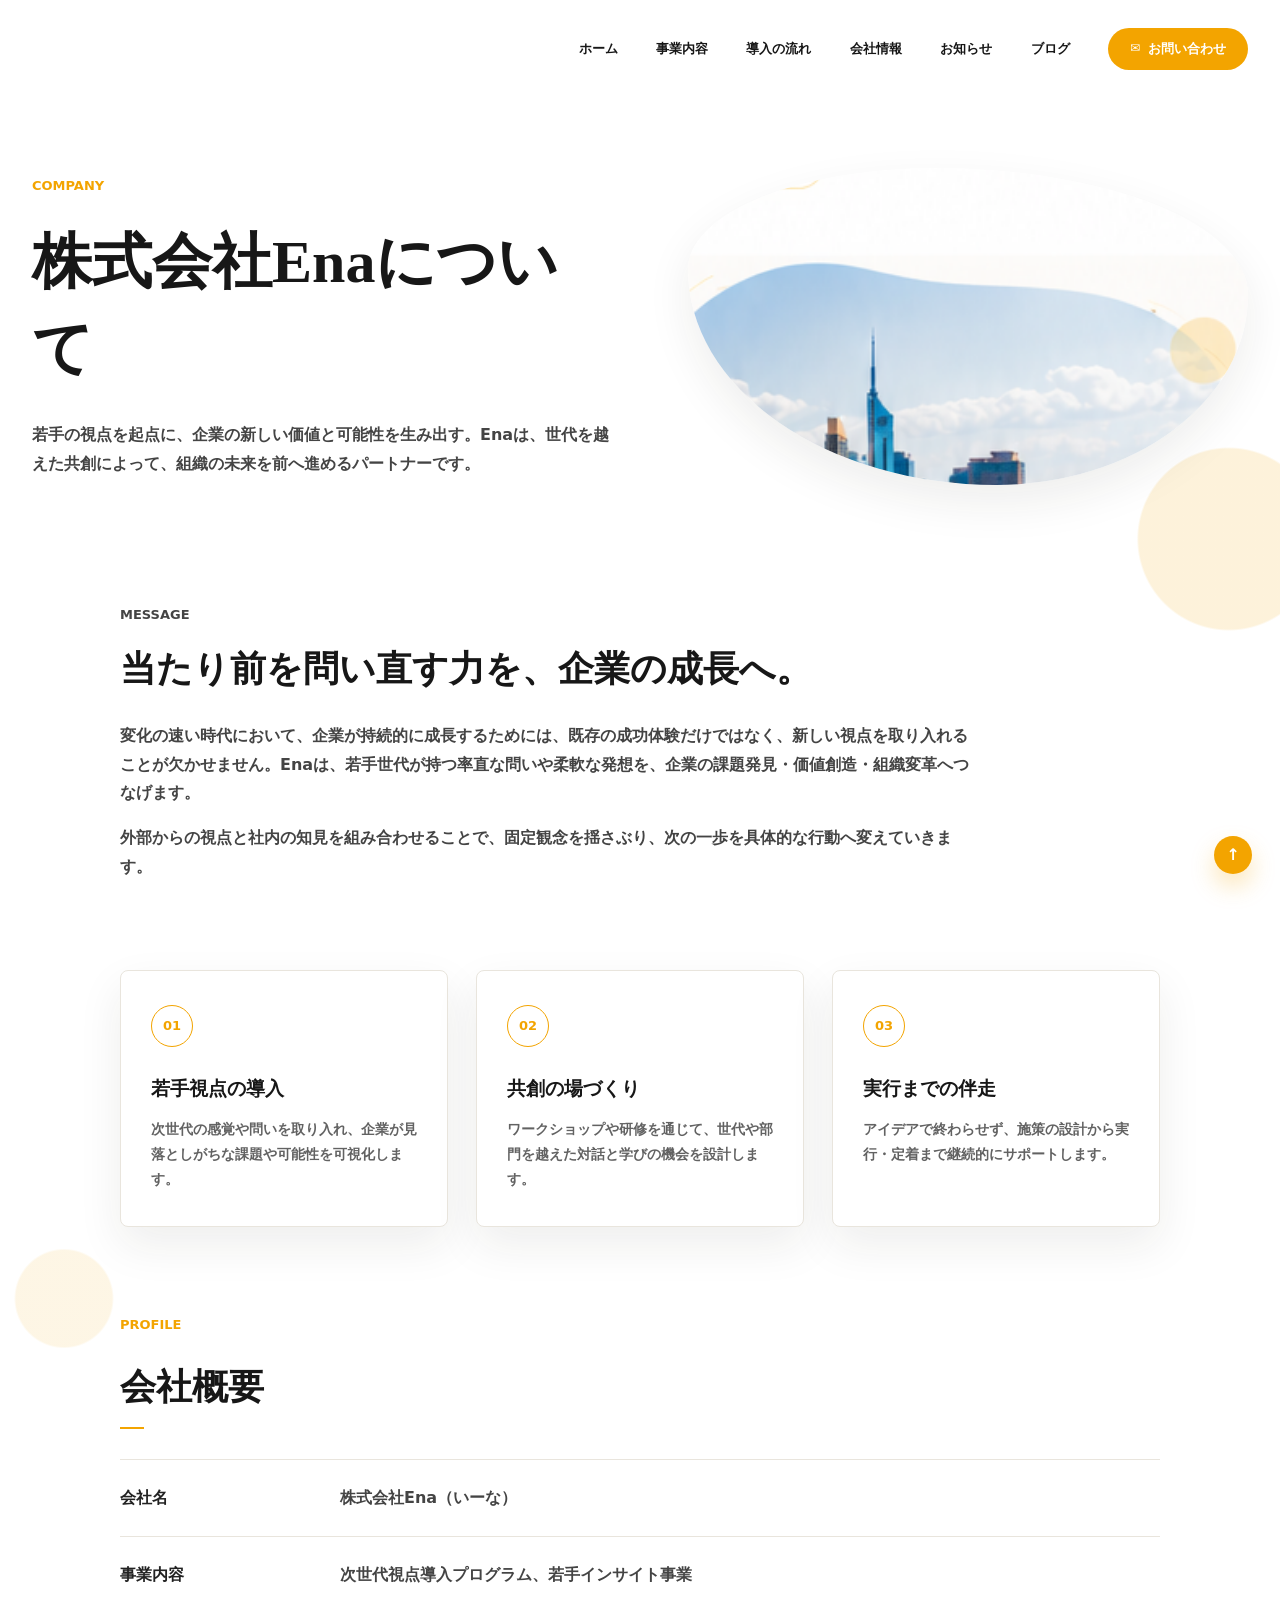
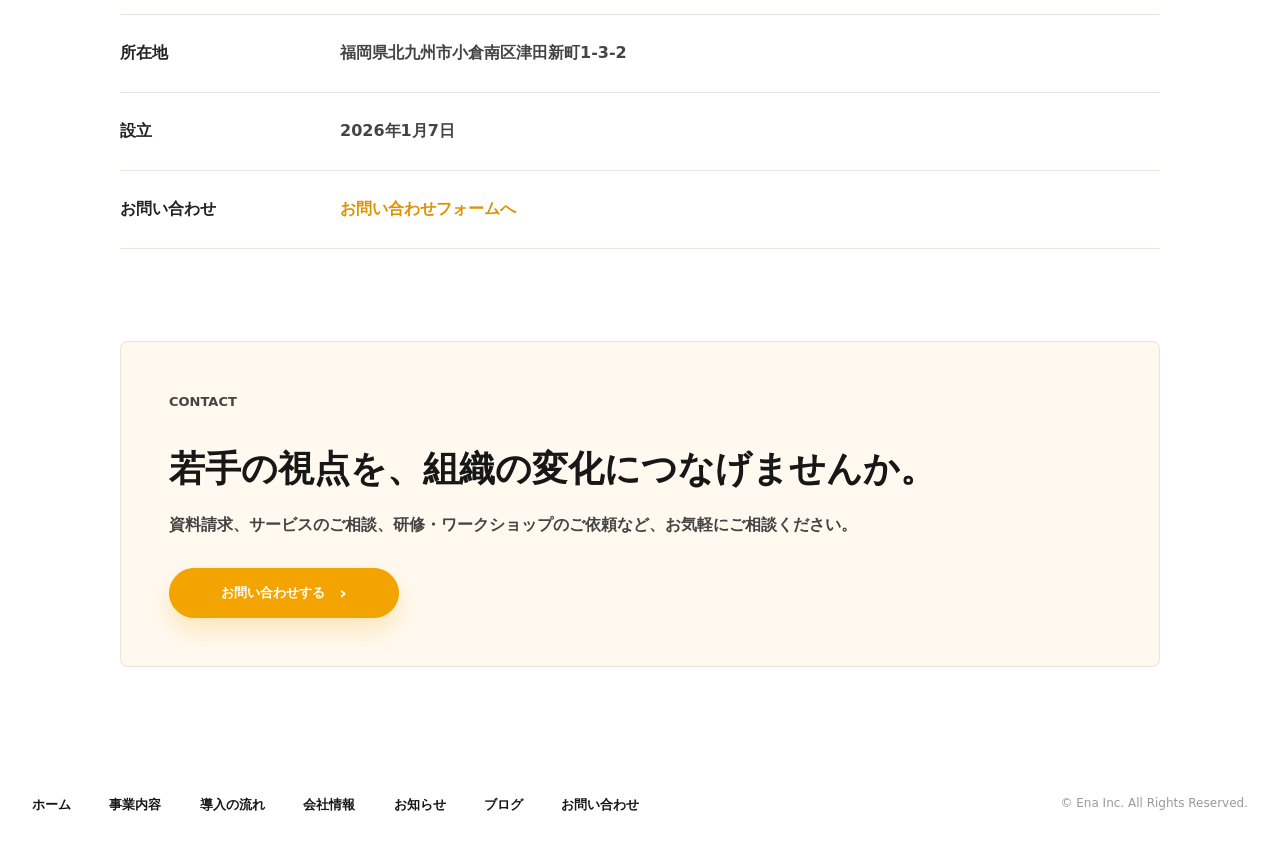
==== company.html @ 030c48c3 "Refine hero caption and company details" ====
<!doctype html>
<html lang="ja">
  <head>
    <meta charset="utf-8">
    <meta name="viewport" content="width=device-width, initial-scale=1">
    <title>会社情報 | Ena</title>
    <meta name="description" content="株式会社Enaの会社情報、ミッション、事業内容、会社概要をご紹介します。">
    <link rel="stylesheet" href="styles.css">
  </head>
  <body>
    <header class="site-header">
      <button class="nav-toggle" type="button" aria-label="メニューを開く" aria-expanded="false">
        <span></span>
        <span></span>
      </button>
      <nav class="global-nav" aria-label="グローバルナビゲーション">
        <a href="/#home">ホーム</a>
        <a href="/#service">事業内容</a>
        <a href="/#flow">導入の流れ</a>
        <a href="/company">会社情報</a>
        <a href="/#news">お知らせ</a>
        <a href="/#blog">ブログ</a>
        <a class="nav-contact" href="/contact">お問い合わせ</a>
      </nav>
    </header>

    <main>
      <section class="page-hero section-pad">
        <div class="page-hero-copy">
          <p class="eyebrow">COMPANY</p>
          <h1>株式会社Enaについて</h1>
          <p>若手の視点を起点に、企業の新しい価値と可能性を生み出す。Enaは、世代を越えた共創によって、組織の未来を前へ進めるパートナーです。</p>
        </div>
        <div class="page-hero-image">
          <img src="assets/about-city.png" alt="都市と水辺の風景">
        </div>
      </section>

      <section class="company-message section-narrow">
        <p class="eyebrow">MESSAGE</p>
        <h2>当たり前を問い直す力を、企業の成長へ。</h2>
        <p>変化の速い時代において、企業が持続的に成長するためには、既存の成功体験だけではなく、新しい視点を取り入れることが欠かせません。Enaは、若手世代が持つ率直な問いや柔軟な発想を、企業の課題発見・価値創造・組織変革へつなげます。</p>
        <p>外部からの視点と社内の知見を組み合わせることで、固定観念を揺さぶり、次の一歩を具体的な行動へ変えていきます。</p>
      </section>

      <section class="company-values section-narrow">
        <div class="value-item">
          <span>01</span>
          <h3>若手視点の導入</h3>
          <p>次世代の感覚や問いを取り入れ、企業が見落としがちな課題や可能性を可視化します。</p>
        </div>
        <div class="value-item">
          <span>02</span>
          <h3>共創の場づくり</h3>
          <p>ワークショップや研修を通じて、世代や部門を越えた対話と学びの機会を設計します。</p>
        </div>
        <div class="value-item">
          <span>03</span>
          <h3>実行までの伴走</h3>
          <p>アイデアで終わらせず、施策の設計から実行・定着まで継続的にサポートします。</p>
        </div>
      </section>

      <section class="company-profile section-narrow">
        <div class="section-head">
          <div>
            <p class="small-label">PROFILE</p>
            <h2>会社概要</h2>
          </div>
        </div>
        <dl class="profile-list">
          <div>
            <dt>会社名</dt>
            <dd>株式会社Ena（いーな）</dd>
          </div>
          <div>
            <dt>事業内容</dt>
            <dd>次世代視点導入プログラム、若手インサイト事業</dd>
          </div>
          <div>
            <dt>所在地</dt>
            <dd>福岡県北九州市小倉南区津田新町1-3-2</dd>
          </div>
          <div>
            <dt>設立</dt>
            <dd>2026年1月7日</dd>
          </div>
          <div>
            <dt>お問い合わせ</dt>
            <dd><a href="/contact">お問い合わせフォームへ</a></dd>
          </div>
        </dl>
      </section>

      <section class="company-cta section-narrow">
        <p class="eyebrow">CONTACT</p>
        <h2>若手の視点を、組織の変化につなげませんか。</h2>
        <p>資料請求、サービスのご相談、研修・ワークショップのご依頼など、お気軽にご相談ください。</p>
        <a class="button primary" href="/contact">お問い合わせする</a>
      </section>
    </main>

    <footer class="site-footer">
      <nav aria-label="フッターナビゲーション">
        <a href="/#home">ホーム</a>
        <a href="/#service">事業内容</a>
        <a href="/#flow">導入の流れ</a>
        <a href="/company">会社情報</a>
        <a href="/#news">お知らせ</a>
        <a href="/#blog">ブログ</a>
        <a href="/contact">お問い合わせ</a>
      </nav>
      <small>&copy; Ena Inc. All Rights Reserved.</small>
      <a class="pagetop" href="#" aria-label="ページトップへ">↑</a>
    </footer>

    <script src="script.js"></script>
  </body>
</html>
---- styles.css ----
:root {
  --orange: #f3a400;
  --orange-dark: #dd9300;
  --ink: #171717;
  --muted: #626262;
  --line: #e9e5dd;
  --pale: #fff9ec;
  --blue-pale: #eaf4fb;
  --radius: 8px;
  --shadow: 0 18px 45px rgba(39, 35, 26, .08);
}

* {
  box-sizing: border-box;
}

html {
  scroll-behavior: smooth;
}

body {
  margin: 0;
  overflow-x: hidden;
  color: var(--ink);
  background:
    radial-gradient(circle at 96% 22%, rgba(244, 183, 53, .18) 0 90px, transparent 92px),
    radial-gradient(circle at 5% 53%, rgba(244, 183, 53, .13) 0 48px, transparent 50px),
    #fff;
  font-family: "Yu Gothic", "Hiragino Kaku Gothic ProN", Meiryo, system-ui, sans-serif;
  line-height: 1.8;
  letter-spacing: 0;
}

img {
  display: block;
  max-width: 100%;
}

a {
  color: inherit;
  text-decoration: none;
}

.site-header {
  position: sticky;
  top: 0;
  z-index: 20;
  display: flex;
  align-items: center;
  justify-content: flex-end;
  gap: 30px;
  width: min(100% - 64px, 1220px);
  margin: 0 auto;
  padding: 28px 0 18px;
  background: rgba(255, 255, 255, .84);
  backdrop-filter: blur(18px);
}

.home-page .site-header {
  position: fixed;
  left: 50%;
  margin: 0;
  opacity: 0;
  pointer-events: none;
  transform: translate(-50%, calc(-100% - 16px));
  transition: opacity .25s ease, transform .35s ease;
}

.home-page .site-header.is-visible {
  opacity: 1;
  pointer-events: auto;
  transform: translate(-50%, 0);
}

.brand {
  display: inline-flex;
  align-items: center;
  gap: 12px;
  font-size: 30px;
  font-weight: 500;
  line-height: 1;
}

.brand-mark {
  position: relative;
  width: 28px;
  height: 28px;
  border: 3px solid var(--orange);
  border-radius: 50%;
}

.brand-mark::before,
.brand-mark::after {
  position: absolute;
  content: "";
  width: 20px;
  height: 20px;
  border: 3px solid var(--orange);
  border-radius: 50%;
}

.brand-mark::before {
  left: -10px;
  top: 7px;
}

.brand-mark::after {
  right: -8px;
  top: 10px;
}

.global-nav,
.site-footer nav {
  display: flex;
  align-items: center;
  gap: clamp(18px, 3vw, 42px);
  font-size: 13px;
  font-weight: 700;
}

.global-nav a,
.site-footer nav a {
  white-space: nowrap;
}

.nav-contact {
  display: inline-flex;
  align-items: center;
  min-height: 42px;
  padding: 0 22px;
  color: #fff;
  background: var(--orange);
  border-radius: 999px;
}

.nav-contact::before {
  content: "✉";
  margin-right: 8px;
  font-size: 12px;
}

.nav-toggle {
  display: none;
}

.section-pad {
  width: min(100% - 64px, 1220px);
  margin: 0 auto;
}

.section-narrow {
  width: min(100% - 64px, 1040px);
  margin: 0 auto;
}

.hero {
  position: relative;
  display: flex;
  align-items: stretch;
  width: 100%;
  min-height: 100svh;
  padding: 0;
  overflow: hidden;
}

.hero-copy {
  position: relative;
  z-index: 2;
  display: flex;
  flex-direction: column;
  justify-content: space-between;
  width: 100%;
  max-width: none;
  min-height: 100svh;
  padding: 64px 48px 56px clamp(48px, 7vw, 120px);
}

.hero-copy::before {
  display: none;
}

.eyebrow,
.small-label {
  margin: 0 0 22px;
  color: var(--orange);
  font-size: 13px;
  font-weight: 800;
}

.hero h1 {
  width: 690px;
  max-width: none;
  margin: 0;
  font-family: "Yu Mincho", "Hiragino Mincho ProN", serif;
  font-size: 50px;
  font-weight: 800;
  line-height: 1.55;
  text-shadow: 0 1px 12px rgba(255, 255, 255, .95), 0 1px 2px rgba(255, 255, 255, .9);
}

.lead {
  position: relative;
  width: 600px;
  margin: 0 0 24px;
  color: #333;
  font-size: 16px;
  font-weight: 600;
}

.hero-bottom {
  position: absolute;
  left: 32px;
  bottom: 36px;
  z-index: 1;
  width: 650px;
  max-width: 100%;
  padding: 12px 18px;
}

.hero-bottom::before {
  position: absolute;
  inset: -6px -24px -6px -20px;
  z-index: -1;
  content: "";
  background: linear-gradient(to right, rgba(255, 255, 255, .7) 0%, rgba(255, 255, 255, .46) 72%, rgba(255, 255, 255, 0) 100%);
  -webkit-backdrop-filter: blur(4px);
  backdrop-filter: blur(4px);
}

.hero-actions {
  position: relative;
  display: flex;
  flex-wrap: wrap;
  gap: 18px;
}

.button {
  display: inline-flex;
  align-items: center;
  justify-content: center;
  min-width: 230px;
  min-height: 50px;
  padding: 0 24px;
  border-radius: 999px;
  border: 1px solid var(--orange);
  font-size: 13px;
  font-weight: 800;
  transition: transform .2s ease, box-shadow .2s ease, background .2s ease;
}

.button::after,
.text-link::after,
.service-body a::after,
.news-row::after {
  content: "›";
  margin-left: 14px;
  font-size: 18px;
  line-height: 1;
}

.button:hover,
.article-card:hover,
.service-card:hover {
  transform: translateY(-2px);
}

.primary {
  color: #fff;
  background: var(--orange);
  box-shadow: 0 12px 24px rgba(243, 164, 0, .22);
}

.secondary {
  background: #fff;
}

.hero-visual {
  position: absolute;
  inset: 0;
  z-index: 0;
  isolation: isolate;
  width: 100%;
  height: 100svh;
  margin-left: 0;
}

.hero-visual img {
  width: 100%;
  height: 100%;
  min-height: 0;
  object-fit: cover;
  object-position: center;
  border-radius: 0;
  box-shadow: none;
  -webkit-mask-image: none;
  mask-image: none;
}

@media (max-width: 1200px) and (min-width: 981px) {
  .hero h1 {
    width: 620px;
    font-size: 46px;
  }

  .hero-copy {
    padding: 56px 32px 48px 48px;
  }
}

.section-head {
  display: flex;
  align-items: end;
  justify-content: space-between;
  gap: 20px;
  margin-bottom: 30px;
}

h2 {
  margin: 0;
  font-size: clamp(26px, 3vw, 36px);
  line-height: 1.55;
}

.section-head h2::after,
.service > h2::after,
.problem h2::after {
  display: block;
  width: 24px;
  height: 2px;
  margin-top: 12px;
  background: var(--orange);
  content: "";
}

.text-link {
  font-size: 13px;
  font-weight: 800;
}

.news {
  padding: 30px 0 72px;
}

.news-list {
  border-top: 1px solid var(--line);
}

.news-row {
  display: grid;
  grid-template-columns: 125px 130px minmax(0, 1fr) 18px;
  align-items: center;
  gap: 20px;
  min-height: 72px;
  border-bottom: 1px solid var(--line);
  font-size: 14px;
}

.news-row time,
.article-card time {
  color: #555;
  font-size: 12px;
  font-weight: 700;
}

.news-row strong {
  font-size: 15px;
}

.tag {
  display: inline-flex;
  align-items: center;
  justify-content: center;
  width: fit-content;
  min-width: 76px;
  min-height: 20px;
  padding: 0 12px;
  border-radius: 999px;
  font-size: 10px;
  font-weight: 800;
}

.tag.blue {
  background: var(--blue-pale);
  color: #69889a;
}

.tag.gray {
  background: #f0f0ef;
  color: #858585;
}

.blog {
  padding: 0 0 98px;
}

.article-grid {
  display: grid;
  grid-template-columns: repeat(4, minmax(0, 1fr));
  gap: 30px;
}

.article-card {
  transition: transform .2s ease;
}

.article-card img {
  width: 100%;
  aspect-ratio: 1.85 / 1;
  object-fit: cover;
  border-radius: var(--radius);
}

.article-card h3 {
  min-height: 58px;
  margin: 16px 0 10px;
  font-size: 14px;
  line-height: 1.65;
}

.article-card p {
  display: flex;
  align-items: center;
  gap: 14px;
  margin: 0;
}

.problem {
  position: relative;
  overflow: hidden;
  padding: 80px 0 92px;
  text-align: center;
}

.problem::before {
  position: absolute;
  right: -100px;
  top: 80px;
  width: 260px;
  height: 260px;
  border: 1px solid rgba(243, 164, 0, .25);
  border-radius: 50%;
  box-shadow: 0 0 0 24px #fff, 0 0 0 25px rgba(243, 164, 0, .18), 0 0 0 50px #fff, 0 0 0 51px rgba(243, 164, 0, .14);
  display: none;
  content: "";
}

.process-illustration {
  position: relative;
  width: min(100%, 1120px);
  margin: 42px auto 30px;
}

.process-illustration img {
  width: 100%;
}

.centered {
  margin-bottom: 8px;
  text-align: center;
}

.problem h2 {
  font-family: "Yu Mincho", "Hiragino Mincho ProN", serif;
  font-size: clamp(27px, 3.2vw, 40px);
}

.problem h2::after {
  margin-right: auto;
  margin-left: auto;
}

.process {
  display: grid;
  grid-template-columns: 180px 36px 180px 36px 180px;
  align-items: center;
  justify-content: center;
  gap: 18px;
  margin: 58px 0 34px;
}

.process-item {
  position: relative;
  display: grid;
  place-items: center;
  width: 180px;
  height: 180px;
  border: 1px solid var(--line);
  border-radius: 50%;
  background: rgba(255, 255, 255, .86);
}

.step {
  position: absolute;
  left: 0;
  top: 0;
  display: grid;
  place-items: center;
  width: 42px;
  height: 42px;
  color: var(--orange);
  background: #fff;
  border: 1px solid var(--orange);
  border-radius: 50%;
  font-size: 13px;
  font-weight: 800;
}

.icon {
  width: 44px;
  height: 44px;
  margin-bottom: 12px;
  border: 2px solid #222;
  border-radius: 50%;
}

.bulb {
  border-radius: 46% 46% 50% 50%;
  box-shadow: inset 0 -12px 0 -8px #222;
}

.question::before {
  display: block;
  content: "?";
  font-size: 30px;
  line-height: 40px;
}

.chart {
  border: 0;
  background:
    linear-gradient(#222, #222) 8px 29px / 6px 12px no-repeat,
    linear-gradient(#222, #222) 20px 21px / 6px 20px no-repeat,
    linear-gradient(#222, #222) 32px 12px / 6px 29px no-repeat;
}

.process-arrow {
  width: 26px;
  height: 1px;
  background: var(--orange);
}

.process-arrow::after {
  display: block;
  width: 8px;
  height: 8px;
  margin: -4px 0 0 auto;
  border-top: 1px solid var(--orange);
  border-right: 1px solid var(--orange);
  transform: rotate(45deg);
  content: "";
}

.problem-copy {
  max-width: 780px;
  margin: 0 auto;
  color: #4a4a4a;
  font-weight: 600;
}

.service {
  padding: 58px 0 110px;
}

.section-copy {
  max-width: 650px;
  margin: 22px 0 34px;
  color: var(--muted);
  font-weight: 600;
}

.service-grid {
  display: grid;
  grid-template-columns: repeat(3, minmax(0, 1fr));
  gap: 34px;
  margin-top: 34px;
}

.service-grid-two {
  grid-template-columns: repeat(2, minmax(0, 1fr));
}

.service-card {
  overflow: hidden;
  background: #fff;
  border: 1px solid var(--line);
  border-radius: var(--radius);
  box-shadow: var(--shadow);
  transition: transform .2s ease;
}

.service-card img {
  width: 100%;
  aspect-ratio: 1.55 / 1;
  object-fit: cover;
}

.service-body {
  position: relative;
  padding: 48px 28px 30px;
}

.service-icon {
  position: absolute;
  left: 28px;
  top: -34px;
  display: grid;
  place-items: center;
  width: 68px;
  height: 68px;
  background: #fff;
  border: 1px solid var(--orange);
  border-radius: 50%;
}

.service-icon::before {
  color: var(--orange);
  font-size: 30px;
  line-height: 1;
}

.people::before {
  content: "◎";
}

.workshop::before {
  content: "✎";
}

.growth::before {
  content: "↗";
}

.service-body h3 {
  margin: 0 0 14px;
  font-size: 18px;
}

.service-body p {
  min-height: 112px;
  margin: 0 0 22px;
  color: #444;
  font-size: 14px;
  font-weight: 600;
}

.service-body a {
  color: var(--orange);
  font-size: 13px;
  font-weight: 900;
}

.center {
  display: flex;
  justify-content: center;
  margin-top: 42px;
}

.about {
  background: linear-gradient(180deg, #fff 0%, #fff9ef 100%);
  padding: 84px 0;
}

.about-inner {
  display: grid;
  grid-template-columns: minmax(0, 380px) minmax(0, 1fr);
  align-items: center;
  gap: 82px;
  width: min(100% - 64px, 1040px);
  margin: 0 auto;
}

.about p:not(.eyebrow) {
  margin: 24px 0 32px;
  color: #444;
  font-weight: 600;
}

.about-image img {
  width: 100%;
  min-height: 270px;
  object-fit: cover;
  border-radius: 44% 56% 45% 55% / 32% 40% 60% 68%;
}

.contact {
  padding: 92px 0 104px;
}

.contact-page {
  min-height: calc(100vh - 190px);
}

.contact-page h1 {
  margin: 0;
  font-family: "Yu Mincho", "Hiragino Mincho ProN", serif;
  font-size: clamp(36px, 5vw, 54px);
  line-height: 1.45;
}

.page-hero {
  display: grid;
  grid-template-columns: minmax(0, 1fr) minmax(360px, 560px);
  align-items: center;
  gap: 70px;
  padding: 80px 0 74px;
}

.page-hero h1 {
  margin: 0;
  font-family: "Yu Mincho", "Hiragino Mincho ProN", serif;
  font-size: clamp(38px, 5vw, 60px);
  line-height: 1.45;
}

.page-hero p:not(.eyebrow),
.company-message p,
.company-cta p {
  color: #444;
  font-weight: 600;
}

.page-hero p:not(.eyebrow) {
  max-width: 620px;
  margin: 28px 0 0;
}

.page-hero-image img {
  width: 100%;
  min-height: 300px;
  object-fit: cover;
  border-radius: 44% 56% 45% 55% / 32% 40% 60% 68%;
  box-shadow: var(--shadow);
}

.company-message {
  padding: 44px 0 72px;
}

.company-message h2 {
  max-width: 760px;
  margin-bottom: 24px;
  font-family: "Yu Mincho", "Hiragino Mincho ProN", serif;
}

.company-message p {
  max-width: 860px;
  margin: 0 0 16px;
}

.company-values {
  display: grid;
  grid-template-columns: repeat(3, minmax(0, 1fr));
  gap: 28px;
  padding: 0 0 86px;
}

.value-item {
  padding: 34px 30px;
  background: #fff;
  border: 1px solid var(--line);
  border-radius: var(--radius);
  box-shadow: var(--shadow);
}

.value-item span {
  display: grid;
  place-items: center;
  width: 42px;
  height: 42px;
  margin-bottom: 24px;
  color: var(--orange);
  border: 1px solid var(--orange);
  border-radius: 50%;
  font-size: 13px;
  font-weight: 800;
}

.value-item h3 {
  margin: 0 0 12px;
  font-size: 19px;
}

.value-item p {
  margin: 0;
  color: var(--muted);
  font-size: 14px;
  font-weight: 600;
}

.company-profile {
  padding: 0 0 92px;
}

.profile-list {
  margin: 0;
  border-top: 1px solid var(--line);
}

.profile-list div {
  display: grid;
  grid-template-columns: 190px minmax(0, 1fr);
  gap: 30px;
  padding: 24px 0;
  border-bottom: 1px solid var(--line);
}

.profile-list dt {
  color: #222;
  font-weight: 900;
}

.profile-list dd {
  margin: 0;
  color: #444;
  font-weight: 600;
}

.profile-list a {
  color: var(--orange-dark);
  font-weight: 900;
}

.company-cta {
  margin-bottom: 92px;
  padding: 48px;
  background: #fff9ef;
  border: 1px solid var(--line);
  border-radius: var(--radius);
}

.company-cta h2 {
  margin-bottom: 14px;
}

.company-cta p {
  margin: 0 0 28px;
}

.contact-head {
  max-width: 650px;
  margin-bottom: 34px;
}

.contact-head p:not(.eyebrow) {
  margin: 22px 0 0;
  color: var(--muted);
  font-weight: 600;
}

.contact-form {
  padding: clamp(24px, 5vw, 48px);
  background: #fff;
  border: 1px solid var(--line);
  border-radius: var(--radius);
  box-shadow: var(--shadow);
}

.form-grid {
  display: grid;
  grid-template-columns: repeat(2, minmax(0, 1fr));
  gap: 24px 28px;
}

.contact-form label {
  display: grid;
  gap: 9px;
  color: #222;
  font-size: 14px;
  font-weight: 800;
}

.contact-form label.full {
  grid-column: 1 / -1;
}

.contact-form em {
  margin-left: 8px;
  color: var(--orange);
  font-size: 11px;
  font-style: normal;
}

.contact-form input,
.contact-form select,
.contact-form textarea {
  width: 100%;
  min-height: 52px;
  padding: 13px 16px;
  color: var(--ink);
  background: #fffdf8;
  border: 1px solid #e4ded2;
  border-radius: var(--radius);
  font: inherit;
  font-size: 15px;
  outline: none;
  transition: border-color .2s ease, box-shadow .2s ease, background .2s ease;
}

.contact-form textarea {
  min-height: 190px;
  resize: vertical;
}

.contact-form input:focus,
.contact-form select:focus,
.contact-form textarea:focus {
  background: #fff;
  border-color: var(--orange);
  box-shadow: 0 0 0 4px rgba(243, 164, 0, .12);
}

.agree {
  display: flex !important;
  grid-template-columns: auto 1fr;
  align-items: center;
  gap: 10px !important;
  margin: 24px 0 0;
  font-size: 13px !important;
}

.agree input {
  width: 18px;
  min-height: 18px;
  accent-color: var(--orange);
}

.form-action {
  display: flex;
  flex-wrap: wrap;
  align-items: center;
  gap: 18px;
  margin-top: 28px;
}

.form-action button {
  cursor: pointer;
}

.form-action p {
  margin: 0;
  color: var(--orange-dark);
  font-size: 13px;
  font-weight: 800;
}

.site-footer {
  position: relative;
  display: grid;
  grid-template-columns: 1fr auto;
  align-items: center;
  gap: 34px;
  width: min(100% - 64px, 1220px);
  margin: 0 auto;
  padding: 34px 0;
}

.site-footer nav {
  justify-content: flex-start;
}

.site-footer small {
  color: #999;
  font-size: 12px;
}

.pagetop {
  position: fixed;
  right: 28px;
  bottom: 26px;
  display: grid;
  place-items: center;
  width: 38px;
  height: 38px;
  color: #fff;
  background: var(--orange);
  border-radius: 50%;
  font-weight: 800;
  box-shadow: 0 12px 24px rgba(243, 164, 0, .28);
}

@media (max-width: 980px) {
  .site-header {
    width: min(100% - 36px, 1220px);
  }

  .nav-toggle {
    display: grid;
    gap: 7px;
    width: 44px;
    height: 44px;
    padding: 12px;
    border: 1px solid var(--line);
    border-radius: 50%;
    background: #fff;
  }

  .nav-toggle span {
    display: block;
    height: 2px;
    background: var(--ink);
  }

  .global-nav {
    position: fixed;
    left: 18px;
    right: 18px;
    top: 82px;
    display: none;
    flex-direction: column;
    align-items: stretch;
    gap: 0;
    padding: 18px;
    background: #fff;
    border: 1px solid var(--line);
    border-radius: var(--radius);
    box-shadow: var(--shadow);
  }

  .global-nav.is-open {
    display: flex;
  }

  .global-nav a {
    padding: 12px;
  }

  .nav-contact {
    justify-content: center;
    margin-top: 8px;
  }

  .section-pad,
  .section-narrow,
  .about-inner,
  .site-footer {
    width: min(100% - 36px, 1040px);
  }

  .hero {
    display: flex;
    width: 100%;
    min-height: 100svh;
    padding: 0;
  }

  .hero-copy {
    max-width: none;
    min-height: 100svh;
    padding: 56px 36px 44px;
  }

  .hero h1,
  .lead {
    width: auto;
    max-width: 100%;
  }

  .page-hero {
    grid-template-columns: 1fr;
    gap: 34px;
  }

  .hero-visual {
    position: absolute;
    inset: 0;
    width: 100%;
    height: 100%;
    min-height: 100svh;
    margin-left: 0;
    max-width: none;
  }

  .hero-visual img {
    height: 100%;
    min-height: 100%;
  }

  .article-grid,
  .service-grid,
  .company-values {
    grid-template-columns: repeat(2, minmax(0, 1fr));
  }

  .process {
    grid-template-columns: 1fr;
    justify-items: center;
  }

  .process-arrow {
    transform: rotate(90deg);
  }

  .about-inner,
  .site-footer {
    grid-template-columns: 1fr;
  }

  .site-footer nav {
    flex-wrap: wrap;
    justify-content: flex-start;
  }
}

@media (max-width: 640px) {
  body {
    background: #fff;
  }

  .site-header {
    padding-top: 18px;
  }

  .brand {
    font-size: 25px;
  }

  .hero {
    min-height: 100svh;
    padding: 0;
  }

  .hero-copy {
    padding: 42px 18px 28px;
  }

  .hero-copy::before {
    display: none;
  }

  .hero-bottom {
    left: 18px;
    bottom: 20px;
    width: 100%;
    max-width: calc(100% - 36px);
    padding: 10px 0;
  }

  .hero-bottom::before {
    inset: -5px -8px;
    background: linear-gradient(to right, rgba(255, 255, 255, .7) 0%, rgba(255, 255, 255, .45) 76%, rgba(255, 255, 255, .08) 100%);
    -webkit-backdrop-filter: blur(4px);
    backdrop-filter: blur(4px);
  }

  .hero h1 {
    font-size: 31px;
    line-height: 1.5;
  }

  .lead {
    font-size: 14px;
  }

  .hero-actions,
  .button {
    width: 100%;
  }

  .hero-visual img {
    min-height: 100%;
    -webkit-mask-image: none;
    mask-image: none;
  }

  .section-head {
    align-items: flex-start;
    flex-direction: column;
  }

  .news-row {
    grid-template-columns: 1fr auto;
    gap: 8px 12px;
    padding: 16px 0;
  }

  .news-row strong {
    grid-column: 1 / -1;
  }

  .news-row::after {
    grid-column: 2;
    grid-row: 1;
  }

  .article-grid,
  .service-grid,
  .company-values,
  .form-grid {
    grid-template-columns: 1fr;
  }

  .page-hero {
    padding: 48px 0 50px;
  }

  .page-hero h1 {
    font-size: 34px;
  }

  .profile-list div {
    grid-template-columns: 1fr;
    gap: 8px;
  }

  .company-cta {
    margin-bottom: 64px;
    padding: 28px 22px;
  }

  .contact-form label.full {
    grid-column: auto;
  }

  .article-card h3,
  .service-body p {
    min-height: auto;
  }

  .problem {
    padding-top: 54px;
  }

  .problem::before {
    display: none;
  }

  .process {
    margin-top: 38px;
  }

  .about {
    padding: 58px 0;
  }

  .contact {
    padding: 58px 0 68px;
  }

  .form-action .button {
    width: 100%;
  }

  .site-footer {
    padding-bottom: 80px;
  }
}
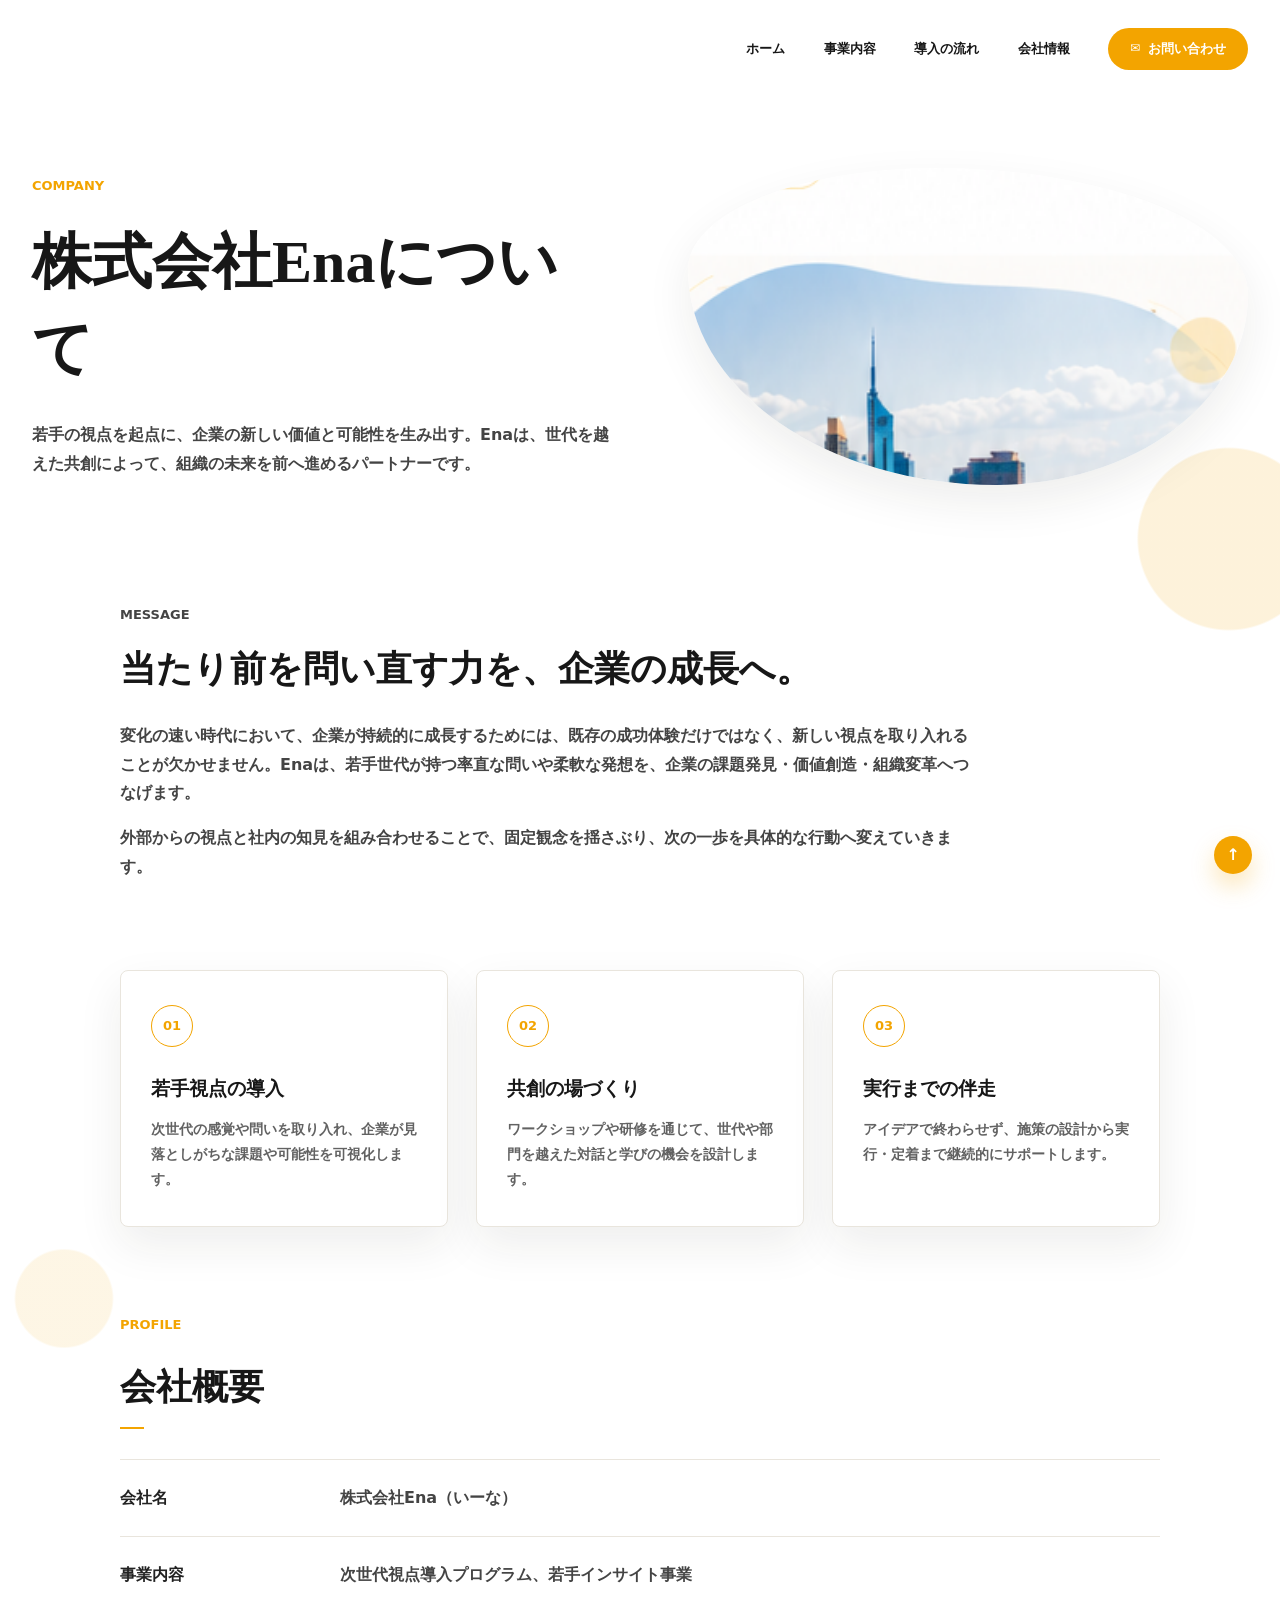
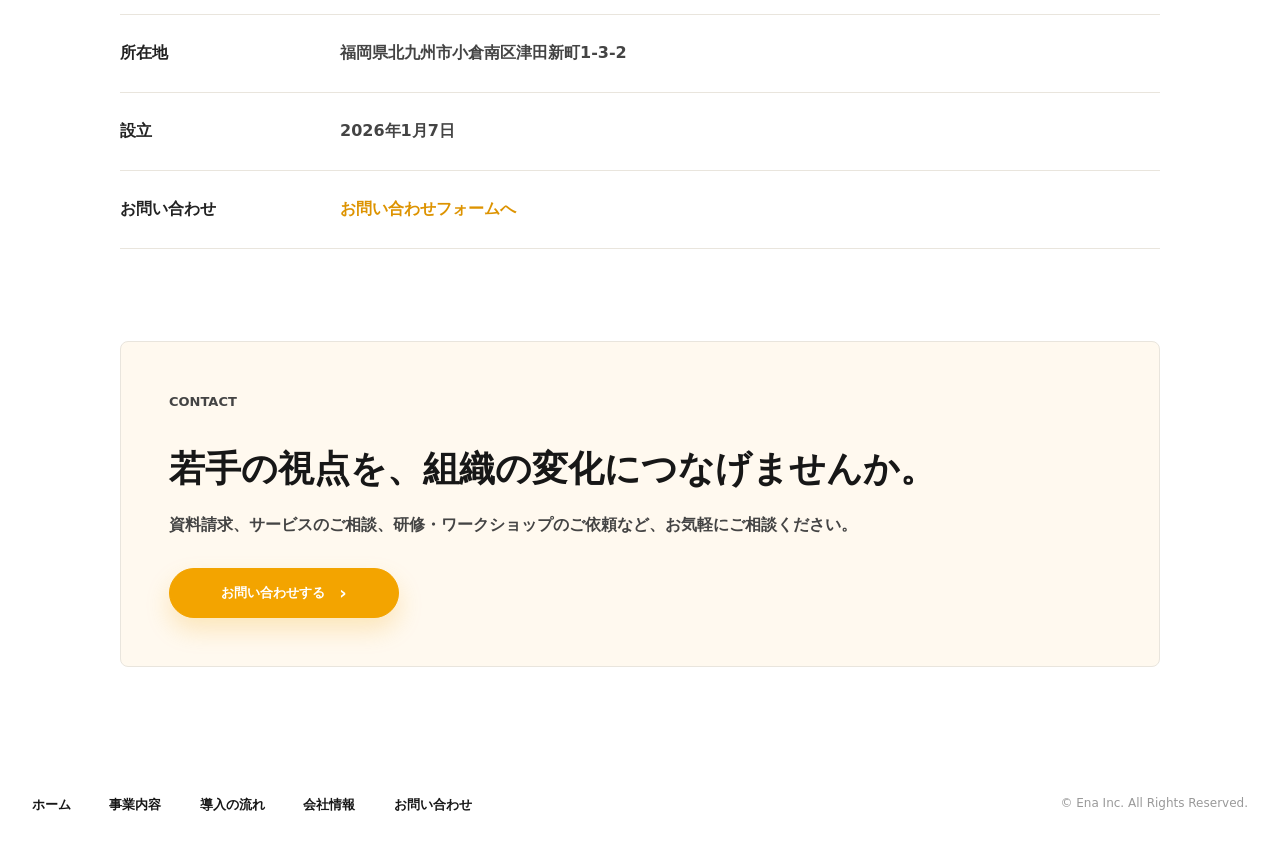
==== commit a8db3ad4: "Remove news and blog sections" ====
--- a/company.html
+++ b/company.html
@@ -18,8 +18,6 @@
         <a href="/#service">事業内容</a>
         <a href="/#flow">導入の流れ</a>
         <a href="/company">会社情報</a>
-        <a href="/#news">お知らせ</a>
-        <a href="/#blog">ブログ</a>
         <a class="nav-contact" href="/contact">お問い合わせ</a>
       </nav>
     </header>
@@ -106,8 +104,6 @@
         <a href="/#service">事業内容</a>
         <a href="/#flow">導入の流れ</a>
         <a href="/company">会社情報</a>
-        <a href="/#news">お知らせ</a>
-        <a href="/#blog">ブログ</a>
         <a href="/contact">お問い合わせ</a>
       </nav>
       <small>&copy; Ena Inc. All Rights Reserved.</small>
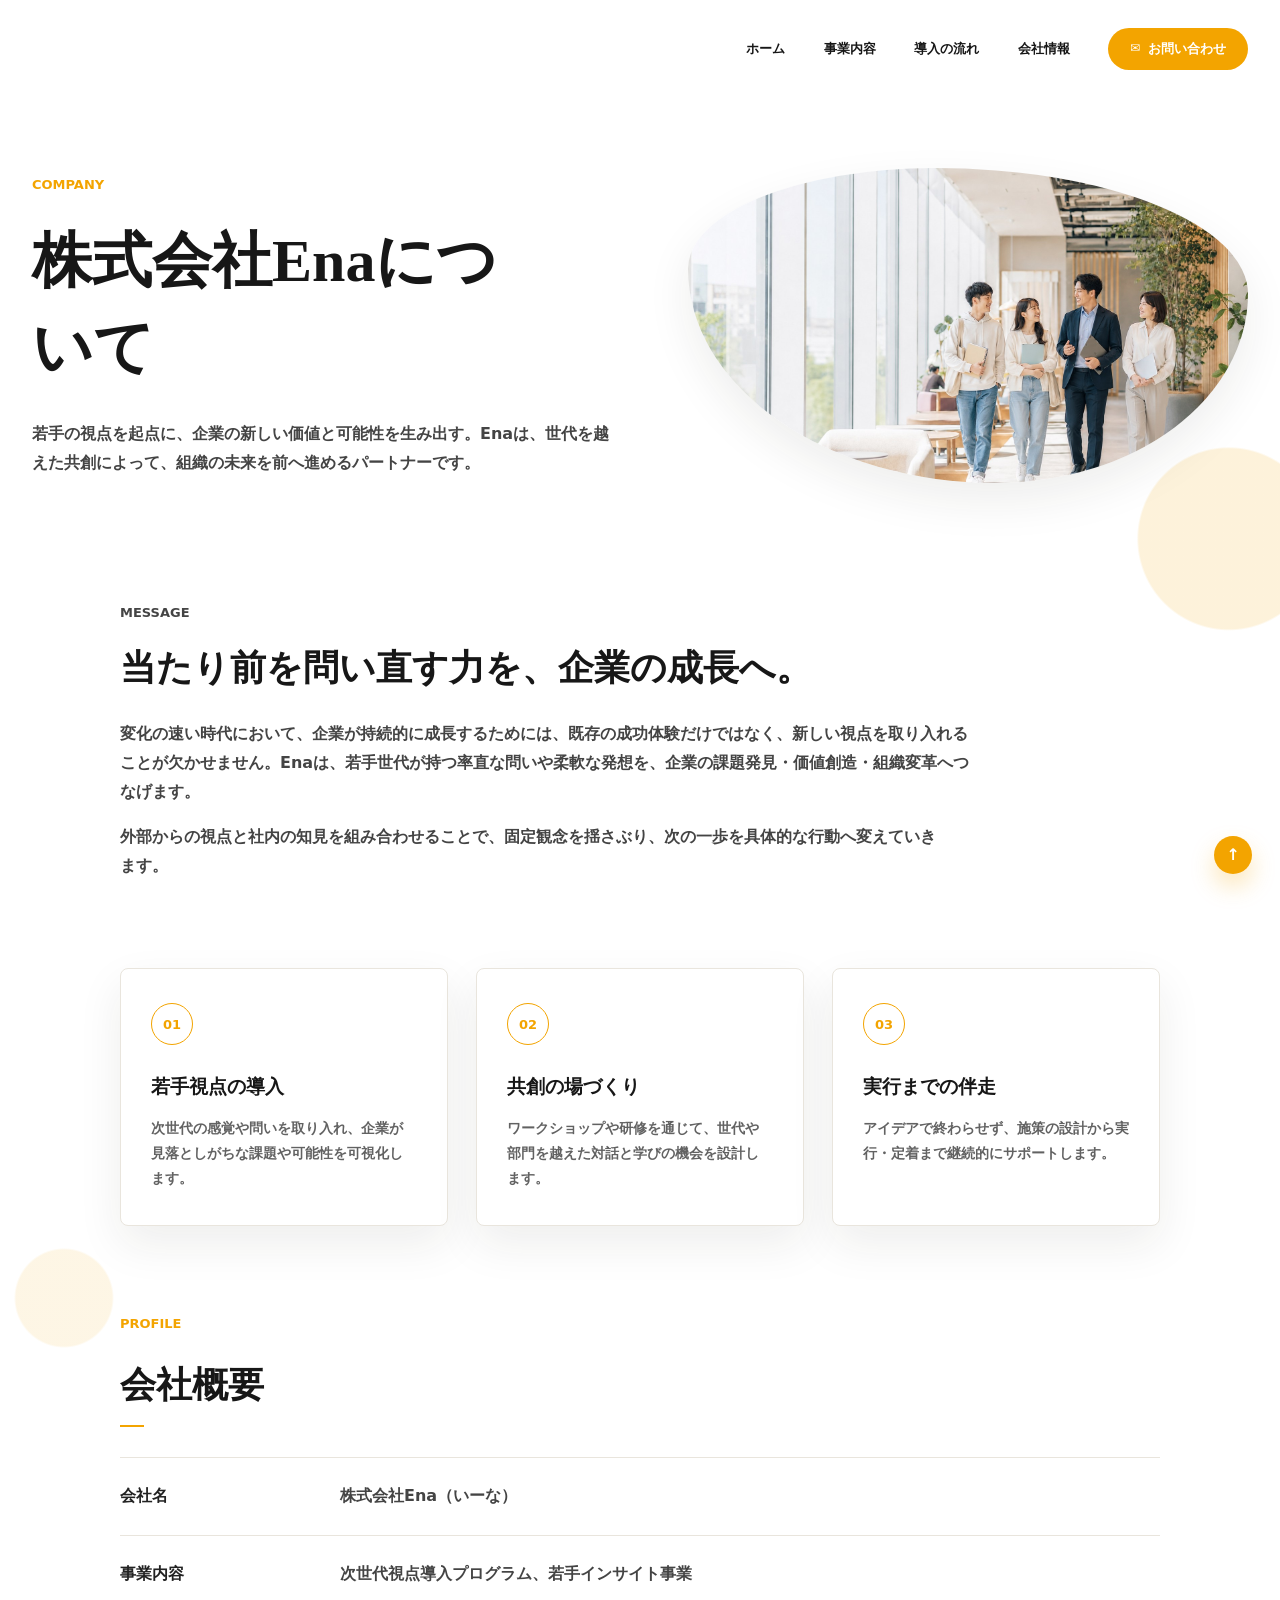
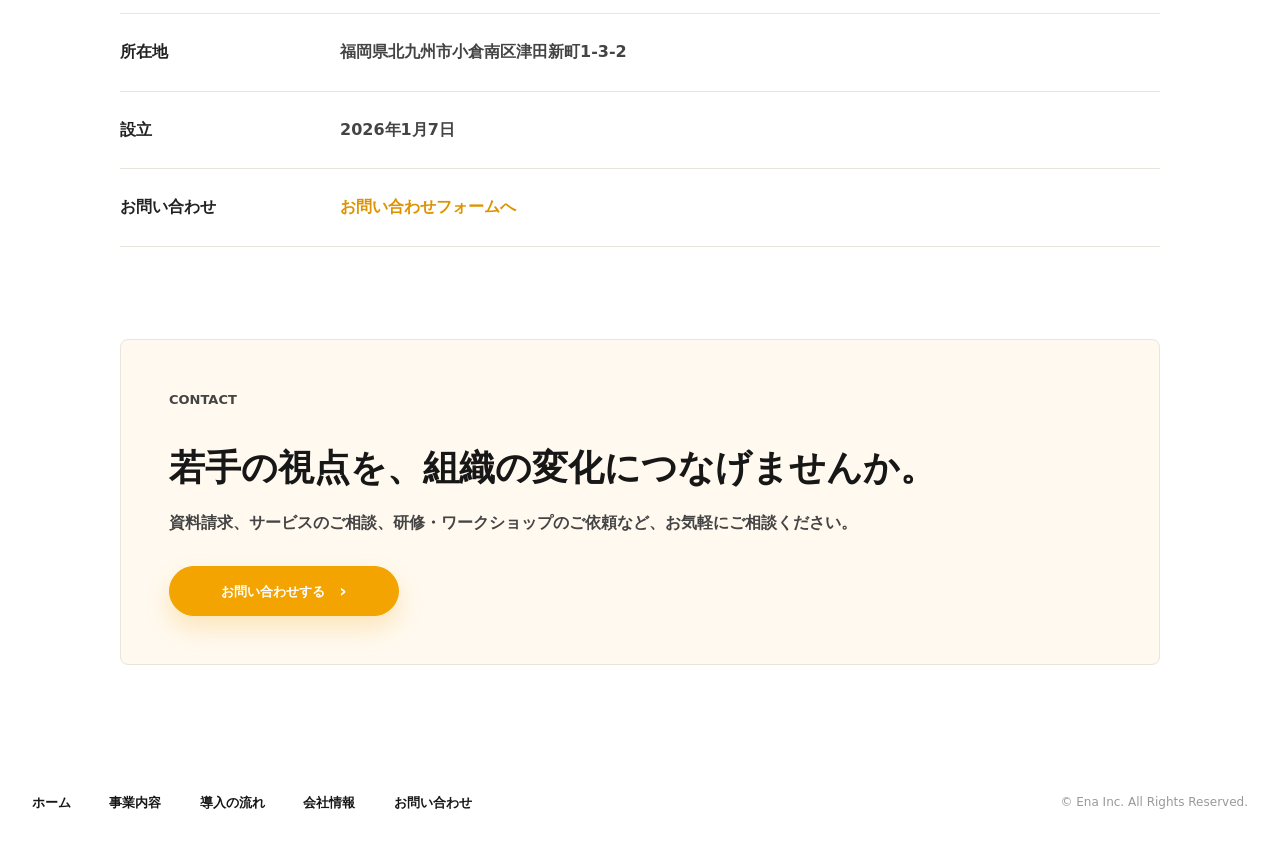
==== commit cfded905: "Improve mobile hero presentation" ====
--- a/company.html
+++ b/company.html
@@ -30,7 +30,7 @@
           <p>若手の視点を起点に、企業の新しい価値と可能性を生み出す。Enaは、世代を越えた共創によって、組織の未来を前へ進めるパートナーです。</p>
         </div>
         <div class="page-hero-image">
-          <img src="assets/about-city.png" alt="都市と水辺の風景">
+          <img src="assets/about-team.jpg" alt="明るいオフィスで対話しながら歩く若手と社員">
         </div>
       </section>
 
--- a/styles.css
+++ b/styles.css
@@ -321,6 +321,18 @@
   line-height: 1.55;
 }
 
+h1,
+h2,
+h3,
+p {
+  line-break: strict;
+  text-wrap: pretty;
+}
+
+.mobile-break {
+  display: none;
+}
+
 .section-head h2::after,
 .service > h2::after,
 .problem h2::after {
@@ -669,10 +681,23 @@
   margin: 0 auto;
 }
 
+.about-heading {
+  align-self: end;
+}
+
+.about-content {
+  align-self: start;
+}
+
 .about p:not(.eyebrow) {
-  margin: 24px 0 32px;
+  margin: 0 0 32px;
   color: #444;
   font-weight: 600;
+}
+
+.about-image {
+  grid-column: 2;
+  grid-row: 1 / span 2;
 }
 
 .about-image img {
@@ -978,6 +1003,234 @@
   box-shadow: 0 12px 24px rgba(243, 164, 0, .28);
 }
 
+.service-detail-page {
+  background: #fff;
+}
+
+.detail-hero {
+  display: grid;
+  grid-template-columns: minmax(360px, .9fr) minmax(0, 1.35fr);
+  align-items: center;
+  width: min(100% - 64px, 1220px);
+  min-height: 620px;
+  margin: 0 auto;
+}
+
+.detail-hero-copy {
+  position: relative;
+  z-index: 2;
+  padding: 54px 0 64px;
+}
+
+.detail-label {
+  display: inline-flex;
+  align-items: center;
+  min-height: 38px;
+  margin: 0 0 30px;
+  padding: 0 20px;
+  background: var(--pale);
+  border-radius: 999px;
+  font-size: 13px;
+  font-weight: 800;
+}
+
+.detail-hero h1 {
+  margin: 0 0 24px;
+  font-family: "Yu Mincho", "Hiragino Mincho ProN", serif;
+  font-size: clamp(38px, 4vw, 58px);
+  line-height: 1.55;
+}
+
+.detail-hero-copy > p:not(.detail-label) {
+  max-width: 510px;
+  margin: 0 0 30px;
+  color: #444;
+  font-weight: 600;
+}
+
+.detail-hero-image {
+  min-width: 0;
+  margin-left: -40px;
+}
+
+.detail-hero-image img {
+  width: 100%;
+  height: 480px;
+  object-fit: cover;
+  border-radius: 46% 0 0 42% / 52% 0 0 48%;
+}
+
+.detail-section {
+  padding-top: 92px;
+  padding-bottom: 92px;
+}
+
+.detail-heading {
+  margin-bottom: 42px;
+  text-align: center;
+}
+
+.detail-heading h2 {
+  font-family: "Yu Mincho", "Hiragino Mincho ProN", serif;
+  font-size: clamp(26px, 3vw, 38px);
+}
+
+.concern-grid,
+.step-grid {
+  display: grid;
+  grid-template-columns: repeat(4, minmax(0, 1fr));
+  gap: 20px;
+}
+
+.concern-grid-three {
+  grid-template-columns: repeat(3, minmax(0, 1fr));
+  max-width: 920px;
+  margin: 0 auto;
+}
+
+.concern-card,
+.step-card {
+  position: relative;
+  min-height: 210px;
+  padding: 34px 24px 28px;
+  border: 1px solid var(--line);
+  border-radius: var(--radius);
+  background: #fff;
+  box-shadow: 0 14px 34px rgba(39, 35, 26, .06);
+  text-align: center;
+}
+
+.concern-card span,
+.step-card span {
+  display: grid;
+  place-items: center;
+  width: 46px;
+  height: 46px;
+  margin: 0 auto 26px;
+  color: var(--orange);
+  border: 1px solid var(--orange);
+  border-radius: 50%;
+  font-size: 13px;
+  font-weight: 900;
+}
+
+.concern-card h3,
+.step-card h3 {
+  margin: 0;
+  font-size: 17px;
+  line-height: 1.7;
+}
+
+.detail-note {
+  margin: 30px auto 0;
+  color: var(--muted);
+  text-align: center;
+  font-size: 14px;
+  font-weight: 600;
+}
+
+.detail-feature {
+  padding: 80px 0;
+  background: linear-gradient(100deg, #f8fbfd 0%, #fff 58%, #fff9ec 100%);
+}
+
+.detail-feature-inner {
+  display: grid;
+  grid-template-columns: minmax(0, .9fr) minmax(420px, 1.1fr);
+  align-items: center;
+  gap: 70px;
+  width: min(100% - 64px, 1120px);
+  margin: 0 auto;
+}
+
+.detail-feature-image img {
+  width: 100%;
+  aspect-ratio: 1 / 1;
+  object-fit: cover;
+  border-radius: 0 45% 45% 0;
+}
+
+.detail-feature-copy h2,
+.detail-outcome h2,
+.detail-cta h2 {
+  margin: 0 0 20px;
+  font-family: "Yu Mincho", "Hiragino Mincho ProN", serif;
+}
+
+.detail-feature-copy > p:not(.eyebrow),
+.detail-outcome p:not(.eyebrow) {
+  margin: 0;
+  color: #444;
+  font-weight: 600;
+}
+
+.question-list {
+  display: grid;
+  grid-template-columns: repeat(3, minmax(0, 1fr));
+  gap: 12px;
+  margin-top: 30px;
+}
+
+.question-list span {
+  display: grid;
+  place-items: center;
+  min-height: 130px;
+  padding: 20px;
+  background: var(--pale);
+  border-radius: 50%;
+  text-align: center;
+  font-size: 13px;
+  font-weight: 800;
+}
+
+.step-card {
+  min-height: 260px;
+  text-align: left;
+}
+
+.step-card span {
+  margin: 0 0 24px;
+}
+
+.step-card p {
+  margin: 14px 0 0;
+  color: var(--muted);
+  font-size: 13px;
+  font-weight: 600;
+}
+
+.detail-outcome {
+  display: grid;
+  grid-template-columns: minmax(0, .85fr) minmax(0, 1.15fr);
+  align-items: center;
+  width: min(100% - 64px, 1120px);
+  margin: 0 auto 86px;
+  background: var(--pale);
+}
+
+.detail-outcome > div {
+  padding: 52px;
+}
+
+.detail-outcome img {
+  width: 100%;
+  height: 360px;
+  object-fit: cover;
+}
+
+.detail-cta {
+  margin-bottom: 86px;
+  padding: 52px;
+  border: 1px solid #f3dfad;
+  background: var(--pale);
+  text-align: center;
+}
+
+.detail-cta p {
+  margin: -6px 0 24px;
+  color: var(--muted);
+}
+
 @media (max-width: 980px) {
   .site-header {
     width: min(100% - 36px, 1220px);
@@ -1070,7 +1323,7 @@
     max-width: none;
   }
 
-  .hero-visual img {
+.hero-visual img {
     height: 100%;
     min-height: 100%;
   }
@@ -1099,6 +1352,46 @@
     flex-wrap: wrap;
     justify-content: flex-start;
   }
+
+  .detail-hero {
+    grid-template-columns: 1fr;
+    width: min(100% - 36px, 720px);
+  }
+
+  .detail-hero-copy {
+    padding-bottom: 32px;
+  }
+
+  .detail-hero-image {
+    margin-left: 0;
+  }
+
+  .detail-hero-image img {
+    height: auto;
+    aspect-ratio: 16 / 9;
+    border-radius: 0;
+  }
+
+  .detail-feature-inner {
+    grid-template-columns: 1fr;
+    width: min(100% - 36px, 720px);
+    gap: 40px;
+  }
+
+  .detail-feature-image img {
+    aspect-ratio: 16 / 9;
+    border-radius: 0;
+  }
+
+  .concern-grid,
+  .step-grid {
+    grid-template-columns: repeat(2, minmax(0, 1fr));
+  }
+
+  .detail-outcome {
+    grid-template-columns: 1fr;
+    width: min(100% - 36px, 720px);
+  }
 }
 
 @media (max-width: 640px) {
@@ -1115,12 +1408,30 @@
   }
 
   .hero {
+    display: block;
     min-height: 100svh;
     padding: 0;
+    overflow: hidden;
+  }
+
+  .hero::after {
+    position: absolute;
+    inset: 0 0 auto;
+    z-index: 1;
+    height: 46%;
+    content: "";
+    background: linear-gradient(180deg, rgba(4, 7, 9, .82) 0%, rgba(4, 7, 9, .56) 58%, rgba(4, 7, 9, 0) 100%);
+    pointer-events: none;
   }
 
   .hero-copy {
-    padding: 42px 18px 28px;
+    position: relative;
+    z-index: 2;
+    display: flex;
+    align-items: center;
+    justify-content: flex-start;
+    min-height: 100svh;
+    padding: 38px 18px 24px;
   }
 
   .hero-copy::before {
@@ -1128,38 +1439,81 @@
   }
 
   .hero-bottom {
-    left: 18px;
-    bottom: 20px;
+    position: static;
+    left: auto;
+    bottom: auto;
     width: 100%;
-    max-width: calc(100% - 36px);
-    padding: 10px 0;
+    max-width: none;
+    padding: 18px 0 0;
+    text-align: center;
+    background: transparent;
   }
 
   .hero-bottom::before {
-    inset: -5px -8px;
-    background: linear-gradient(to right, rgba(255, 255, 255, .7) 0%, rgba(255, 255, 255, .45) 76%, rgba(255, 255, 255, .08) 100%);
-    -webkit-backdrop-filter: blur(4px);
-    backdrop-filter: blur(4px);
+    display: none;
   }
 
   .hero h1 {
-    font-size: 31px;
+    position: static;
+    width: auto;
+    max-width: 350px;
+    color: #fff;
+    font-size: 24px;
     line-height: 1.5;
+    text-align: center;
+    text-shadow: 0 2px 12px rgba(0, 0, 0, .7);
   }
 
   .lead {
-    font-size: 14px;
-  }
-
-  .hero-actions,
-  .button {
     width: 100%;
+    margin-bottom: 14px;
+    color: #fff;
+    font-size: 13px;
+    line-height: 1.65;
+    text-align: center;
+    text-shadow: 0 1px 8px rgba(0, 0, 0, .8);
+  }
+
+  .hero-actions {
+    justify-content: center;
+    gap: 10px;
+  }
+
+  .hero-actions .button {
+    width: auto;
+    min-width: 230px;
+    min-height: 44px;
+    padding: 0 16px;
+    font-size: 11px;
+  }
+
+  .mobile-break {
+    display: inline;
   }
 
   .hero-visual img {
+    width: 100%;
+    height: 100%;
     min-height: 100%;
+    object-fit: cover;
+    object-position: center;
     -webkit-mask-image: none;
-    mask-image: none;
+  mask-image: none;
+}
+
+.hero-visual picture {
+  display: block;
+  width: 100%;
+  height: 100%;
+}
+
+  .hero-visual {
+    position: absolute;
+    inset: 0;
+    width: 100%;
+    height: 100svh;
+    min-height: 100svh;
+    aspect-ratio: auto;
   }
 
   .section-head {
@@ -1217,7 +1571,21 @@
   }
 
   .problem {
-    padding-top: 54px;
+    padding: 52px 0 64px;
+  }
+
+  .problem h2 {
+    font-size: 24px;
+  }
+
+  .process-illustration {
+    width: 100%;
+    margin: 22px auto 20px;
+  }
+
+  .process-illustration img {
+    width: 100%;
+    height: auto;
   }
 
   .problem::before {
@@ -1228,10 +1596,59 @@
     margin-top: 38px;
   }
 
+  .service {
+    padding: 50px 0 72px;
+  }
+
+  .service-grid {
+    gap: 20px;
+    margin-top: 24px;
+  }
+
+  .service-card img {
+    aspect-ratio: 1.8 / 1;
+  }
+
+  .service-body {
+    padding: 40px 20px 24px;
+  }
+
+  .service-body p {
+    font-size: 13px;
+    line-height: 1.75;
+  }
+
   .about {
     padding: 58px 0;
   }
 
+  .about-inner {
+    display: flex;
+    flex-direction: column;
+    align-items: stretch;
+    gap: 0;
+  }
+
+  .about-heading {
+    order: 1;
+    align-self: stretch;
+  }
+
+  .about-image {
+    order: 2;
+    margin: 22px 0 24px;
+  }
+
+  .about-content {
+    order: 3;
+  }
+
+  .about-image img {
+    min-height: 0;
+    aspect-ratio: 16 / 9;
+    border-radius: 0;
+  }
+
   .contact {
     padding: 58px 0 68px;
   }
@@ -1243,4 +1660,128 @@
   .site-footer {
     padding-bottom: 80px;
   }
-}
+
+  .detail-hero {
+    min-height: 0;
+  }
+
+  .detail-hero-copy {
+    padding: 34px 0 24px;
+    text-align: center;
+  }
+
+  .detail-label {
+    min-height: 34px;
+    margin-bottom: 22px;
+    padding: 0 16px;
+    font-size: 11px;
+  }
+
+  .detail-hero h1 {
+    margin-bottom: 18px;
+    font-size: 30px;
+    line-height: 1.55;
+  }
+
+  .detail-hero-copy > p:not(.detail-label) {
+    margin-bottom: 22px;
+    font-size: 13px;
+    line-height: 1.8;
+  }
+
+  .detail-hero-copy .button {
+    width: auto;
+    min-width: 210px;
+  }
+
+  .detail-section {
+    padding-top: 58px;
+    padding-bottom: 58px;
+  }
+
+  .detail-heading {
+    margin-bottom: 26px;
+  }
+
+  .concern-grid,
+  .concern-grid-three,
+  .step-grid {
+    grid-template-columns: 1fr;
+    gap: 14px;
+  }
+
+  .concern-card,
+  .step-card {
+    min-height: 0;
+    padding: 22px 20px;
+  }
+
+  .concern-card {
+    display: grid;
+    grid-template-columns: 42px 1fr;
+    align-items: center;
+    gap: 18px;
+    text-align: left;
+  }
+
+  .concern-card span,
+  .step-card span {
+    width: 42px;
+    height: 42px;
+    margin: 0;
+  }
+
+  .concern-card h3 {
+    font-size: 15px;
+  }
+
+  .detail-note {
+    margin-top: 24px;
+    font-size: 12px;
+  }
+
+  .detail-feature {
+    padding: 58px 0;
+  }
+
+  .detail-feature-inner {
+    gap: 28px;
+  }
+
+  .detail-feature-copy {
+    text-align: center;
+  }
+
+  .question-list {
+    grid-template-columns: 1fr;
+  }
+
+  .question-list span {
+    min-height: 64px;
+    border-radius: var(--radius);
+  }
+
+  .step-card h3 {
+    margin-top: 16px;
+  }
+
+  .detail-outcome {
+    display: flex;
+    flex-direction: column-reverse;
+    margin-bottom: 58px;
+  }
+
+  .detail-outcome > div {
+    padding: 30px 24px 34px;
+  }
+
+  .detail-outcome img {
+    height: auto;
+    aspect-ratio: 16 / 9;
+  }
+
+  .detail-cta {
+    margin-bottom: 58px;
+    padding: 34px 22px;
+  }
+}
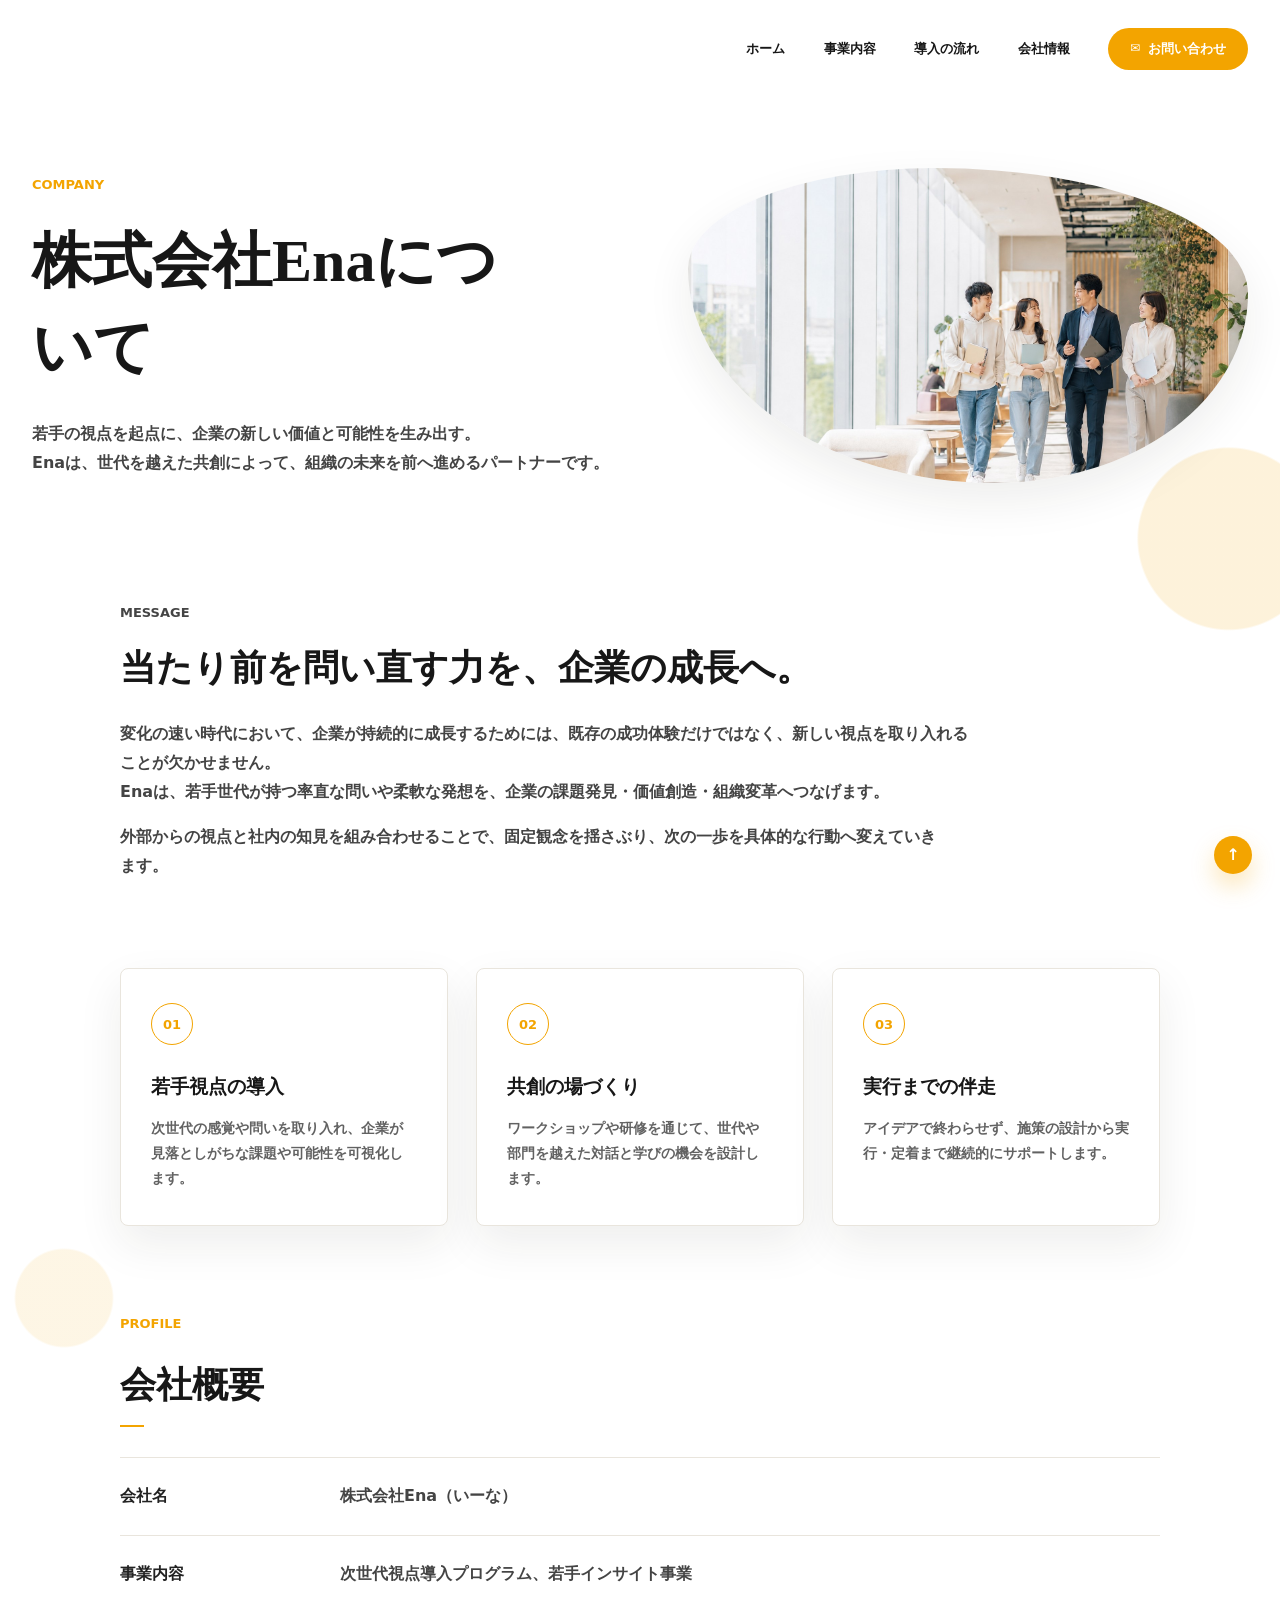
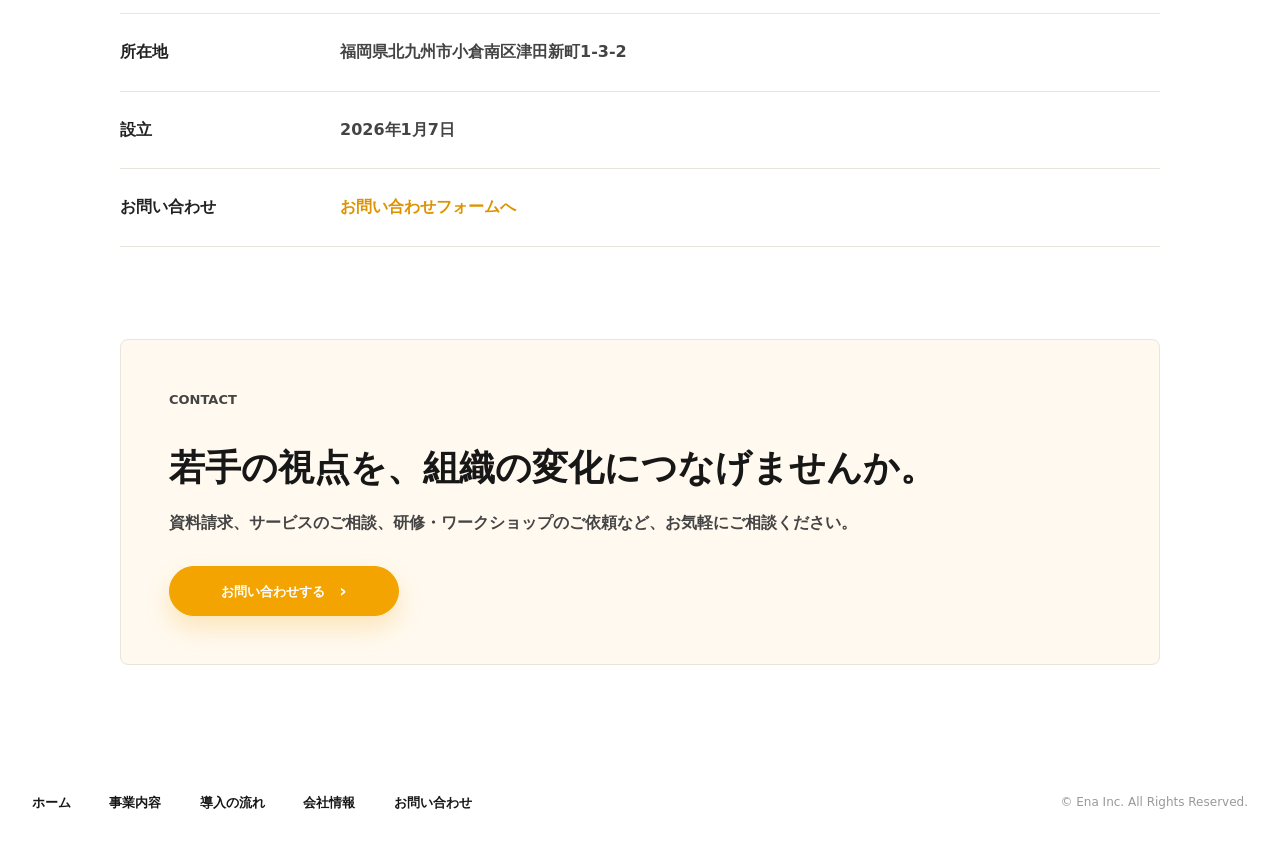
==== commit 0f48e382: "Refine hero copy and service cards" ====
--- a/company.html
+++ b/company.html
@@ -27,7 +27,7 @@
         <div class="page-hero-copy">
           <p class="eyebrow">COMPANY</p>
           <h1>株式会社Enaについて</h1>
-          <p>若手の視点を起点に、企業の新しい価値と可能性を生み出す。Enaは、世代を越えた共創によって、組織の未来を前へ進めるパートナーです。</p>
+          <p>若手の視点を起点に、企業の新しい価値と可能性を生み出す。<br>Enaは、世代を越えた共創によって、組織の未来を前へ進めるパートナーです。</p>
         </div>
         <div class="page-hero-image">
           <img src="assets/about-team.jpg" alt="明るいオフィスで対話しながら歩く若手と社員">
@@ -37,7 +37,7 @@
       <section class="company-message section-narrow">
         <p class="eyebrow">MESSAGE</p>
         <h2>当たり前を問い直す力を、企業の成長へ。</h2>
-        <p>変化の速い時代において、企業が持続的に成長するためには、既存の成功体験だけではなく、新しい視点を取り入れることが欠かせません。Enaは、若手世代が持つ率直な問いや柔軟な発想を、企業の課題発見・価値創造・組織変革へつなげます。</p>
+        <p>変化の速い時代において、企業が持続的に成長するためには、既存の成功体験だけではなく、新しい視点を取り入れることが欠かせません。<br>Enaは、若手世代が持つ率直な問いや柔軟な発想を、企業の課題発見・価値創造・組織変革へつなげます。</p>
         <p>外部からの視点と社内の知見を組み合わせることで、固定観念を揺さぶり、次の一歩を具体的な行動へ変えていきます。</p>
       </section>
 
--- a/styles.css
+++ b/styles.css
@@ -198,6 +198,10 @@
   text-shadow: 0 1px 12px rgba(255, 255, 255, .95), 0 1px 2px rgba(255, 255, 255, .9);
 }
 
+.hero h1 span {
+  display: block;
+}
+
 .lead {
   position: relative;
   width: 600px;
@@ -608,7 +612,7 @@
 
 .service-body {
   position: relative;
-  padding: 48px 28px 30px;
+  padding: 28px 28px 30px;
 }
 
 .service-icon {
@@ -1408,30 +1412,27 @@
   }
 
   .hero {
-    display: block;
-    min-height: 100svh;
+    display: grid;
+    grid-template-rows: 100svh auto;
+    min-height: 0;
     padding: 0;
-    overflow: hidden;
+    overflow: visible;
   }
 
   .hero::after {
     position: absolute;
     inset: 0 0 auto;
     z-index: 1;
-    height: 46%;
+    height: 46svh;
     content: "";
     background: linear-gradient(180deg, rgba(4, 7, 9, .82) 0%, rgba(4, 7, 9, .56) 58%, rgba(4, 7, 9, 0) 100%);
     pointer-events: none;
   }
 
   .hero-copy {
-    position: relative;
-    z-index: 2;
-    display: flex;
-    align-items: center;
-    justify-content: flex-start;
-    min-height: 100svh;
-    padding: 38px 18px 24px;
+    display: contents;
+    min-height: 0;
+    padding: 0;
   }
 
   .hero-copy::before {
@@ -1439,14 +1440,16 @@
   }
 
   .hero-bottom {
-    position: static;
+    position: relative;
     left: auto;
     bottom: auto;
+    grid-row: 2;
+    z-index: 2;
     width: 100%;
     max-width: none;
-    padding: 18px 0 0;
+    padding: 26px 18px 30px;
     text-align: center;
-    background: transparent;
+    background: #fff;
   }
 
   .hero-bottom::before {
@@ -1454,24 +1457,33 @@
   }
 
   .hero h1 {
-    position: static;
+    position: absolute;
+    top: 38px;
+    left: 18px;
+    right: 18px;
+    z-index: 2;
     width: auto;
-    max-width: 350px;
+    max-width: none;
     color: #fff;
-    font-size: 24px;
+    font-size: clamp(20px, 6.4vw, 24px);
     line-height: 1.5;
     text-align: center;
     text-shadow: 0 2px 12px rgba(0, 0, 0, .7);
   }
 
+  .hero h1 span {
+    display: block;
+    white-space: nowrap;
+  }
+
   .lead {
     width: 100%;
     margin-bottom: 14px;
-    color: #fff;
+    color: #333;
     font-size: 13px;
     line-height: 1.65;
     text-align: center;
-    text-shadow: 0 1px 8px rgba(0, 0, 0, .8);
+    text-shadow: none;
   }
 
   .hero-actions {
@@ -1508,8 +1520,9 @@
 }
 
   .hero-visual {
-    position: absolute;
-    inset: 0;
+    position: relative;
+    inset: auto;
+    grid-row: 1;
     width: 100%;
     height: 100svh;
     min-height: 100svh;
@@ -1610,7 +1623,7 @@
   }
 
   .service-body {
-    padding: 40px 20px 24px;
+    padding: 24px 20px;
   }
 
   .service-body p {
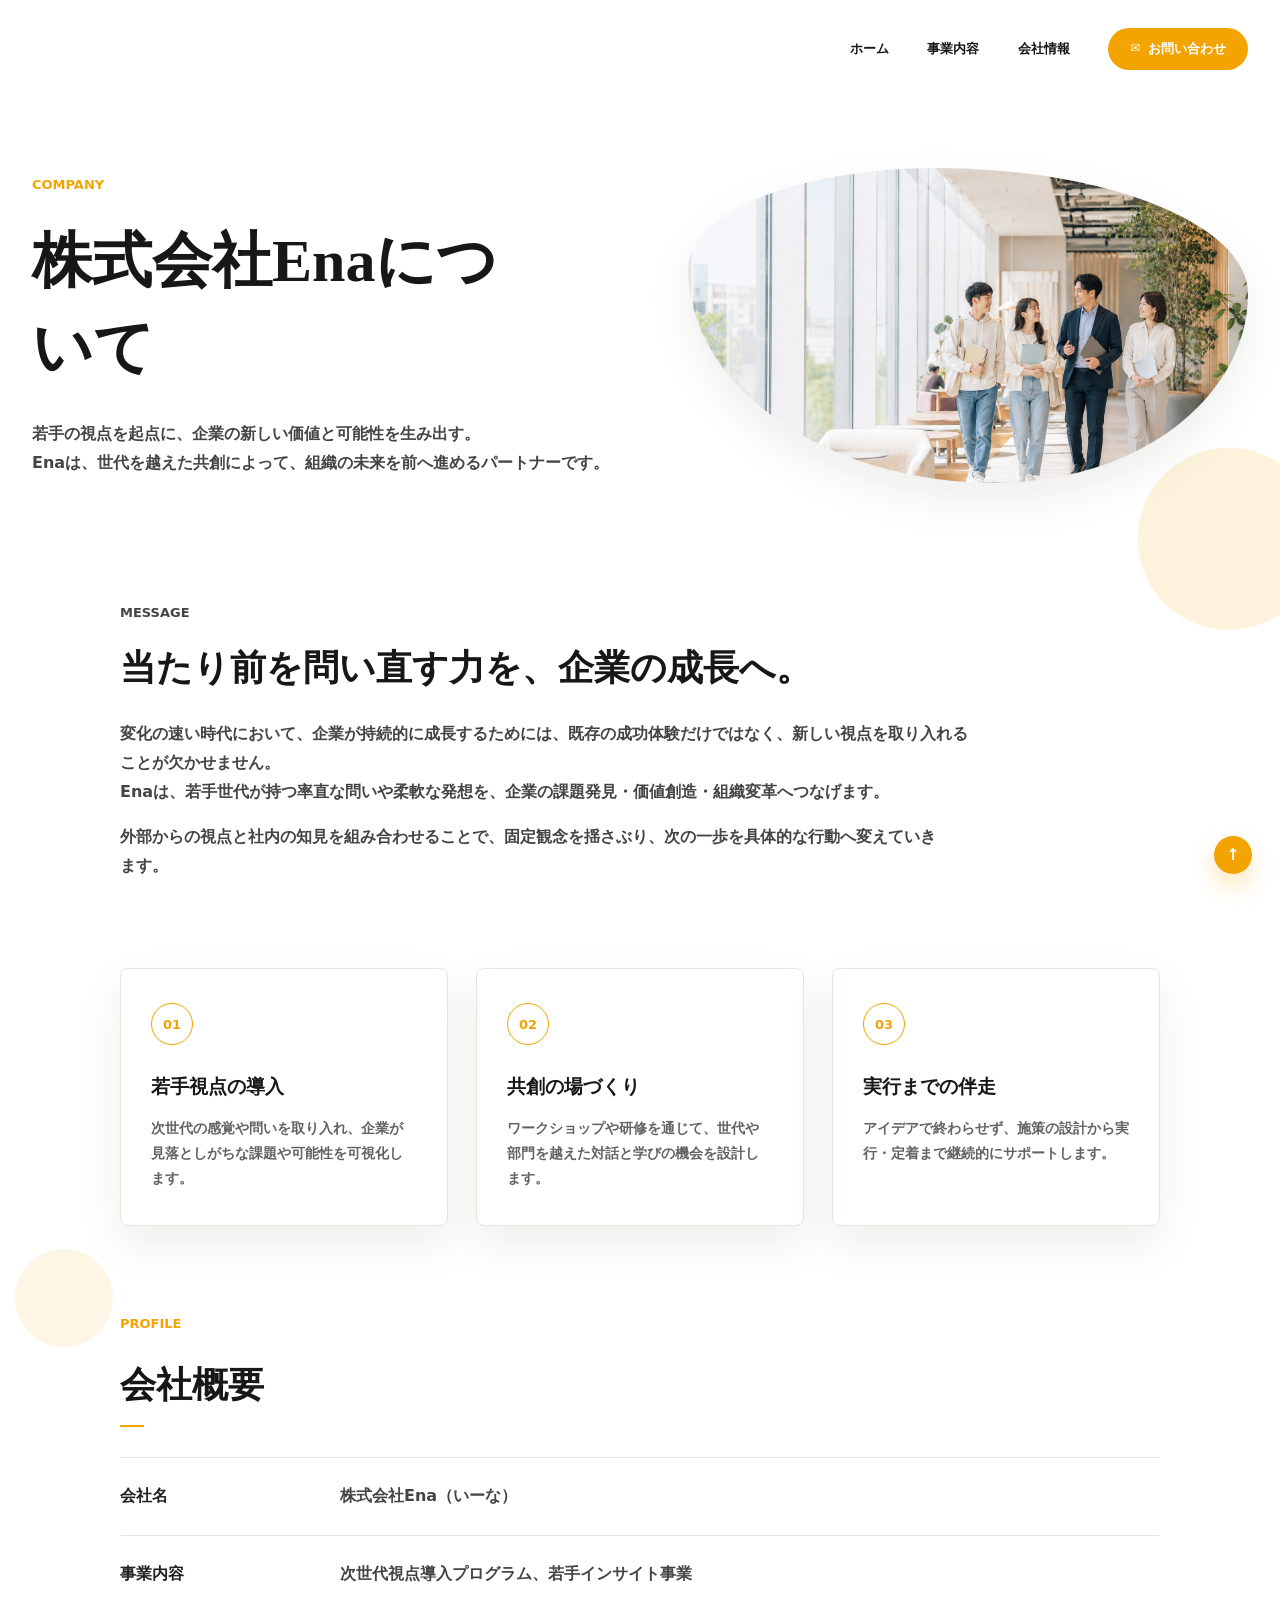
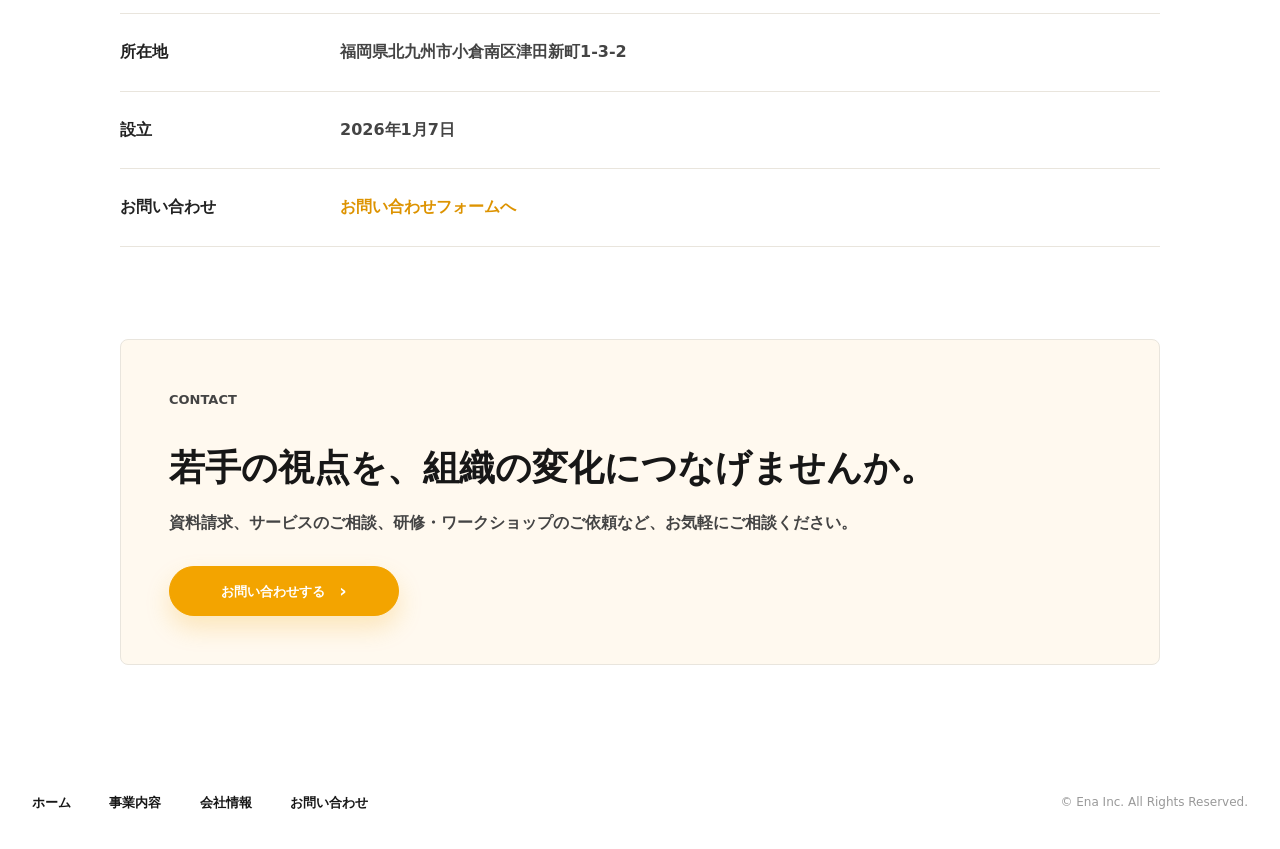
==== commit 33fc2a5c: "Refine hero typography and navigation" ====
--- a/company.html
+++ b/company.html
@@ -16,7 +16,6 @@
       <nav class="global-nav" aria-label="グローバルナビゲーション">
         <a href="/#home">ホーム</a>
         <a href="/#service">事業内容</a>
-        <a href="/#flow">導入の流れ</a>
         <a href="/company">会社情報</a>
         <a class="nav-contact" href="/contact">お問い合わせ</a>
       </nav>
@@ -102,7 +101,6 @@
       <nav aria-label="フッターナビゲーション">
         <a href="/#home">ホーム</a>
         <a href="/#service">事業内容</a>
-        <a href="/#flow">導入の流れ</a>
         <a href="/company">会社情報</a>
         <a href="/contact">お問い合わせ</a>
       </nav>
--- a/styles.css
+++ b/styles.css
@@ -211,6 +211,10 @@
   font-weight: 600;
 }
 
+.lead span {
+  display: block;
+}
+
 .hero-bottom {
   position: absolute;
   left: 32px;
@@ -300,6 +304,12 @@
   mask-image: none;
 }
 
+.hero-visual picture {
+  display: block;
+  width: 100%;
+  height: 100%;
+}
+
 @media (max-width: 1200px) and (min-width: 981px) {
   .hero h1 {
     width: 620px;
@@ -443,7 +453,7 @@
 .problem {
   position: relative;
   overflow: hidden;
-  padding: 80px 0 92px;
+  padding: 80px 0 54px;
   text-align: center;
 }
 
@@ -574,7 +584,7 @@
 }
 
 .service {
-  padding: 58px 0 110px;
+  padding: 38px 0 110px;
 }
 
 .section-copy {
@@ -1458,17 +1468,28 @@
 
   .hero h1 {
     position: absolute;
-    top: 38px;
-    left: 18px;
+    top: 23svh;
+    left: 24px;
     right: 18px;
     z-index: 2;
     width: auto;
     max-width: none;
     color: #fff;
-    font-size: clamp(20px, 6.4vw, 24px);
+    font-size: 26px;
+    font-weight: 900;
     line-height: 1.5;
-    text-align: center;
-    text-shadow: 0 2px 12px rgba(0, 0, 0, .7);
+    text-align: left;
+    text-shadow: 0 2px 14px rgba(0, 0, 0, .9), 0 1px 3px rgba(0, 0, 0, .95);
+  }
+
+  .hero h1::before {
+    display: block;
+    width: 48px;
+    height: 3px;
+    margin-bottom: 14px;
+    background: var(--orange);
+    content: "";
+    box-shadow: 0 2px 8px rgba(0, 0, 0, .35);
   }
 
   .hero h1 span {
@@ -1480,10 +1501,14 @@
     width: 100%;
     margin-bottom: 14px;
     color: #333;
-    font-size: 13px;
-    line-height: 1.65;
+    font-size: 11.5px;
+    line-height: 1.8;
     text-align: center;
     text-shadow: none;
+  }
+
+  .lead span {
+    white-space: nowrap;
   }
 
   .hero-actions {
@@ -1510,14 +1535,8 @@
     object-fit: cover;
     object-position: center;
     -webkit-mask-image: none;
-  mask-image: none;
-}
-
-.hero-visual picture {
-  display: block;
-  width: 100%;
-  height: 100%;
-}
+    mask-image: none;
+  }
 
   .hero-visual {
     position: relative;
@@ -1584,7 +1603,7 @@
   }
 
   .problem {
-    padding: 52px 0 64px;
+    padding: 52px 0 30px;
   }
 
   .problem h2 {
@@ -1610,7 +1629,7 @@
   }
 
   .service {
-    padding: 50px 0 72px;
+    padding: 28px 0 72px;
   }
 
   .service-grid {
@@ -1798,3 +1817,13 @@
     padding: 34px 22px;
   }
 }
+
+@media (max-width: 340px) {
+  .hero h1 {
+    font-size: 22px;
+  }
+
+  .lead {
+    font-size: 10px;
+  }
+}
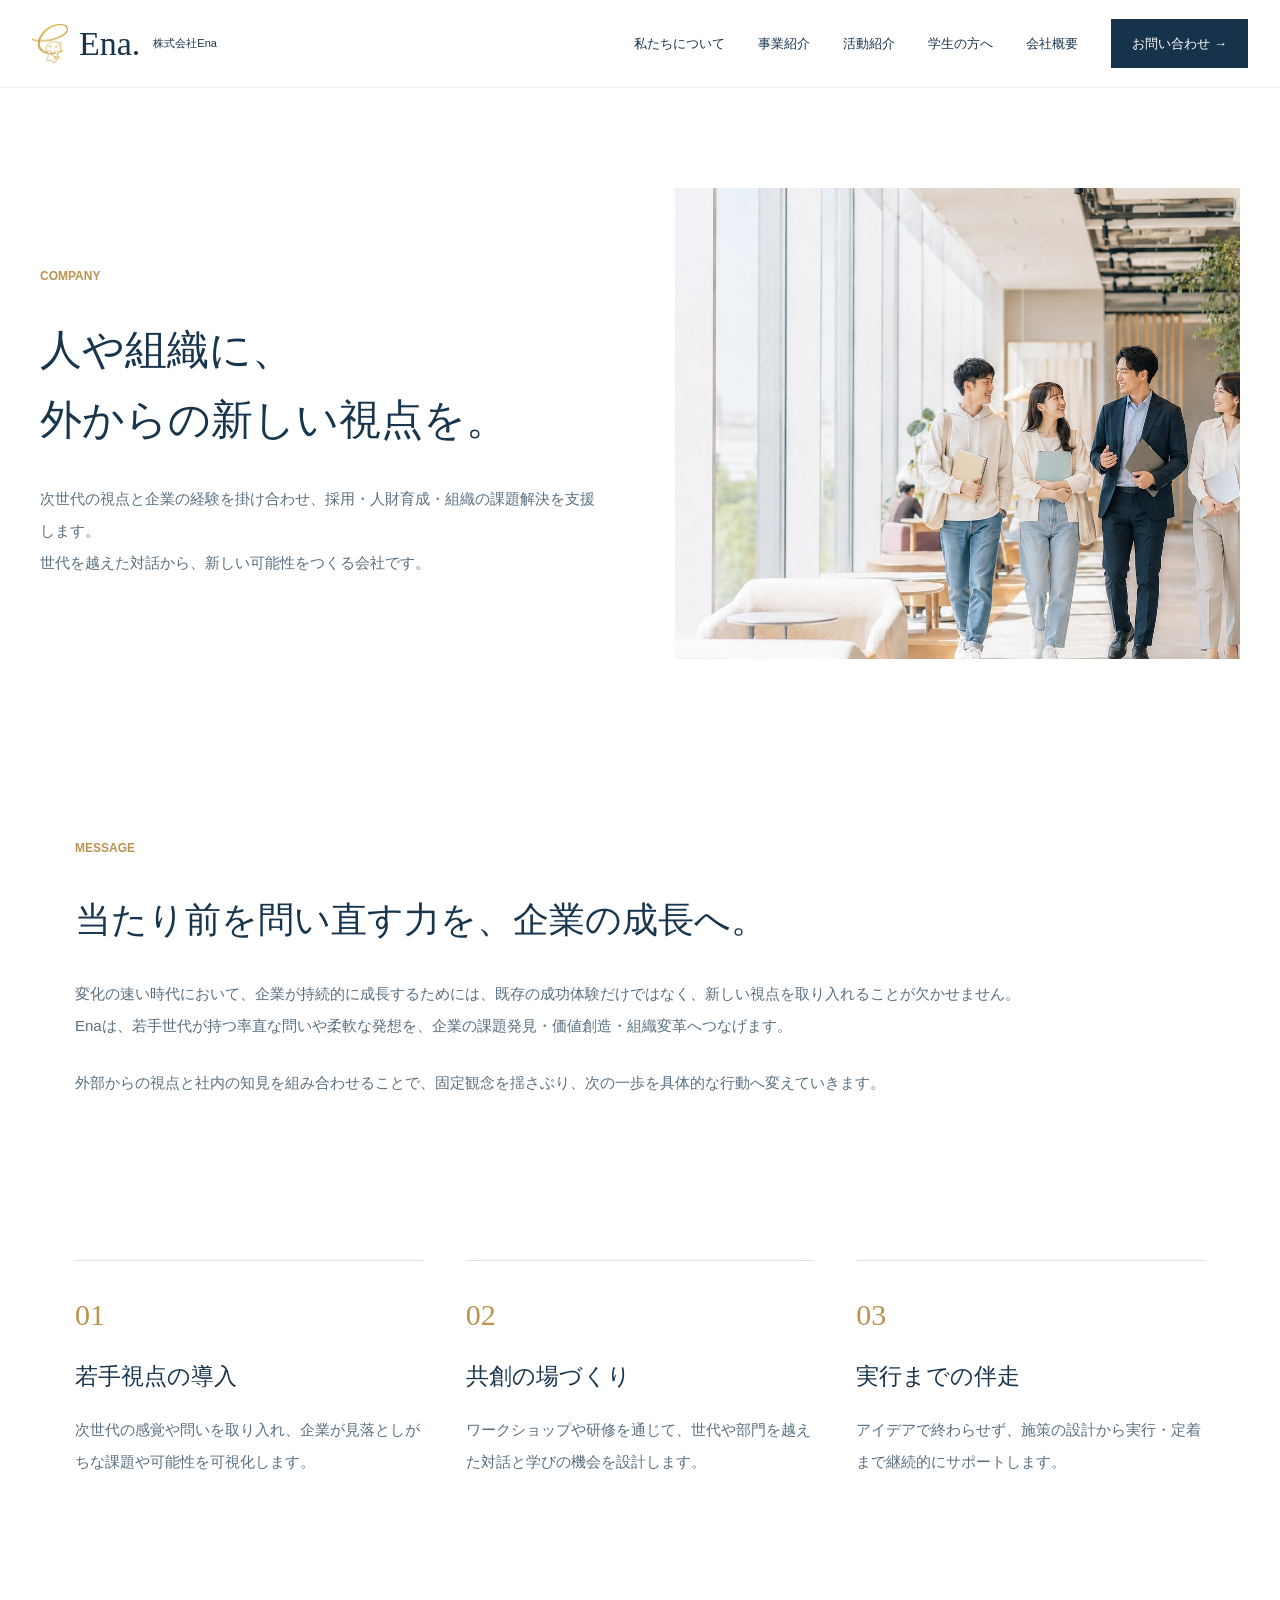
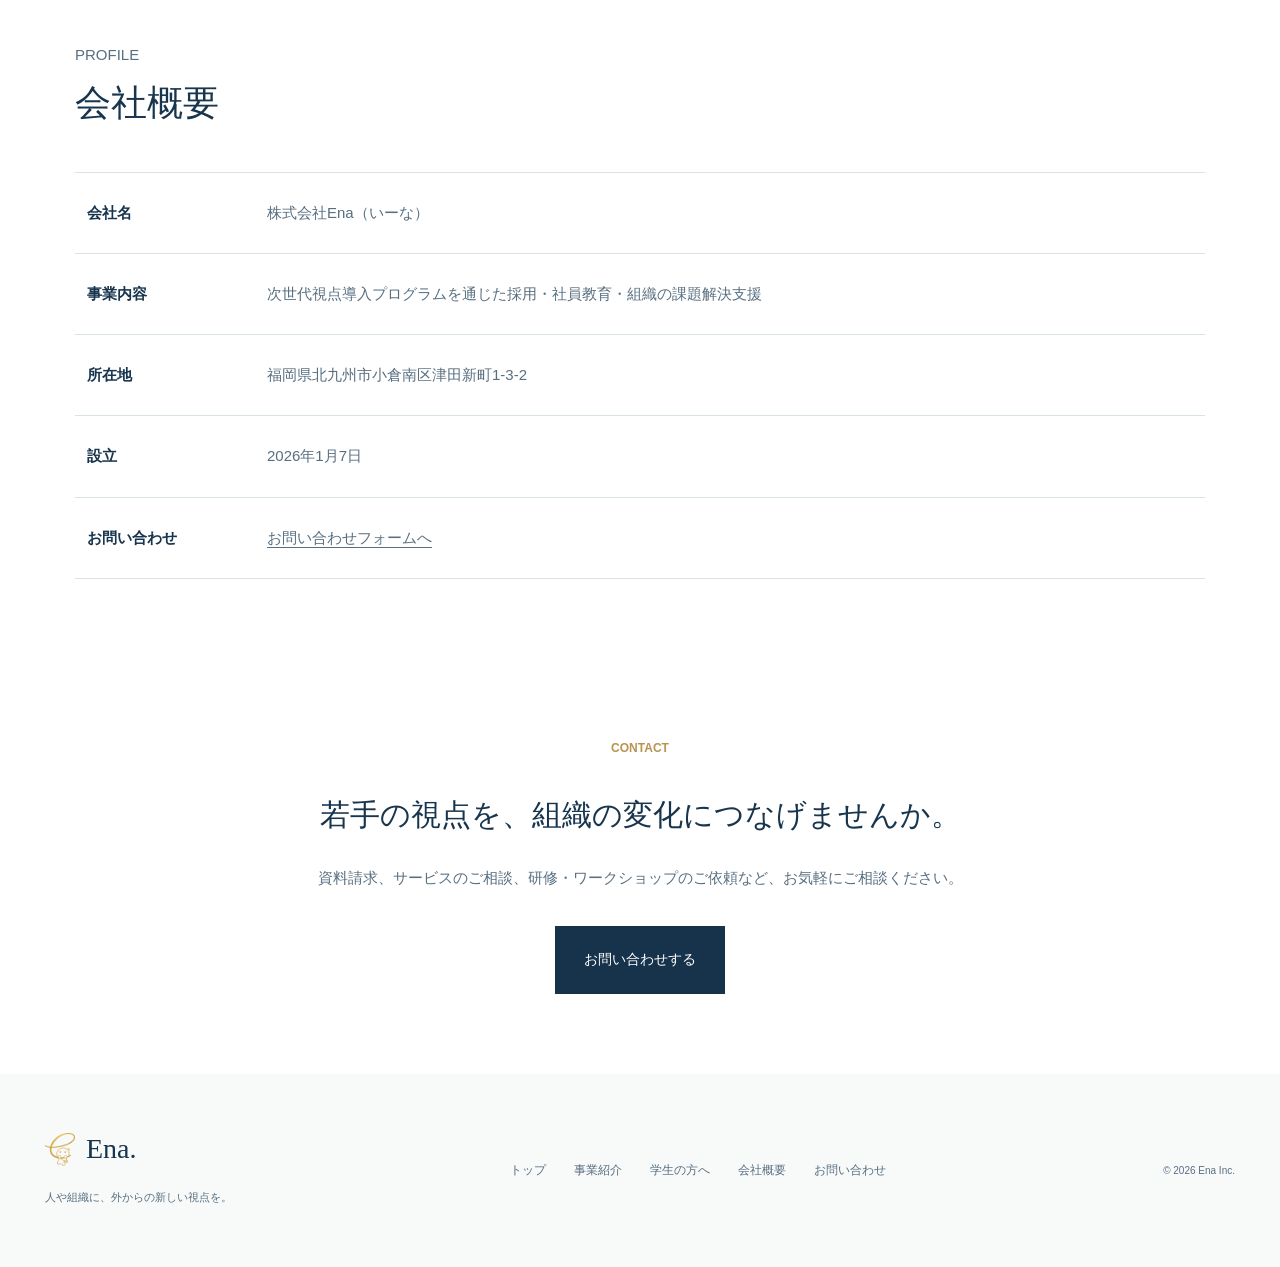
==== commit f19ac0d7: "Redesign Ena website from supplied brand reference" ====
--- a/company.html
+++ b/company.html
@@ -3,21 +3,17 @@
   <head>
     <meta charset="utf-8">
     <meta name="viewport" content="width=device-width, initial-scale=1">
-    <title>会社情報 | Ena</title>
+    <title>会社概要 | 株式会社Ena</title>
     <meta name="description" content="株式会社Enaの会社情報、ミッション、事業内容、会社概要をご紹介します。">
     <link rel="stylesheet" href="styles.css">
+    <link rel="icon" type="image/png" href="/assets/ena-logo.png">
   </head>
   <body>
     <header class="site-header">
-      <button class="nav-toggle" type="button" aria-label="メニューを開く" aria-expanded="false">
-        <span></span>
-        <span></span>
-      </button>
-      <nav class="global-nav" aria-label="グローバルナビゲーション">
-        <a href="/#home">ホーム</a>
-        <a href="/#service">事業内容</a>
-        <a href="/company">会社情報</a>
-        <a class="nav-contact" href="/contact">お問い合わせ</a>
+      <a class="brand" href="/" aria-label="株式会社Ena トップページ"><img src="/assets/ena-logo.png" width="38" height="42" alt=""><span class="wordmark">Ena.</span><span class="brand-company">株式会社Ena</span></a>
+      <button class="nav-toggle" type="button" aria-label="メニューを開く" aria-expanded="false" aria-controls="global-nav"><span></span><span></span></button>
+      <nav class="global-nav" id="global-nav" aria-label="メインナビゲーション">
+        <a href="/#about">私たちについて</a><a href="/#service">事業紹介</a><a href="/#projects">活動紹介</a><a href="/students">学生の方へ</a><a href="/company" aria-current="page">会社概要</a><a class="nav-contact" href="/contact">お問い合わせ <span aria-hidden="true">→</span></a>
       </nav>
     </header>
 
@@ -25,8 +21,8 @@
       <section class="page-hero section-pad">
         <div class="page-hero-copy">
           <p class="eyebrow">COMPANY</p>
-          <h1>株式会社Enaについて</h1>
-          <p>若手の視点を起点に、企業の新しい価値と可能性を生み出す。<br>Enaは、世代を越えた共創によって、組織の未来を前へ進めるパートナーです。</p>
+          <h1>人や組織に、<br>外からの新しい視点を。</h1>
+          <p>次世代の視点と企業の経験を掛け合わせ、採用・人財育成・組織の課題解決を支援します。<br>世代を越えた対話から、新しい可能性をつくる会社です。</p>
         </div>
         <div class="page-hero-image">
           <img src="assets/about-team.jpg" alt="明るいオフィスで対話しながら歩く若手と社員">
@@ -72,7 +68,7 @@
           </div>
           <div>
             <dt>事業内容</dt>
-            <dd>次世代視点導入プログラム、若手インサイト事業</dd>
+            <dd>次世代視点導入プログラムを通じた採用・社員教育・組織の課題解決支援</dd>
           </div>
           <div>
             <dt>所在地</dt>
@@ -98,14 +94,9 @@
     </main>
 
     <footer class="site-footer">
-      <nav aria-label="フッターナビゲーション">
-        <a href="/#home">ホーム</a>
-        <a href="/#service">事業内容</a>
-        <a href="/company">会社情報</a>
-        <a href="/contact">お問い合わせ</a>
-      </nav>
-      <small>&copy; Ena Inc. All Rights Reserved.</small>
-      <a class="pagetop" href="#" aria-label="ページトップへ">↑</a>
+      <div class="footer-brand"><a class="brand" href="/" aria-label="株式会社Ena トップページ"><img src="/assets/ena-logo.png" width="32" height="35" alt=""><span class="wordmark">Ena.</span></a><p>人や組織に、外からの新しい視点を。</p></div>
+      <nav aria-label="フッターナビゲーション"><a href="/">トップ</a><a href="/#service">事業紹介</a><a href="/students">学生の方へ</a><a href="/company">会社概要</a><a href="/contact">お問い合わせ</a></nav>
+      <small>© 2026 Ena Inc.</small>
     </footer>
 
     <script src="script.js"></script>
--- a/styles.css
+++ b/styles.css
@@ -1,1829 +1,408 @@
 :root {
-  --orange: #f3a400;
-  --orange-dark: #dd9300;
-  --ink: #171717;
-  --muted: #626262;
-  --line: #e9e5dd;
-  --pale: #fff9ec;
-  --blue-pale: #eaf4fb;
-  --radius: 8px;
-  --shadow: 0 18px 45px rgba(39, 35, 26, .08);
-}
+  --ink: #18354e;
+  --body: #586f80;
+  --navy: #17334b;
+  --gold: #b99350;
+  --pale: #f4f7f8;
+  --line: #d9e2e7;
+  --serif: "Yu Mincho", "Hiragino Mincho ProN", "Noto Serif CJK JP", "MS PMincho", serif;
+  --sans: "Yu Gothic", "Hiragino Kaku Gothic ProN", Meiryo, sans-serif;
+}
+* { box-sizing: border-box; }
+html { scroll-behavior: smooth; scroll-padding-top: 28px; }
+body { margin: 0; color: var(--ink); background: #fff; font-family: var(--sans); font-size: 15px; line-height: 2.15; letter-spacing: 0; overflow-wrap: anywhere; }
+button, input, select, textarea { font: inherit; letter-spacing: 0; }
+a { color: inherit; text-decoration: none; }
+button, a, input, select, textarea, summary { touch-action: manipulation; -webkit-tap-highlight-color: transparent; }
+a, button { transition: color .2s, background-color .2s, border-color .2s; }
+a:hover { color: var(--gold); }
+:focus-visible { outline: 2px solid var(--gold); outline-offset: 5px; }
+img { display: block; max-width: 100%; height: auto; }
+h1, h2, h3, p, figure { margin: 0; }
+h1, h2, h3 { font-family: var(--serif); font-weight: 400; overflow-wrap: normal; line-break: strict; }
+h2 { font-size: 36px; line-height: 1.8; }
+h3 { font-size: 24px; line-height: 1.7; }
+ul, ol { margin: 0; padding: 0; }
+p { color: var(--body); }
+[hidden] { display: none !important; }
+.container, .section-narrow, .section-pad { width: min(1130px, calc(100% - 80px)); margin-inline: auto; }
+.section { padding-block: 150px; }
+.eyebrow { color: var(--gold); font-size: 12px; font-weight: 700; line-height: 1.6; margin-bottom: 30px; }
+.eyebrow span { margin-inline: 7px; font-weight: 400; }
+.gold-rule { width: 38px; height: 2px; background: var(--gold); margin-block: 36px; }
+.body-copy p + p { margin-top: 35px; }
+.button { display: inline-flex; align-items: center; justify-content: space-between; gap: 35px; min-height: 68px; padding: 16px 28px; border: 1px solid var(--navy); border-radius: 0; color: var(--ink); font-size: 14px; line-height: 1.7; cursor: pointer; }
+.button span { flex: 0 0 auto; font-size: 21px; line-height: 1; }
+.button.primary { color: #fff; background: var(--navy); }
+.button.primary:hover { background: #2b4e66; border-color: #2b4e66; }
+.button.secondary { background: transparent; }
+.button.secondary:hover { background: #eaf0f3; color: var(--ink); }
+.button.light { color: #fff; border-color: #a1b3bf; background: transparent; }
+.button.light:hover { background: #fff; color: var(--navy); }
+.text-link { display: inline-flex; align-items: center; gap: 24px; border-bottom: 1px solid #bbc9d2; padding-block: 8px; font-size: 14px; }
+.skip-link { position: absolute; top: -100px; left: 16px; z-index: 20; background: #fff; padding: 8px 16px; }
+.skip-link:focus { top: 8px; }
+.site-header { height: 88px; padding-inline: max(32px, calc((100% - 1290px) / 2)); display: flex; align-items: center; justify-content: space-between; gap: 32px; position: relative; z-index: 10; border-bottom: 1px solid #edf0f2; background: #fff; }
+.brand { display: inline-flex; align-items: center; gap: 11px; flex-shrink: 0; }
+.brand > img { width: 36px; height: 42px; object-fit: contain; }
+.wordmark { font-family: Georgia, "Times New Roman", serif; font-size: 34px; line-height: 1; color: var(--ink); }
+.brand-company { font-size: 11px; margin-left: 2px; }
+.global-nav { display: flex; align-items: center; gap: 33px; font-size: 13px; line-height: 1.5; }
+.global-nav > a { white-space: nowrap; padding-block: 14px; }
+.global-nav .nav-contact { background: var(--navy); color: #fff; padding: 15px 21px; }
+.nav-contact:hover { background: #2b4e66; }
+.nav-toggle { display: none; }
+.hero { position: relative; min-height: 800px; background: #f6f9fa; overflow: clip; }
+.hero-media { position: absolute; top: 0; right: 0; height: 100%; width: 56%; }
+.hero-media img { width: 100%; height: 100%; object-fit: cover; }
+.hero-media::after { content: ""; position: absolute; inset: 0; background: linear-gradient(90deg, #f6f9fa 0%, transparent 25%); pointer-events: none; }
+.hero-inner { max-width: 1200px; width: calc(100% - 80px); margin-inline: auto; min-height: 800px; position: relative; padding-top: 167px; padding-bottom: 120px; }
+.hero-copy { position: relative; width: 590px; max-width: 54%; animation: arrive 1.3s ease-out both; }
+.hero-eyebrow { color: #7394a8; font-size: 12px; font-weight: 700; margin-bottom: 42px; }
+.hero h1 { font-size: 48px; line-height: 1.7; white-space: nowrap; }
+.hero .gold-rule { margin-block: 35px; }
+.hero-description { font-size: 15px; line-height: 2.2; }
+.hero-actions { display: flex; gap: 13px; margin-top: 44px; }
+.hero-actions .button { min-width: 242px; }
+.scroll-link { position: absolute; left: 0; bottom: 44px; color: #557c92; font-size: 10px; }
+.scroll-link span { margin-left: 22px; font-size: 18px; }
+.about-section { padding-block: 175px 180px; }
+.about-grid { display: grid; grid-template-columns: 1.1fr 1fr; align-items: center; gap: 85px; }
+.perspectives { min-width: 0; }
+.venn { position: relative; width: 440px; max-width: 100%; height: 300px; margin-inline: auto; }
+.venn-circle { position: absolute; top: 0; width: 62%; height: 90%; border: 1px solid; border-radius: 50%; display: flex; align-items: center; }
+.venn-young { left: 0; background: #8caec714; border-color: #bdcfde; justify-content: flex-start; }
+.venn-company { right: 0; background: #c9b18317; border-color: #dfcfaf; justify-content: flex-end; }
+.venn-circle span { width: 57%; text-align: center; font-size: 14px; padding-bottom: 2px; }
+.venn-center { position: absolute; left: 31%; top: 32%; width: 38%; color: #66869c; font-size: 15px; text-align: center; line-height: 2; }
+.perspectives figcaption { margin-top: 32px; text-align: center; color: #788f9f; font-size: 10px; }
+.service-section { background: var(--pale); }
+.section-intro { display: flex; align-items: flex-end; justify-content: space-between; gap: 60px; }
+.section-intro h2 { flex: 0 1 620px; }
+.section-intro > p { max-width: 450px; flex: 0 1 450px; padding-bottom: 4px; }
+.service-issues { margin-top: 75px; background: #fff; border-left: 3px solid var(--gold); padding: 42px 50px; display: grid; grid-template-columns: 210px 1fr; gap: 42px; align-items: center; }
+.service-issues h3 { font-size: 24px; }
+.service-issues ul { list-style: none; color: var(--body); line-height: 2.3; }
+.approach-grid { display: grid; grid-template-columns: 1fr 1fr; gap: 22px; margin-top: 65px; }
+.approach { background: #fff; border: 1px solid #dde5ea; padding: 45px; min-width: 0; }
+.approach-number { color: #a1bacb; font-family: Georgia, serif; font-size: 31px; line-height: 1.5; margin-bottom: 24px; }
+.approach h3 { margin-bottom: 24px; font-size: 28px; }
+.service-bottom { display: flex; align-items: center; justify-content: space-between; gap: 40px; margin-top: 58px; }
+.service-bottom h3 { font-family: var(--sans); font-size: 15px; font-weight: 700; margin-bottom: 7px; }
+.service-bottom p { font-size: 14px; }
+.service-bottom .button { min-width: 304px; flex-shrink: 0; }
+.process-section .section-intro > p { flex: 0 0 auto; }
+.process-grid { display: grid; grid-template-columns: repeat(3, minmax(0, 1fr)); column-gap: 52px; row-gap: 80px; list-style: none; margin-top: 80px; }
+.process-grid li { position: relative; border-top: 1px solid #b3c6d4; padding-top: 23px; }
+.step-number { display: block; color: var(--gold); font-family: Georgia, serif; font-size: 36px; line-height: 1.5; margin-bottom: 12px; }
+.process-grid h3 { font-size: 21px; margin-bottom: 10px; }
+.process-grid p { font-size: 13px; }
+.process-grid li:not(:nth-child(3n))::after { content: "→"; position: absolute; right: -37px; top: 58px; color: #9fb7c6; font-size: 23px; }
+.projects-section { background: #faf9f6; }
+.section-description { margin-top: 22px; }
+.projects-grid { display: grid; grid-template-columns: repeat(3, minmax(0, 1fr)); gap: 24px; margin-top: 65px; }
+.project { background: #fff; border: 1px solid #e3e2db; min-width: 0; }
+.project-image, .project-placeholder { width: 100%; aspect-ratio: 1.45; object-fit: cover; }
+.project-placeholder { background: #e8eff2; display: grid; place-items: center; padding: 24px; }
+.project-placeholder-event { background: #eeede8; }
+.project-placeholder span { border: 1px solid #b5c5cf; padding: 12px 20px; color: #637f90; font-family: var(--serif); text-align: center; font-size: 18px; line-height: 1.8; }
+.project-placeholder small { font-family: var(--sans); font-size: 12px; }
+.project-copy { padding: 32px 30px 40px; }
+.project-label { color: var(--gold); font-size: 11px; margin-bottom: 12px; }
+.project h3 { font-size: 22px; margin-bottom: 16px; }
+.project-copy > p:last-child { font-size: 14px; }
+.photo-note { font-size: 12px; text-align: right; margin-top: 20px; color: #708591; }
+.students-section { background: #edf3f6; overflow: clip; }
+.students-inner { display: grid; grid-template-columns: 1fr 1fr; gap: 50px; align-items: center; }
+.students-copy { position: relative; z-index: 1; }
+.students-copy .button { margin-top: 36px; }
+.explore { color: #c4d4dd; text-align: center; }
+.explore > span { font-family: Georgia, serif; font-size: 96px; display: block; line-height: 1.3; transform: rotate(-5deg); }
+.explore > p { font-size: 11px; color: #7792a3; margin-top: 48px; }
+.message-grid { display: grid; grid-template-columns: .95fr 1fr; align-items: center; gap: 108px; }
+.message-brand { min-height: 545px; background: #f3f4f2; display: flex; flex-direction: column; align-items: center; justify-content: center; padding: 48px; }
+.message-brand > img { width: 220px; height: 245px; object-fit: contain; margin-bottom: 28px; }
+.message-brand > .wordmark { font-size: 42px; }
+.message-brand p { font-size: 12px; margin-top: 20px; text-align: center; }
+.message-copy h2 { font-size: 34px; }
+.message-copy .body-copy { font-size: 14px; }
+.signature { margin-top: 34px; font-size: 14px; }
+.signature span { white-space: nowrap; }
+.message-copy .text-link { margin-top: 20px; }
+.contact-band { background: #10283c; text-align: center; padding-block: 135px 145px; }
+.contact-band h2 { color: #fff; font-size: 34px; line-height: 1.75; }
+.contact-band .eyebrow { color: #d4b271; }
+.contact-band .container > p:not(.eyebrow) { color: #d5e0e7; margin-top: 35px; font-size: 14px; line-height: 2.3; }
+.contact-band .button { margin-top: 44px; }
+.site-footer { background: #f8f9f9; padding: 58px max(40px, calc((100% - 1190px) / 2)); display: flex; align-items: center; justify-content: space-between; gap: 40px; color: var(--body); }
+.footer-brand .wordmark { font-size: 28px; }
+.footer-brand .brand > img { width: 30px; height: 34px; }
+.footer-brand > p { font-size: 11px; margin-top: 8px; }
+.site-footer nav { display: flex; gap: 28px; font-size: 12px; }
+.site-footer small { font-size: 10px; white-space: nowrap; }
+.mobile-break { display: none; }
+@keyframes arrive { from { opacity: 0; transform: translateY(12px); } to { opacity: 1; transform: translateY(0); } }
 
-* {
-  box-sizing: border-box;
-}
+/* Detail pages retain their content and share the refreshed visual system. */
+.page-hero, .detail-hero { max-width: 1280px; width: calc(100% - 80px); margin-inline: auto; padding-block: 100px; display: grid; grid-template-columns: 1fr 1fr; align-items: center; gap: 70px; }
+.page-hero h1, .detail-hero h1, .contact h1 { font-size: 42px; line-height: 1.65; margin-bottom: 28px; }
+.page-hero-image img, .detail-hero-image img { width: 100%; aspect-ratio: 1.2; object-fit: cover; }
+.detail-label { color: var(--gold); font-size: 13px; margin-bottom: 25px; }
+.detail-hero .button { margin-top: 32px; }
+.company-message, .company-values, .company-profile, .company-cta, .detail-section, .detail-cta { padding-block: 80px; }
+.company-message p:not(.eyebrow) { margin-top: 25px; }
+.company-values { display: grid; grid-template-columns: repeat(3, 1fr); gap: 42px; }
+.value-item { border-top: 1px solid var(--line); padding-top: 22px; }
+.value-item > span, .concern-card > span, .step-card > span { display: block; font-family: Georgia, serif; font-size: 30px; color: var(--gold); margin-bottom: 10px; }
+.value-item h3 { font-size: 23px; margin-bottom: 18px; }
+.profile-list { margin: 36px 0 0; }
+.profile-list > div { display: grid; grid-template-columns: 180px 1fr; padding: 24px 12px; border-top: 1px solid var(--line); }
+.profile-list > div:last-child { border-bottom: 1px solid var(--line); }
+.profile-list dt { font-weight: 700; }
+.profile-list dd { margin: 0; color: var(--body); }
+.profile-list a { text-decoration: underline; text-underline-offset: 4px; }
+.company-cta, .detail-cta { text-align: center; }
+.company-cta h2, .detail-cta h2 { font-size: 30px; }
+.company-cta p:not(.eyebrow), .detail-cta p { margin-block: 20px 32px; }
+.detail-heading { margin-bottom: 45px; text-align: center; }
+.centered { text-align: center; }
+.concern-grid, .step-grid { display: grid; grid-template-columns: repeat(4, minmax(0, 1fr)); gap: 26px; }
+.concern-card, .step-card { border-top: 1px solid var(--line); padding-top: 24px; }
+.concern-card h3, .step-card h3 { font-family: var(--sans); font-size: 18px; font-weight: 600; margin-bottom: 15px; }
+.step-card p { font-size: 14px; }
+.detail-note { margin-top: 35px; text-align: center; }
+.detail-feature { background: var(--pale); padding-block: 80px; }
+.detail-feature-inner { width: min(1130px, calc(100% - 80px)); margin-inline: auto; display: grid; grid-template-columns: 1fr 1.2fr; gap: 65px; align-items: center; }
+.detail-feature-image img { aspect-ratio: 1.15; width: 100%; object-fit: cover; }
+.detail-feature-copy > p:not(.eyebrow) { margin-top: 22px; }
+.question-list { display: grid; gap: 14px; margin-top: 28px; }
+.question-list > span { border-left: 2px solid var(--gold); padding-left: 18px; }
+.detail-outcome { width: min(1130px, calc(100% - 80px)); margin-inline: auto; padding-block: 80px; display: grid; grid-template-columns: 1fr 1fr; gap: 60px; align-items: center; }
+.detail-outcome > div > p:last-child { margin-top: 24px; }
+.detail-outcome img { width: 100%; aspect-ratio: 1.4; object-fit: cover; }
+.contact-page { max-width: 860px; padding-block: 90px 120px; }
+.contact-head { margin-bottom: 45px; }
+.contact-head > p:last-child { margin-top: 18px; }
+.contact-direct { padding: 22px 28px; background: var(--pale); margin-bottom: 42px; }
+.contact-direct a { text-decoration: underline; text-underline-offset: 4px; }
+.contact-direct p { font-size: 14px; }
+.form-grid { display: grid; grid-template-columns: 1fr 1fr; gap: 28px; }
+.form-grid label { display: flex; flex-direction: column; gap: 8px; min-width: 0; }
+.form-grid .full { grid-column: 1 / -1; }
+.form-grid label > span { font-weight: 600; }
+.form-grid em { font-style: normal; font-size: 11px; color: var(--body); border: 1px solid #bdcbd5; padding: 2px 6px; margin-left: 8px; }
+input:not([type="checkbox"]), select, textarea { width: 100%; padding: 12px 14px; color: var(--ink); background: #fff; border: 1px solid #b8c8d3; border-radius: 0; min-height: 49px; font-size: 16px; }
+textarea { resize: vertical; }
+.privacy-note { margin-top: 32px; padding: 22px 26px; border: 1px solid var(--line); }
+.privacy-note summary { cursor: pointer; font-size: 14px; }
+.privacy-note p { margin-top: 18px; font-size: 13px; }
+.agree { display: flex; gap: 12px; align-items: baseline; margin-top: 25px; font-size: 14px; }
+.agree input { width: 18px; height: 18px; accent-color: var(--navy); flex-shrink: 0; }
+.form-action { margin-top: 30px; }
+.form-action p { margin-top: 16px; font-size: 13px; }
+.pagetop { display: none; }
+.student-detail { padding-block: 85px; }
+.student-detail .section-description { max-width: 700px; }
+.student-points { display: grid; grid-template-columns: repeat(3, minmax(0, 1fr)); gap: 40px; margin-top: 50px; }
+.student-points article { padding-top: 25px; border-top: 1px solid var(--line); }
+.student-points h3 { font-size: 24px; margin-bottom: 20px; }
+.faq { margin-top: 35px; }
+.faq details { border-top: 1px solid var(--line); padding-block: 22px; }
+.faq details:last-child { border-bottom: 1px solid var(--line); }
+.faq summary { cursor: pointer; font-weight: 600; }
+.faq details p { margin-top: 16px; }
 
-html {
-  scroll-behavior: smooth;
-}
-
-body {
-  margin: 0;
-  overflow-x: hidden;
-  color: var(--ink);
-  background:
-    radial-gradient(circle at 96% 22%, rgba(244, 183, 53, .18) 0 90px, transparent 92px),
-    radial-gradient(circle at 5% 53%, rgba(244, 183, 53, .13) 0 48px, transparent 50px),
-    #fff;
-  font-family: "Yu Gothic", "Hiragino Kaku Gothic ProN", Meiryo, system-ui, sans-serif;
-  line-height: 1.8;
-  letter-spacing: 0;
-}
-
-img {
-  display: block;
-  max-width: 100%;
-}
-
-a {
-  color: inherit;
-  text-decoration: none;
-}
-
-.site-header {
-  position: sticky;
-  top: 0;
-  z-index: 20;
-  display: flex;
-  align-items: center;
-  justify-content: flex-end;
-  gap: 30px;
-  width: min(100% - 64px, 1220px);
-  margin: 0 auto;
-  padding: 28px 0 18px;
-  background: rgba(255, 255, 255, .84);
-  backdrop-filter: blur(18px);
-}
-
-.home-page .site-header {
-  position: fixed;
-  left: 50%;
-  margin: 0;
-  opacity: 0;
-  pointer-events: none;
-  transform: translate(-50%, calc(-100% - 16px));
-  transition: opacity .25s ease, transform .35s ease;
-}
-
-.home-page .site-header.is-visible {
-  opacity: 1;
-  pointer-events: auto;
-  transform: translate(-50%, 0);
-}
-
-.brand {
-  display: inline-flex;
-  align-items: center;
-  gap: 12px;
-  font-size: 30px;
-  font-weight: 500;
-  line-height: 1;
-}
-
-.brand-mark {
-  position: relative;
-  width: 28px;
-  height: 28px;
-  border: 3px solid var(--orange);
-  border-radius: 50%;
-}
-
-.brand-mark::before,
-.brand-mark::after {
-  position: absolute;
-  content: "";
-  width: 20px;
-  height: 20px;
-  border: 3px solid var(--orange);
-  border-radius: 50%;
-}
-
-.brand-mark::before {
-  left: -10px;
-  top: 7px;
-}
-
-.brand-mark::after {
-  right: -8px;
-  top: 10px;
-}
-
-.global-nav,
-.site-footer nav {
-  display: flex;
-  align-items: center;
-  gap: clamp(18px, 3vw, 42px);
-  font-size: 13px;
-  font-weight: 700;
-}
-
-.global-nav a,
-.site-footer nav a {
-  white-space: nowrap;
-}
-
-.nav-contact {
-  display: inline-flex;
-  align-items: center;
-  min-height: 42px;
-  padding: 0 22px;
-  color: #fff;
-  background: var(--orange);
-  border-radius: 999px;
-}
-
-.nav-contact::before {
-  content: "✉";
-  margin-right: 8px;
-  font-size: 12px;
-}
-
-.nav-toggle {
-  display: none;
-}
-
-.section-pad {
-  width: min(100% - 64px, 1220px);
-  margin: 0 auto;
-}
-
-.section-narrow {
-  width: min(100% - 64px, 1040px);
-  margin: 0 auto;
-}
-
-.hero {
-  position: relative;
-  display: flex;
-  align-items: stretch;
-  width: 100%;
-  min-height: 100svh;
-  padding: 0;
-  overflow: hidden;
-}
-
-.hero-copy {
-  position: relative;
-  z-index: 2;
-  display: flex;
-  flex-direction: column;
-  justify-content: space-between;
-  width: 100%;
-  max-width: none;
-  min-height: 100svh;
-  padding: 64px 48px 56px clamp(48px, 7vw, 120px);
-}
-
-.hero-copy::before {
-  display: none;
-}
-
-.eyebrow,
-.small-label {
-  margin: 0 0 22px;
-  color: var(--orange);
-  font-size: 13px;
-  font-weight: 800;
-}
-
-.hero h1 {
-  width: 690px;
-  max-width: none;
-  margin: 0;
-  font-family: "Yu Mincho", "Hiragino Mincho ProN", serif;
-  font-size: 50px;
-  font-weight: 800;
-  line-height: 1.55;
-  text-shadow: 0 1px 12px rgba(255, 255, 255, .95), 0 1px 2px rgba(255, 255, 255, .9);
-}
-
-.hero h1 span {
-  display: block;
-}
-
-.lead {
-  position: relative;
-  width: 600px;
-  margin: 0 0 24px;
-  color: #333;
-  font-size: 16px;
-  font-weight: 600;
-}
-
-.lead span {
-  display: block;
-}
-
-.hero-bottom {
-  position: absolute;
-  left: 32px;
-  bottom: 36px;
-  z-index: 1;
-  width: 650px;
-  max-width: 100%;
-  padding: 12px 18px;
-}
-
-.hero-bottom::before {
-  position: absolute;
-  inset: -6px -24px -6px -20px;
-  z-index: -1;
-  content: "";
-  background: linear-gradient(to right, rgba(255, 255, 255, .7) 0%, rgba(255, 255, 255, .46) 72%, rgba(255, 255, 255, 0) 100%);
-  -webkit-backdrop-filter: blur(4px);
-  backdrop-filter: blur(4px);
-}
-
-.hero-actions {
-  position: relative;
-  display: flex;
-  flex-wrap: wrap;
-  gap: 18px;
-}
-
-.button {
-  display: inline-flex;
-  align-items: center;
-  justify-content: center;
-  min-width: 230px;
-  min-height: 50px;
-  padding: 0 24px;
-  border-radius: 999px;
-  border: 1px solid var(--orange);
-  font-size: 13px;
-  font-weight: 800;
-  transition: transform .2s ease, box-shadow .2s ease, background .2s ease;
-}
-
-.button::after,
-.text-link::after,
-.service-body a::after,
-.news-row::after {
-  content: "›";
-  margin-left: 14px;
-  font-size: 18px;
-  line-height: 1;
-}
-
-.button:hover,
-.article-card:hover,
-.service-card:hover {
-  transform: translateY(-2px);
-}
-
-.primary {
-  color: #fff;
-  background: var(--orange);
-  box-shadow: 0 12px 24px rgba(243, 164, 0, .22);
-}
-
-.secondary {
-  background: #fff;
-}
-
-.hero-visual {
-  position: absolute;
-  inset: 0;
-  z-index: 0;
-  isolation: isolate;
-  width: 100%;
-  height: 100svh;
-  margin-left: 0;
-}
-
-.hero-visual img {
-  width: 100%;
-  height: 100%;
-  min-height: 0;
-  object-fit: cover;
-  object-position: center;
-  border-radius: 0;
-  box-shadow: none;
-  -webkit-mask-image: none;
-  mask-image: none;
-}
-
-.hero-visual picture {
-  display: block;
-  width: 100%;
-  height: 100%;
-}
-
-@media (max-width: 1200px) and (min-width: 981px) {
-  .hero h1 {
-    width: 620px;
-    font-size: 46px;
-  }
-
-  .hero-copy {
-    padding: 56px 32px 48px 48px;
-  }
-}
-
-.section-head {
-  display: flex;
-  align-items: end;
-  justify-content: space-between;
-  gap: 20px;
-  margin-bottom: 30px;
-}
-
-h2 {
-  margin: 0;
-  font-size: clamp(26px, 3vw, 36px);
-  line-height: 1.55;
-}
-
-h1,
-h2,
-h3,
-p {
-  line-break: strict;
-  text-wrap: pretty;
-}
-
-.mobile-break {
-  display: none;
-}
-
-.section-head h2::after,
-.service > h2::after,
-.problem h2::after {
-  display: block;
-  width: 24px;
-  height: 2px;
-  margin-top: 12px;
-  background: var(--orange);
-  content: "";
-}
-
-.text-link {
-  font-size: 13px;
-  font-weight: 800;
-}
-
-.news {
-  padding: 30px 0 72px;
-}
-
-.news-list {
-  border-top: 1px solid var(--line);
-}
-
-.news-row {
-  display: grid;
-  grid-template-columns: 125px 130px minmax(0, 1fr) 18px;
-  align-items: center;
-  gap: 20px;
-  min-height: 72px;
-  border-bottom: 1px solid var(--line);
-  font-size: 14px;
-}
-
-.news-row time,
-.article-card time {
-  color: #555;
-  font-size: 12px;
-  font-weight: 700;
-}
-
-.news-row strong {
-  font-size: 15px;
-}
-
-.tag {
-  display: inline-flex;
-  align-items: center;
-  justify-content: center;
-  width: fit-content;
-  min-width: 76px;
-  min-height: 20px;
-  padding: 0 12px;
-  border-radius: 999px;
-  font-size: 10px;
-  font-weight: 800;
-}
-
-.tag.blue {
-  background: var(--blue-pale);
-  color: #69889a;
-}
-
-.tag.gray {
-  background: #f0f0ef;
-  color: #858585;
-}
-
-.blog {
-  padding: 0 0 98px;
-}
-
-.article-grid {
-  display: grid;
-  grid-template-columns: repeat(4, minmax(0, 1fr));
-  gap: 30px;
-}
-
-.article-card {
-  transition: transform .2s ease;
-}
-
-.article-card img {
-  width: 100%;
-  aspect-ratio: 1.85 / 1;
-  object-fit: cover;
-  border-radius: var(--radius);
-}
-
-.article-card h3 {
-  min-height: 58px;
-  margin: 16px 0 10px;
-  font-size: 14px;
-  line-height: 1.65;
-}
-
-.article-card p {
-  display: flex;
-  align-items: center;
-  gap: 14px;
-  margin: 0;
-}
-
-.problem {
-  position: relative;
-  overflow: hidden;
-  padding: 80px 0 54px;
-  text-align: center;
-}
-
-.problem::before {
-  position: absolute;
-  right: -100px;
-  top: 80px;
-  width: 260px;
-  height: 260px;
-  border: 1px solid rgba(243, 164, 0, .25);
-  border-radius: 50%;
-  box-shadow: 0 0 0 24px #fff, 0 0 0 25px rgba(243, 164, 0, .18), 0 0 0 50px #fff, 0 0 0 51px rgba(243, 164, 0, .14);
-  display: none;
-  content: "";
-}
-
-.process-illustration {
-  position: relative;
-  width: min(100%, 1120px);
-  margin: 42px auto 30px;
-}
-
-.process-illustration img {
-  width: 100%;
-}
-
-.centered {
-  margin-bottom: 8px;
-  text-align: center;
-}
-
-.problem h2 {
-  font-family: "Yu Mincho", "Hiragino Mincho ProN", serif;
-  font-size: clamp(27px, 3.2vw, 40px);
-}
-
-.problem h2::after {
-  margin-right: auto;
-  margin-left: auto;
-}
-
-.process {
-  display: grid;
-  grid-template-columns: 180px 36px 180px 36px 180px;
-  align-items: center;
-  justify-content: center;
-  gap: 18px;
-  margin: 58px 0 34px;
-}
-
-.process-item {
-  position: relative;
-  display: grid;
-  place-items: center;
-  width: 180px;
-  height: 180px;
-  border: 1px solid var(--line);
-  border-radius: 50%;
-  background: rgba(255, 255, 255, .86);
-}
-
-.step {
-  position: absolute;
-  left: 0;
-  top: 0;
-  display: grid;
-  place-items: center;
-  width: 42px;
-  height: 42px;
-  color: var(--orange);
-  background: #fff;
-  border: 1px solid var(--orange);
-  border-radius: 50%;
-  font-size: 13px;
-  font-weight: 800;
-}
-
-.icon {
-  width: 44px;
-  height: 44px;
-  margin-bottom: 12px;
-  border: 2px solid #222;
-  border-radius: 50%;
-}
-
-.bulb {
-  border-radius: 46% 46% 50% 50%;
-  box-shadow: inset 0 -12px 0 -8px #222;
-}
-
-.question::before {
-  display: block;
-  content: "?";
-  font-size: 30px;
-  line-height: 40px;
-}
-
-.chart {
-  border: 0;
-  background:
-    linear-gradient(#222, #222) 8px 29px / 6px 12px no-repeat,
-    linear-gradient(#222, #222) 20px 21px / 6px 20px no-repeat,
-    linear-gradient(#222, #222) 32px 12px / 6px 29px no-repeat;
-}
-
-.process-arrow {
-  width: 26px;
-  height: 1px;
-  background: var(--orange);
-}
-
-.process-arrow::after {
-  display: block;
-  width: 8px;
-  height: 8px;
-  margin: -4px 0 0 auto;
-  border-top: 1px solid var(--orange);
-  border-right: 1px solid var(--orange);
-  transform: rotate(45deg);
-  content: "";
-}
-
-.problem-copy {
-  max-width: 780px;
-  margin: 0 auto;
-  color: #4a4a4a;
-  font-weight: 600;
-}
-
-.service {
-  padding: 38px 0 110px;
-}
-
-.section-copy {
-  max-width: 650px;
-  margin: 22px 0 34px;
-  color: var(--muted);
-  font-weight: 600;
-}
-
-.service-grid {
-  display: grid;
-  grid-template-columns: repeat(3, minmax(0, 1fr));
-  gap: 34px;
-  margin-top: 34px;
-}
-
-.service-grid-two {
-  grid-template-columns: repeat(2, minmax(0, 1fr));
-}
-
-.service-card {
-  overflow: hidden;
-  background: #fff;
-  border: 1px solid var(--line);
-  border-radius: var(--radius);
-  box-shadow: var(--shadow);
-  transition: transform .2s ease;
-}
-
-.service-card img {
-  width: 100%;
-  aspect-ratio: 1.55 / 1;
-  object-fit: cover;
-}
-
-.service-body {
-  position: relative;
-  padding: 28px 28px 30px;
-}
-
-.service-icon {
-  position: absolute;
-  left: 28px;
-  top: -34px;
-  display: grid;
-  place-items: center;
-  width: 68px;
-  height: 68px;
-  background: #fff;
-  border: 1px solid var(--orange);
-  border-radius: 50%;
-}
-
-.service-icon::before {
-  color: var(--orange);
-  font-size: 30px;
-  line-height: 1;
-}
-
-.people::before {
-  content: "◎";
-}
-
-.workshop::before {
-  content: "✎";
-}
-
-.growth::before {
-  content: "↗";
-}
-
-.service-body h3 {
-  margin: 0 0 14px;
-  font-size: 18px;
-}
-
-.service-body p {
-  min-height: 112px;
-  margin: 0 0 22px;
-  color: #444;
-  font-size: 14px;
-  font-weight: 600;
-}
-
-.service-body a {
-  color: var(--orange);
-  font-size: 13px;
-  font-weight: 900;
-}
-
-.center {
-  display: flex;
-  justify-content: center;
-  margin-top: 42px;
-}
-
-.about {
-  background: linear-gradient(180deg, #fff 0%, #fff9ef 100%);
-  padding: 84px 0;
-}
-
-.about-inner {
-  display: grid;
-  grid-template-columns: minmax(0, 380px) minmax(0, 1fr);
-  align-items: center;
-  gap: 82px;
-  width: min(100% - 64px, 1040px);
-  margin: 0 auto;
-}
-
-.about-heading {
-  align-self: end;
-}
-
-.about-content {
-  align-self: start;
-}
-
-.about p:not(.eyebrow) {
-  margin: 0 0 32px;
-  color: #444;
-  font-weight: 600;
-}
-
-.about-image {
-  grid-column: 2;
-  grid-row: 1 / span 2;
-}
-
-.about-image img {
-  width: 100%;
-  min-height: 270px;
-  object-fit: cover;
-  border-radius: 44% 56% 45% 55% / 32% 40% 60% 68%;
-}
-
-.contact {
-  padding: 92px 0 104px;
-}
-
-.contact-page {
-  min-height: calc(100vh - 190px);
-}
-
-.contact-page h1 {
-  margin: 0;
-  font-family: "Yu Mincho", "Hiragino Mincho ProN", serif;
-  font-size: clamp(36px, 5vw, 54px);
-  line-height: 1.45;
-}
-
-.page-hero {
-  display: grid;
-  grid-template-columns: minmax(0, 1fr) minmax(360px, 560px);
-  align-items: center;
-  gap: 70px;
-  padding: 80px 0 74px;
-}
-
-.page-hero h1 {
-  margin: 0;
-  font-family: "Yu Mincho", "Hiragino Mincho ProN", serif;
-  font-size: clamp(38px, 5vw, 60px);
-  line-height: 1.45;
-}
-
-.page-hero p:not(.eyebrow),
-.company-message p,
-.company-cta p {
-  color: #444;
-  font-weight: 600;
-}
-
-.page-hero p:not(.eyebrow) {
-  max-width: 620px;
-  margin: 28px 0 0;
-}
-
-.page-hero-image img {
-  width: 100%;
-  min-height: 300px;
-  object-fit: cover;
-  border-radius: 44% 56% 45% 55% / 32% 40% 60% 68%;
-  box-shadow: var(--shadow);
-}
-
-.company-message {
-  padding: 44px 0 72px;
-}
-
-.company-message h2 {
-  max-width: 760px;
-  margin-bottom: 24px;
-  font-family: "Yu Mincho", "Hiragino Mincho ProN", serif;
-}
-
-.company-message p {
-  max-width: 860px;
-  margin: 0 0 16px;
-}
-
-.company-values {
-  display: grid;
-  grid-template-columns: repeat(3, minmax(0, 1fr));
-  gap: 28px;
-  padding: 0 0 86px;
-}
-
-.value-item {
-  padding: 34px 30px;
-  background: #fff;
-  border: 1px solid var(--line);
-  border-radius: var(--radius);
-  box-shadow: var(--shadow);
-}
-
-.value-item span {
-  display: grid;
-  place-items: center;
-  width: 42px;
-  height: 42px;
-  margin-bottom: 24px;
-  color: var(--orange);
-  border: 1px solid var(--orange);
-  border-radius: 50%;
-  font-size: 13px;
-  font-weight: 800;
-}
-
-.value-item h3 {
-  margin: 0 0 12px;
-  font-size: 19px;
-}
-
-.value-item p {
-  margin: 0;
-  color: var(--muted);
-  font-size: 14px;
-  font-weight: 600;
-}
-
-.company-profile {
-  padding: 0 0 92px;
-}
-
-.profile-list {
-  margin: 0;
-  border-top: 1px solid var(--line);
-}
-
-.profile-list div {
-  display: grid;
-  grid-template-columns: 190px minmax(0, 1fr);
-  gap: 30px;
-  padding: 24px 0;
-  border-bottom: 1px solid var(--line);
-}
-
-.profile-list dt {
-  color: #222;
-  font-weight: 900;
-}
-
-.profile-list dd {
-  margin: 0;
-  color: #444;
-  font-weight: 600;
-}
-
-.profile-list a {
-  color: var(--orange-dark);
-  font-weight: 900;
-}
-
-.company-cta {
-  margin-bottom: 92px;
-  padding: 48px;
-  background: #fff9ef;
-  border: 1px solid var(--line);
-  border-radius: var(--radius);
-}
-
-.company-cta h2 {
-  margin-bottom: 14px;
-}
-
-.company-cta p {
-  margin: 0 0 28px;
-}
-
-.contact-head {
-  max-width: 650px;
-  margin-bottom: 34px;
-}
-
-.contact-head p:not(.eyebrow) {
-  margin: 22px 0 0;
-  color: var(--muted);
-  font-weight: 600;
-}
-
-.contact-form {
-  padding: clamp(24px, 5vw, 48px);
-  background: #fff;
-  border: 1px solid var(--line);
-  border-radius: var(--radius);
-  box-shadow: var(--shadow);
-}
-
-.form-grid {
-  display: grid;
-  grid-template-columns: repeat(2, minmax(0, 1fr));
-  gap: 24px 28px;
-}
-
-.contact-form label {
-  display: grid;
-  gap: 9px;
-  color: #222;
-  font-size: 14px;
-  font-weight: 800;
-}
-
-.contact-form label.full {
-  grid-column: 1 / -1;
-}
-
-.contact-form em {
-  margin-left: 8px;
-  color: var(--orange);
-  font-size: 11px;
-  font-style: normal;
-}
-
-.contact-form input,
-.contact-form select,
-.contact-form textarea {
-  width: 100%;
-  min-height: 52px;
-  padding: 13px 16px;
-  color: var(--ink);
-  background: #fffdf8;
-  border: 1px solid #e4ded2;
-  border-radius: var(--radius);
-  font: inherit;
-  font-size: 15px;
-  outline: none;
-  transition: border-color .2s ease, box-shadow .2s ease, background .2s ease;
-}
-
-.contact-form textarea {
-  min-height: 190px;
-  resize: vertical;
-}
-
-.contact-form input:focus,
-.contact-form select:focus,
-.contact-form textarea:focus {
-  background: #fff;
-  border-color: var(--orange);
-  box-shadow: 0 0 0 4px rgba(243, 164, 0, .12);
-}
-
-.agree {
-  display: flex !important;
-  grid-template-columns: auto 1fr;
-  align-items: center;
-  gap: 10px !important;
-  margin: 24px 0 0;
-  font-size: 13px !important;
-}
-
-.agree input {
-  width: 18px;
-  min-height: 18px;
-  accent-color: var(--orange);
-}
-
-.form-action {
-  display: flex;
-  flex-wrap: wrap;
-  align-items: center;
-  gap: 18px;
-  margin-top: 28px;
-}
-
-.form-action button {
-  cursor: pointer;
-}
-
-.form-action p {
-  margin: 0;
-  color: var(--orange-dark);
-  font-size: 13px;
-  font-weight: 800;
-}
-
-.site-footer {
-  position: relative;
-  display: grid;
-  grid-template-columns: 1fr auto;
-  align-items: center;
-  gap: 34px;
-  width: min(100% - 64px, 1220px);
-  margin: 0 auto;
-  padding: 34px 0;
-}
-
-.site-footer nav {
-  justify-content: flex-start;
-}
-
-.site-footer small {
-  color: #999;
-  font-size: 12px;
-}
-
-.pagetop {
-  position: fixed;
-  right: 28px;
-  bottom: 26px;
-  display: grid;
-  place-items: center;
-  width: 38px;
-  height: 38px;
-  color: #fff;
-  background: var(--orange);
-  border-radius: 50%;
-  font-weight: 800;
-  box-shadow: 0 12px 24px rgba(243, 164, 0, .28);
-}
-
-.service-detail-page {
-  background: #fff;
-}
-
-.detail-hero {
-  display: grid;
-  grid-template-columns: minmax(360px, .9fr) minmax(0, 1.35fr);
-  align-items: center;
-  width: min(100% - 64px, 1220px);
-  min-height: 620px;
-  margin: 0 auto;
-}
-
-.detail-hero-copy {
-  position: relative;
-  z-index: 2;
-  padding: 54px 0 64px;
-}
-
-.detail-label {
-  display: inline-flex;
-  align-items: center;
-  min-height: 38px;
-  margin: 0 0 30px;
-  padding: 0 20px;
-  background: var(--pale);
-  border-radius: 999px;
-  font-size: 13px;
-  font-weight: 800;
-}
-
-.detail-hero h1 {
-  margin: 0 0 24px;
-  font-family: "Yu Mincho", "Hiragino Mincho ProN", serif;
-  font-size: clamp(38px, 4vw, 58px);
-  line-height: 1.55;
-}
-
-.detail-hero-copy > p:not(.detail-label) {
-  max-width: 510px;
-  margin: 0 0 30px;
-  color: #444;
-  font-weight: 600;
-}
-
-.detail-hero-image {
-  min-width: 0;
-  margin-left: -40px;
-}
-
-.detail-hero-image img {
-  width: 100%;
-  height: 480px;
-  object-fit: cover;
-  border-radius: 46% 0 0 42% / 52% 0 0 48%;
-}
-
-.detail-section {
-  padding-top: 92px;
-  padding-bottom: 92px;
-}
-
-.detail-heading {
-  margin-bottom: 42px;
-  text-align: center;
-}
-
-.detail-heading h2 {
-  font-family: "Yu Mincho", "Hiragino Mincho ProN", serif;
-  font-size: clamp(26px, 3vw, 38px);
-}
-
-.concern-grid,
-.step-grid {
-  display: grid;
-  grid-template-columns: repeat(4, minmax(0, 1fr));
-  gap: 20px;
-}
-
-.concern-grid-three {
-  grid-template-columns: repeat(3, minmax(0, 1fr));
-  max-width: 920px;
-  margin: 0 auto;
-}
-
-.concern-card,
-.step-card {
-  position: relative;
-  min-height: 210px;
-  padding: 34px 24px 28px;
-  border: 1px solid var(--line);
-  border-radius: var(--radius);
-  background: #fff;
-  box-shadow: 0 14px 34px rgba(39, 35, 26, .06);
-  text-align: center;
-}
-
-.concern-card span,
-.step-card span {
-  display: grid;
-  place-items: center;
-  width: 46px;
-  height: 46px;
-  margin: 0 auto 26px;
-  color: var(--orange);
-  border: 1px solid var(--orange);
-  border-radius: 50%;
-  font-size: 13px;
-  font-weight: 900;
-}
-
-.concern-card h3,
-.step-card h3 {
-  margin: 0;
-  font-size: 17px;
-  line-height: 1.7;
-}
-
-.detail-note {
-  margin: 30px auto 0;
-  color: var(--muted);
-  text-align: center;
-  font-size: 14px;
-  font-weight: 600;
-}
-
-.detail-feature {
-  padding: 80px 0;
-  background: linear-gradient(100deg, #f8fbfd 0%, #fff 58%, #fff9ec 100%);
-}
-
-.detail-feature-inner {
-  display: grid;
-  grid-template-columns: minmax(0, .9fr) minmax(420px, 1.1fr);
-  align-items: center;
-  gap: 70px;
-  width: min(100% - 64px, 1120px);
-  margin: 0 auto;
-}
-
-.detail-feature-image img {
-  width: 100%;
-  aspect-ratio: 1 / 1;
-  object-fit: cover;
-  border-radius: 0 45% 45% 0;
-}
-
-.detail-feature-copy h2,
-.detail-outcome h2,
-.detail-cta h2 {
-  margin: 0 0 20px;
-  font-family: "Yu Mincho", "Hiragino Mincho ProN", serif;
-}
-
-.detail-feature-copy > p:not(.eyebrow),
-.detail-outcome p:not(.eyebrow) {
-  margin: 0;
-  color: #444;
-  font-weight: 600;
-}
-
-.question-list {
-  display: grid;
-  grid-template-columns: repeat(3, minmax(0, 1fr));
-  gap: 12px;
-  margin-top: 30px;
-}
-
-.question-list span {
-  display: grid;
-  place-items: center;
-  min-height: 130px;
-  padding: 20px;
-  background: var(--pale);
-  border-radius: 50%;
-  text-align: center;
-  font-size: 13px;
-  font-weight: 800;
-}
-
-.step-card {
-  min-height: 260px;
-  text-align: left;
-}
-
-.step-card span {
-  margin: 0 0 24px;
-}
-
-.step-card p {
-  margin: 14px 0 0;
-  color: var(--muted);
-  font-size: 13px;
-  font-weight: 600;
-}
-
-.detail-outcome {
-  display: grid;
-  grid-template-columns: minmax(0, .85fr) minmax(0, 1.15fr);
-  align-items: center;
-  width: min(100% - 64px, 1120px);
-  margin: 0 auto 86px;
-  background: var(--pale);
-}
-
-.detail-outcome > div {
-  padding: 52px;
-}
-
-.detail-outcome img {
-  width: 100%;
-  height: 360px;
-  object-fit: cover;
-}
-
-.detail-cta {
-  margin-bottom: 86px;
-  padding: 52px;
-  border: 1px solid #f3dfad;
-  background: var(--pale);
-  text-align: center;
-}
-
-.detail-cta p {
-  margin: -6px 0 24px;
-  color: var(--muted);
-}
-
-@media (max-width: 980px) {
-  .site-header {
-    width: min(100% - 36px, 1220px);
-  }
-
-  .nav-toggle {
-    display: grid;
-    gap: 7px;
-    width: 44px;
-    height: 44px;
-    padding: 12px;
-    border: 1px solid var(--line);
-    border-radius: 50%;
-    background: #fff;
-  }
-
-  .nav-toggle span {
-    display: block;
-    height: 2px;
-    background: var(--ink);
-  }
-
-  .global-nav {
-    position: fixed;
-    left: 18px;
-    right: 18px;
-    top: 82px;
-    display: none;
-    flex-direction: column;
-    align-items: stretch;
-    gap: 0;
-    padding: 18px;
-    background: #fff;
-    border: 1px solid var(--line);
-    border-radius: var(--radius);
-    box-shadow: var(--shadow);
-  }
-
-  .global-nav.is-open {
-    display: flex;
-  }
-
-  .global-nav a {
-    padding: 12px;
-  }
-
-  .nav-contact {
-    justify-content: center;
-    margin-top: 8px;
-  }
-
-  .section-pad,
-  .section-narrow,
-  .about-inner,
-  .site-footer {
-    width: min(100% - 36px, 1040px);
-  }
-
-  .hero {
-    display: flex;
-    width: 100%;
-    min-height: 100svh;
-    padding: 0;
-  }
-
-  .hero-copy {
-    max-width: none;
-    min-height: 100svh;
-    padding: 56px 36px 44px;
-  }
-
-  .hero h1,
-  .lead {
-    width: auto;
-    max-width: 100%;
-  }
-
-  .page-hero {
-    grid-template-columns: 1fr;
-    gap: 34px;
-  }
-
-  .hero-visual {
-    position: absolute;
-    inset: 0;
-    width: 100%;
-    height: 100%;
-    min-height: 100svh;
-    margin-left: 0;
-    max-width: none;
-  }
-
-.hero-visual img {
-    height: 100%;
-    min-height: 100%;
-  }
-
-  .article-grid,
-  .service-grid,
-  .company-values {
-    grid-template-columns: repeat(2, minmax(0, 1fr));
-  }
-
-  .process {
-    grid-template-columns: 1fr;
-    justify-items: center;
-  }
-
-  .process-arrow {
-    transform: rotate(90deg);
-  }
-
-  .about-inner,
-  .site-footer {
-    grid-template-columns: 1fr;
-  }
-
-  .site-footer nav {
-    flex-wrap: wrap;
-    justify-content: flex-start;
-  }
-
-  .detail-hero {
-    grid-template-columns: 1fr;
-    width: min(100% - 36px, 720px);
-  }
-
-  .detail-hero-copy {
-    padding-bottom: 32px;
-  }
-
-  .detail-hero-image {
-    margin-left: 0;
-  }
-
-  .detail-hero-image img {
-    height: auto;
-    aspect-ratio: 16 / 9;
-    border-radius: 0;
-  }
-
-  .detail-feature-inner {
-    grid-template-columns: 1fr;
-    width: min(100% - 36px, 720px);
-    gap: 40px;
-  }
-
-  .detail-feature-image img {
-    aspect-ratio: 16 / 9;
-    border-radius: 0;
-  }
-
-  .concern-grid,
-  .step-grid {
-    grid-template-columns: repeat(2, minmax(0, 1fr));
-  }
-
-  .detail-outcome {
-    grid-template-columns: 1fr;
-    width: min(100% - 36px, 720px);
-  }
-}
-
+@media (min-width: 1600px) { .hero-media { width: calc(50% + 80px); } .hero-media img { object-position: center 55%; } }
+@media (max-width: 1199px) {
+  .site-header { padding-inline: 28px; gap: 20px; }
+  .global-nav { gap: 20px; font-size: 12px; }
+  .brand-company { display: none; }
+  .hero, .hero-inner { min-height: 710px; }
+  .hero-inner { padding-top: 140px; }
+  .hero h1 { font-size: 40px; }
+  .hero-copy { max-width: 58%; }
+  .hero-actions .button { min-width: 210px; padding-inline: 20px; }
+  .hero-description { max-width: 470px; }
+  .desktop-break { display: none; }
+  h2 { font-size: 31px; }
+  .about-grid { gap: 45px; }
+  .section-intro { gap: 40px; }
+  .section-intro > p { max-width: 360px; }
+  .approach { padding: 35px; }
+  .approach h3 { font-size: 26px; }
+  .service-bottom { align-items: flex-start; }
+  .service-bottom .button { min-width: 270px; }
+  .message-grid { gap: 55px; }
+  .message-copy h2 { font-size: 30px; }
+  .site-footer { flex-wrap: wrap; gap: 25px; }
+}
+@media (max-width: 900px) {
+  .site-header { height: 76px; }
+  .nav-toggle { display: flex; position: relative; width: 44px; height: 44px; background: transparent; border: 1px solid var(--line); padding: 12px 9px; flex-direction: column; justify-content: space-around; cursor: pointer; }
+  .nav-toggle span { display: block; width: 24px; height: 1px; background: var(--ink); transition: transform .2s; }
+  .nav-toggle[aria-expanded="true"] span:first-child { transform: translateY(5px) rotate(45deg); }
+  .nav-toggle[aria-expanded="true"] span:last-child { transform: translateY(-5px) rotate(-45deg); }
+  .global-nav { display: none; position: absolute; top: 100%; left: 0; right: 0; background: #fff; border-bottom: 1px solid var(--line); padding: 20px 32px 28px; font-size: 14px; }
+  .global-nav.is-open { display: flex; flex-direction: column; align-items: stretch; gap: 0; box-shadow: 0 14px 20px #18354e0a; }
+  .global-nav a { padding: 15px 8px; border-bottom: 1px solid #edf1f4; }
+  .global-nav .nav-contact { margin-top: 12px; text-align: center; }
+  .section { padding-block: 100px; }
+  .hero { min-height: auto; display: flex; flex-direction: column; }
+  .hero-inner { width: calc(100% - 64px); min-height: auto; padding-block: 64px 40px; order: 0; }
+  .hero h1 { font-size: 34px; }
+  .hero-eyebrow { font-size: 10px; }
+  .hero-description { font-size: 14px; max-width: 400px; }
+  .hero-copy { width: 100%; max-width: none; }
+  .hero-actions { flex-direction: row; align-items: flex-start; gap: 10px; margin-top: 28px; }
+  .hero-actions .button { min-height: 56px; min-width: 240px; }
+  .hero-media { position: relative; order: 1; width: 100%; height: auto; aspect-ratio: 1.6; }
+  .hero-media img { object-position: center 62%; }
+  .hero-media::after { background: linear-gradient(180deg, #f6f9fa 0%, transparent 23%); }
+  .scroll-link { display: none; }
+  .about-grid { grid-template-columns: 1fr; gap: 70px; }
+  .perspectives { max-width: 500px; width: 100%; margin-inline: auto; }
+  .section-intro { display: block; }
+  .section-intro > p { max-width: 100%; margin-top: 28px; }
+  .service-issues { grid-template-columns: 170px 1fr; gap: 25px; padding: 30px; margin-top: 45px; }
+  .approach { padding: 30px; }
+  .approach h3 { font-size: 24px; }
+  .approach-number { font-size: 24px; }
+  .service-bottom { flex-direction: column; gap: 28px; }
+  .process-grid { column-gap: 35px; row-gap: 48px; margin-top: 55px; }
+  .process-grid h3 { font-size: 18px; }
+  .process-grid li:not(:nth-child(3n))::after { right: -27px; }
+  .projects-grid { gap: 16px; }
+  .project-copy { padding: 24px 18px; }
+  .project h3 { font-size: 19px; }
+  .project-placeholder { padding: 14px; }
+  .project-placeholder span { font-size: 14px; padding: 10px; }
+  .students-inner { gap: 20px; grid-template-columns: 1.2fr 1fr; }
+  .explore > span { font-size: 70px; }
+  .message-grid { grid-template-columns: .8fr 1fr; gap: 40px; }
+  .message-brand { min-height: 480px; padding: 30px; }
+  .message-copy h2 { font-size: 28px; }
+  .message-brand > img { width: 170px; height: 190px; }
+  .page-hero, .detail-hero { gap: 40px; }
+  .page-hero h1, .detail-hero h1 { font-size: 32px; }
+  .detail-feature-inner { gap: 40px; }
+  .concern-grid, .step-grid { grid-template-columns: repeat(2, minmax(0, 1fr)); row-gap: 40px; }
+}
 @media (max-width: 640px) {
-  body {
-    background: #fff;
-  }
-
-  .site-header {
-    padding-top: 18px;
-  }
-
-  .brand {
-    font-size: 25px;
-  }
-
-  .hero {
-    display: grid;
-    grid-template-rows: 100svh auto;
-    min-height: 0;
-    padding: 0;
-    overflow: visible;
-  }
-
-  .hero::after {
-    position: absolute;
-    inset: 0 0 auto;
-    z-index: 1;
-    height: 46svh;
-    content: "";
-    background: linear-gradient(180deg, rgba(4, 7, 9, .82) 0%, rgba(4, 7, 9, .56) 58%, rgba(4, 7, 9, 0) 100%);
-    pointer-events: none;
-  }
-
-  .hero-copy {
-    display: contents;
-    min-height: 0;
-    padding: 0;
-  }
-
-  .hero-copy::before {
-    display: none;
-  }
-
-  .hero-bottom {
-    position: relative;
-    left: auto;
-    bottom: auto;
-    grid-row: 2;
-    z-index: 2;
-    width: 100%;
-    max-width: none;
-    padding: 26px 18px 30px;
-    text-align: center;
-    background: #fff;
-  }
-
-  .hero-bottom::before {
-    display: none;
-  }
-
-  .hero h1 {
-    position: absolute;
-    top: 23svh;
-    left: 24px;
-    right: 18px;
-    z-index: 2;
-    width: auto;
-    max-width: none;
-    color: #fff;
-    font-size: 26px;
-    font-weight: 900;
-    line-height: 1.5;
-    text-align: left;
-    text-shadow: 0 2px 14px rgba(0, 0, 0, .9), 0 1px 3px rgba(0, 0, 0, .95);
-  }
-
-  .hero h1::before {
-    display: block;
-    width: 48px;
-    height: 3px;
-    margin-bottom: 14px;
-    background: var(--orange);
-    content: "";
-    box-shadow: 0 2px 8px rgba(0, 0, 0, .35);
-  }
-
-  .hero h1 span {
-    display: block;
-    white-space: nowrap;
-  }
-
-  .lead {
-    width: 100%;
-    margin-bottom: 14px;
-    color: #333;
-    font-size: 11.5px;
-    line-height: 1.8;
-    text-align: center;
-    text-shadow: none;
-  }
-
-  .lead span {
-    white-space: nowrap;
-  }
-
-  .hero-actions {
-    justify-content: center;
-    gap: 10px;
-  }
-
-  .hero-actions .button {
-    width: auto;
-    min-width: 230px;
-    min-height: 44px;
-    padding: 0 16px;
-    font-size: 11px;
-  }
-
-  .mobile-break {
-    display: inline;
-  }
-
-  .hero-visual img {
-    width: 100%;
-    height: 100%;
-    min-height: 100%;
-    object-fit: cover;
-    object-position: center;
-    -webkit-mask-image: none;
-    mask-image: none;
-  }
-
-  .hero-visual {
-    position: relative;
-    inset: auto;
-    grid-row: 1;
-    width: 100%;
-    height: 100svh;
-    min-height: 100svh;
-    aspect-ratio: auto;
-  }
-
-  .section-head {
-    align-items: flex-start;
-    flex-direction: column;
-  }
-
-  .news-row {
-    grid-template-columns: 1fr auto;
-    gap: 8px 12px;
-    padding: 16px 0;
-  }
-
-  .news-row strong {
-    grid-column: 1 / -1;
-  }
-
-  .news-row::after {
-    grid-column: 2;
-    grid-row: 1;
-  }
-
-  .article-grid,
-  .service-grid,
-  .company-values,
-  .form-grid {
-    grid-template-columns: 1fr;
-  }
-
-  .page-hero {
-    padding: 48px 0 50px;
-  }
-
-  .page-hero h1 {
-    font-size: 34px;
-  }
-
-  .profile-list div {
-    grid-template-columns: 1fr;
-    gap: 8px;
-  }
-
-  .company-cta {
-    margin-bottom: 64px;
-    padding: 28px 22px;
-  }
-
-  .contact-form label.full {
-    grid-column: auto;
-  }
-
-  .article-card h3,
-  .service-body p {
-    min-height: auto;
-  }
-
-  .problem {
-    padding: 52px 0 30px;
-  }
-
-  .problem h2 {
-    font-size: 24px;
-  }
-
-  .process-illustration {
-    width: 100%;
-    margin: 22px auto 20px;
-  }
-
-  .process-illustration img {
-    width: 100%;
-    height: auto;
-  }
-
-  .problem::before {
-    display: none;
-  }
-
-  .process {
-    margin-top: 38px;
-  }
-
-  .service {
-    padding: 28px 0 72px;
-  }
-
-  .service-grid {
-    gap: 20px;
-    margin-top: 24px;
-  }
-
-  .service-card img {
-    aspect-ratio: 1.8 / 1;
-  }
-
-  .service-body {
-    padding: 24px 20px;
-  }
-
-  .service-body p {
-    font-size: 13px;
-    line-height: 1.75;
-  }
-
-  .about {
-    padding: 58px 0;
-  }
-
-  .about-inner {
-    display: flex;
-    flex-direction: column;
-    align-items: stretch;
-    gap: 0;
-  }
-
-  .about-heading {
-    order: 1;
-    align-self: stretch;
-  }
-
-  .about-image {
-    order: 2;
-    margin: 22px 0 24px;
-  }
-
-  .about-content {
-    order: 3;
-  }
-
-  .about-image img {
-    min-height: 0;
-    aspect-ratio: 16 / 9;
-    border-radius: 0;
-  }
-
-  .contact {
-    padding: 58px 0 68px;
-  }
-
-  .form-action .button {
-    width: 100%;
-  }
-
-  .site-footer {
-    padding-bottom: 80px;
-  }
-
-  .detail-hero {
-    min-height: 0;
-  }
-
-  .detail-hero-copy {
-    padding: 34px 0 24px;
-    text-align: center;
-  }
-
-  .detail-label {
-    min-height: 34px;
-    margin-bottom: 22px;
-    padding: 0 16px;
-    font-size: 11px;
-  }
-
-  .detail-hero h1 {
-    margin-bottom: 18px;
-    font-size: 30px;
-    line-height: 1.55;
-  }
-
-  .detail-hero-copy > p:not(.detail-label) {
-    margin-bottom: 22px;
-    font-size: 13px;
-    line-height: 1.8;
-  }
-
-  .detail-hero-copy .button {
-    width: auto;
-    min-width: 210px;
-  }
-
-  .detail-section {
-    padding-top: 58px;
-    padding-bottom: 58px;
-  }
-
-  .detail-heading {
-    margin-bottom: 26px;
-  }
-
-  .concern-grid,
-  .concern-grid-three,
-  .step-grid {
-    grid-template-columns: 1fr;
-    gap: 14px;
-  }
-
-  .concern-card,
-  .step-card {
-    min-height: 0;
-    padding: 22px 20px;
-  }
-
-  .concern-card {
-    display: grid;
-    grid-template-columns: 42px 1fr;
-    align-items: center;
-    gap: 18px;
-    text-align: left;
-  }
-
-  .concern-card span,
-  .step-card span {
-    width: 42px;
-    height: 42px;
-    margin: 0;
-  }
-
-  .concern-card h3 {
-    font-size: 15px;
-  }
-
-  .detail-note {
-    margin-top: 24px;
-    font-size: 12px;
-  }
-
-  .detail-feature {
-    padding: 58px 0;
-  }
-
-  .detail-feature-inner {
-    gap: 28px;
-  }
-
-  .detail-feature-copy {
-    text-align: center;
-  }
-
-  .question-list {
-    grid-template-columns: 1fr;
-  }
-
-  .question-list span {
-    min-height: 64px;
-    border-radius: var(--radius);
-  }
-
-  .step-card h3 {
-    margin-top: 16px;
-  }
-
-  .detail-outcome {
-    display: flex;
-    flex-direction: column-reverse;
-    margin-bottom: 58px;
-  }
-
-  .detail-outcome > div {
-    padding: 30px 24px 34px;
-  }
-
-  .detail-outcome img {
-    height: auto;
-    aspect-ratio: 16 / 9;
-  }
-
-  .detail-cta {
-    margin-bottom: 58px;
-    padding: 34px 22px;
-  }
-}
-
-@media (max-width: 340px) {
-  .hero h1 {
-    font-size: 22px;
-  }
-
-  .lead {
-    font-size: 10px;
-  }
-}
+  body { font-size: 14px; line-height: 2.1; }
+  .container, .section-narrow, .section-pad { width: calc(100% - 44px); }
+  .site-header { height: 70px; padding-inline: 22px; }
+  .brand { gap: 9px; }
+  .brand > img { width: 30px; height: 35px; }
+  .wordmark { font-size: 29px; }
+  .brand-company { display: inline; font-size: 10px; }
+  .section { padding-block: 78px; }
+  .eyebrow { font-size: 11px; margin-bottom: 24px; }
+  h2 { font-size: 26px; line-height: 1.85; }
+  .gold-rule { margin-block: 27px; width: 32px; }
+  .button { min-height: 58px; padding: 15px 22px; font-size: 13px; gap: 26px; }
+  .hero { min-height: auto; display: flex; flex-direction: column; }
+  .hero-inner { width: calc(100% - 44px); min-height: auto; padding: 54px 0 40px; order: 0; }
+  .hero-copy { width: 100%; max-width: none; }
+  .hero-eyebrow { max-width: 270px; font-size: 9px; margin-bottom: 27px; }
+  .hero h1 { font-size: 29px; line-height: 1.8; white-space: normal; }
+  .hero .gold-rule { margin-block: 24px; }
+  .hero-description { max-width: none; font-size: 13px; line-height: 2.15; }
+  .hero-actions { flex-direction: row; display: grid; grid-template-columns: 1fr 1fr; gap: 10px; margin-top: 26px; }
+  .hero-actions .button { min-width: 0; min-height: 58px; padding: 13px 12px; gap: 7px; font-size: 12px; }
+  .hero-actions .button span { font-size: 17px; }
+  .hero-media { position: relative; order: 1; width: 100%; height: auto; aspect-ratio: 1.3; }
+  .hero-media img { object-fit: cover; object-position: center 62%; }
+  .hero-media::after { background: linear-gradient(180deg, #f6f9fa 0%, transparent 23%); }
+  .scroll-link { display: none; }
+  .body-copy p + p { margin-top: 26px; }
+  .about-grid { gap: 45px; }
+  .about-grid h2 { font-size: 25px; }
+  .venn { width: 370px; height: 245px; }
+  .venn-circle { height: auto; aspect-ratio: 1; }
+  .venn-circle span { font-size: 12px; }
+  .venn-center { top: 31%; font-size: 12px; }
+  .perspectives figcaption { margin-top: 5px; font-size: 8px; }
+  .mobile-break { display: block; }
+  .section-intro h2 { font-size: 27px; }
+  .section-intro > p { margin-top: 24px; }
+  .service-issues { display: block; margin-top: 35px; padding: 24px; }
+  .service-issues h3 { font-size: 21px; margin-bottom: 18px; }
+  .service-issues h3 br { display: none; }
+  .service-issues ul { font-size: 13px; }
+  .approach-grid { grid-template-columns: 1fr; gap: 20px; margin-top: 30px; }
+  .approach { padding: 29px 25px; }
+  .approach-number { font-size: 27px; margin-bottom: 20px; }
+  .approach h3 { font-size: 25px; margin-bottom: 20px; }
+  .service-bottom { margin-top: 30px; }
+  .service-bottom h3 { font-size: 14px; }
+  .service-bottom p { font-size: 13px; }
+  .service-bottom .button { width: 100%; min-width: 0; }
+  .process-grid { grid-template-columns: 1fr 1fr; column-gap: 25px; row-gap: 32px; margin-top: 38px; }
+  .process-grid li { padding-top: 16px; }
+  .step-number { font-size: 29px; margin-bottom: 10px; }
+  .process-grid h3 { font-size: 18px; line-height: 1.7; }
+  .process-grid p { font-size: 12px; }
+  .process-grid li::after { display: none; }
+  .projects-grid { grid-template-columns: 1fr; gap: 25px; margin-top: 32px; }
+  .project-image, .project-placeholder { aspect-ratio: 1.65; }
+  .project-copy { padding: 26px; }
+  .project h3 { font-size: 24px; }
+  .project-placeholder span { font-size: 18px; padding: 15px 24px; }
+  .photo-note { font-size: 11px; text-align: left; }
+  .students-inner { display: block; }
+  .students-copy h2 { font-size: 26px; }
+  .students-copy .button { margin-top: 28px; }
+  .explore { margin-top: 50px; }
+  .explore > span { font-size: 72px; }
+  .explore > p { margin-top: 18px; font-size: 9px; }
+  .message-grid { display: flex; flex-direction: column; gap: 42px; align-items: stretch; }
+  .message-brand { min-height: 340px; padding: 35px; }
+  .message-brand > img { width: 145px; height: 160px; margin-bottom: 24px; }
+  .message-brand > .wordmark { font-size: 34px; }
+  .message-brand p { margin-top: 16px; }
+  .message-copy h2 { font-size: 27px; }
+  .message-copy .body-copy { font-size: 14px; }
+  .signature { font-size: 13px; }
+  .contact-band { padding-block: 80px; }
+  .contact-band h2 { font-size: 25px; }
+  .contact-band .container > p:not(.eyebrow) { font-size: 13px; margin-top: 25px; }
+  .contact-band .button { margin-top: 32px; }
+  .site-footer { padding: 38px 22px; display: block; }
+  .site-footer nav { flex-wrap: wrap; gap: 12px 24px; font-size: 12px; margin-block: 26px; }
+  .site-footer small { font-size: 11px; }
+  .page-hero, .detail-hero { width: calc(100% - 44px); padding-block: 55px; grid-template-columns: 1fr; gap: 36px; }
+  .page-hero h1, .detail-hero h1, .contact h1 { font-size: 30px; }
+  .page-hero-image img, .detail-hero-image img { aspect-ratio: 1.4; }
+  .company-message, .company-values, .company-profile, .company-cta, .detail-section, .detail-cta { padding-block: 50px; }
+  .company-values { grid-template-columns: 1fr; gap: 30px; }
+  .profile-list > div { grid-template-columns: 1fr; gap: 8px; padding-inline: 0; }
+  .company-cta h2, .detail-cta h2 { font-size: 25px; }
+  .detail-feature { padding-block: 50px; }
+  .detail-feature-inner, .detail-outcome { width: calc(100% - 44px); grid-template-columns: 1fr; gap: 35px; }
+  .detail-outcome { padding-block: 50px; }
+  .concern-grid, .step-grid { gap: 22px; }
+  .concern-card h3, .step-card h3 { font-size: 15px; }
+  .step-card p { font-size: 13px; }
+  .contact-page { padding-block: 55px 75px; }
+  .contact-direct { padding: 20px; }
+  .contact-direct a { font-size: 17px; }
+  .form-grid { grid-template-columns: 1fr; gap: 24px; }
+  .form-grid .full { grid-column: auto; }
+  .student-detail { padding-block: 50px; }
+  .student-points { grid-template-columns: 1fr; gap: 35px; }
+}
+@media (max-width: 359px) {
+  .hero h1 { font-size: 25px; }
+  .hero-actions { grid-template-columns: 1fr; }
+  .hero-actions .button { font-size: 13px; padding-inline: 20px; }
+  .about-grid h2 { font-size: 22px; }
+  h2, .section-intro h2, .students-copy h2, .message-copy h2 { font-size: 23px; }
+  .contact-band h2 { font-size: 22px; }
+  .venn { height: 200px; }
+  .venn-circle span, .venn-center { font-size: 10px; }
+  .brand-company { display: none; }
+}
+@media (prefers-reduced-motion: reduce) {
+  html { scroll-behavior: auto; }
+  *, *::before, *::after { animation: none !important; transition: none !important; }
+}
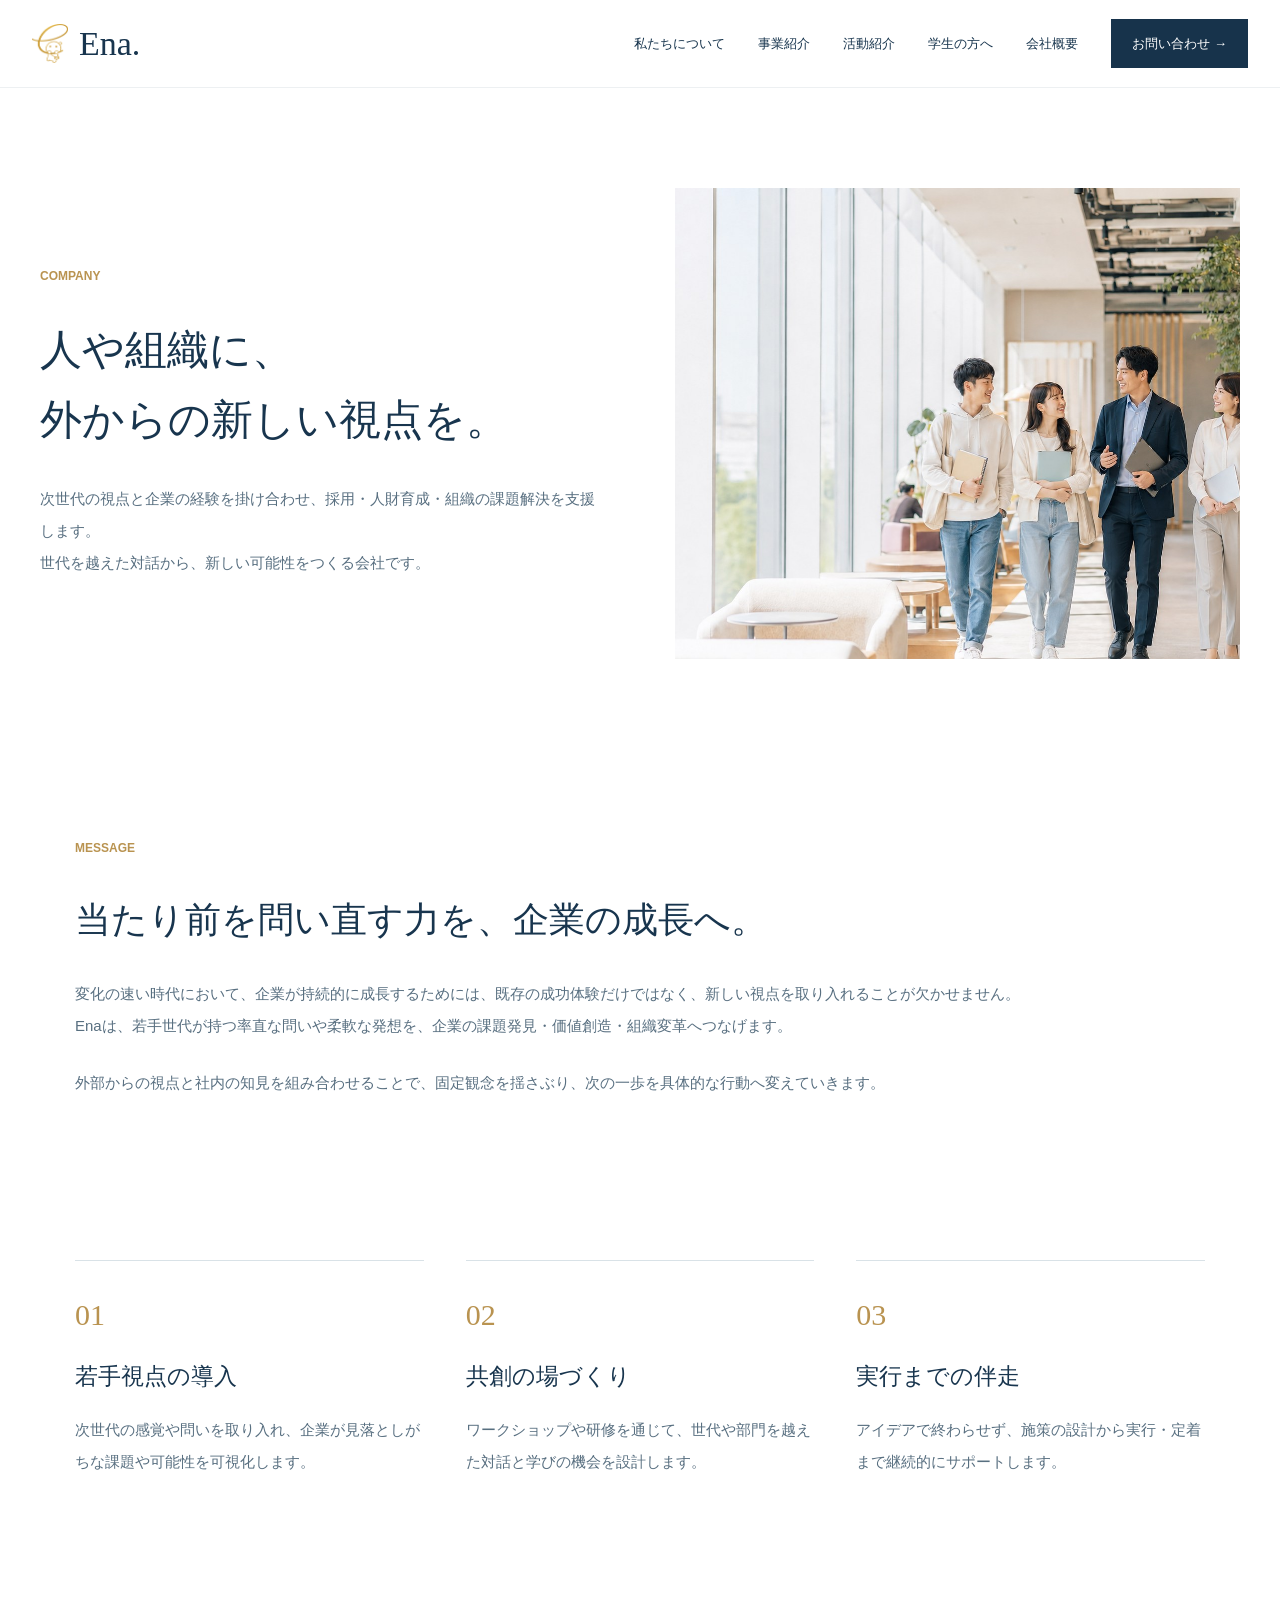
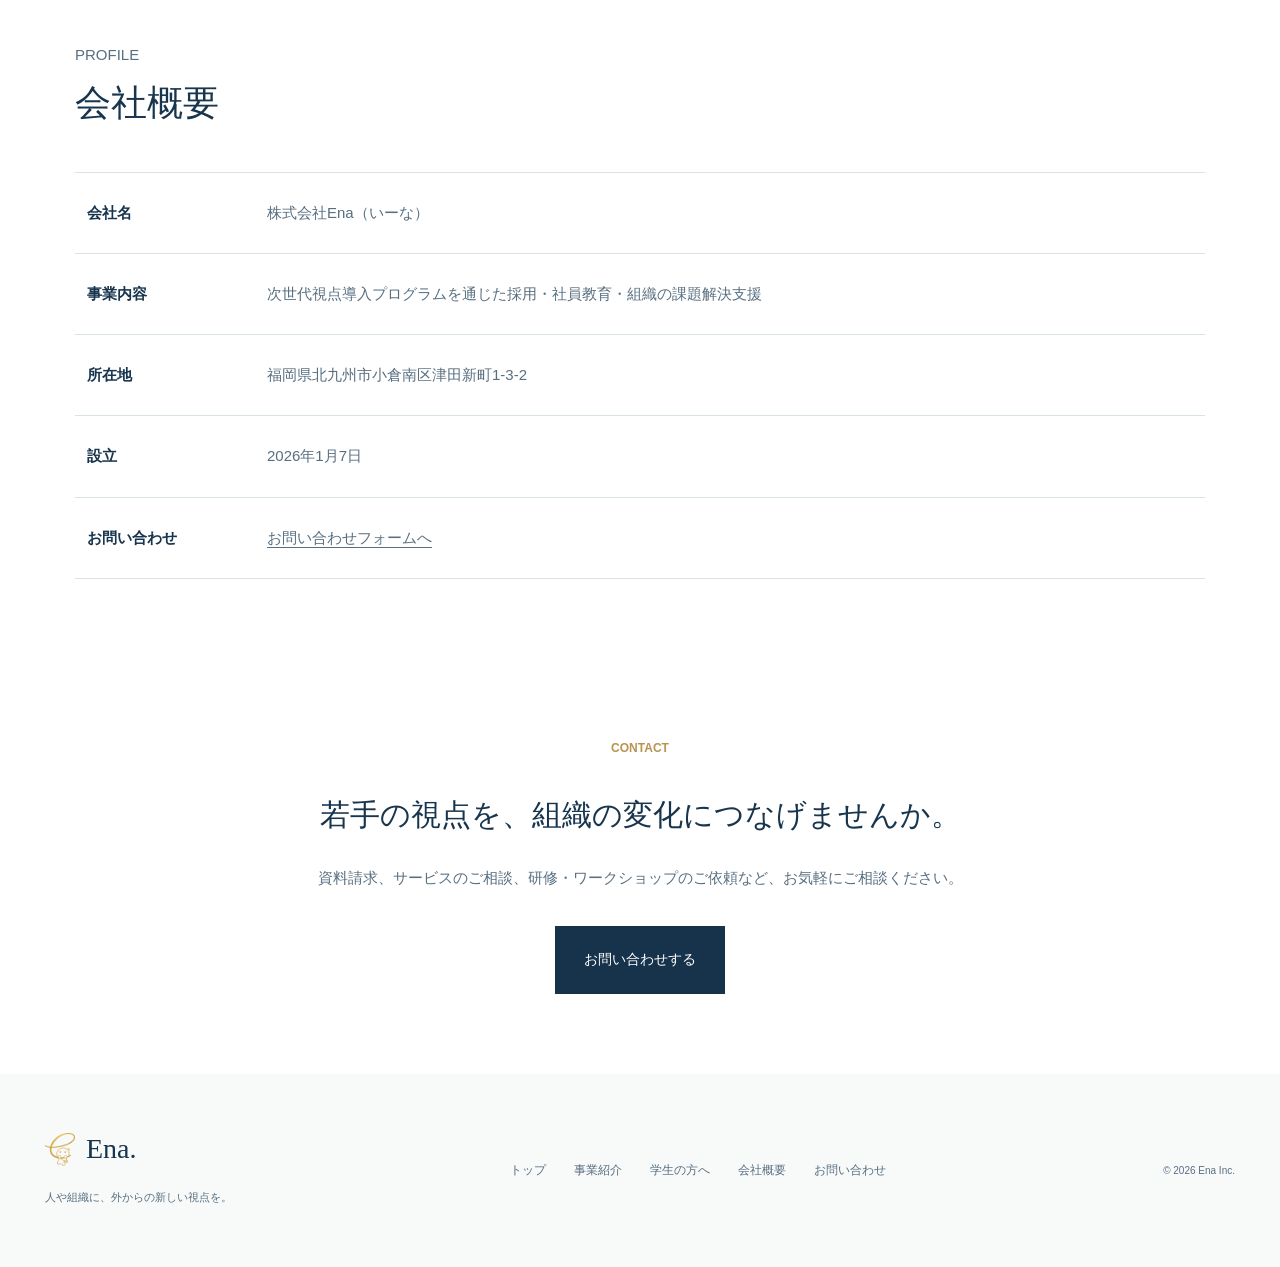
==== commit d59f4390: "Remove Explore text and secondary header company label" ====
--- a/company.html
+++ b/company.html
@@ -10,7 +10,7 @@
   </head>
   <body>
     <header class="site-header">
-      <a class="brand" href="/" aria-label="株式会社Ena トップページ"><img src="/assets/ena-logo.png" width="38" height="42" alt=""><span class="wordmark">Ena.</span><span class="brand-company">株式会社Ena</span></a>
+      <a class="brand" href="/" aria-label="株式会社Ena トップページ"><img src="/assets/ena-logo.png" width="38" height="42" alt=""><span class="wordmark">Ena.</span></a>
       <button class="nav-toggle" type="button" aria-label="メニューを開く" aria-expanded="false" aria-controls="global-nav"><span></span><span></span></button>
       <nav class="global-nav" id="global-nav" aria-label="メインナビゲーション">
         <a href="/#about">私たちについて</a><a href="/#service">事業紹介</a><a href="/#projects">活動紹介</a><a href="/students">学生の方へ</a><a href="/company" aria-current="page">会社概要</a><a class="nav-contact" href="/contact">お問い合わせ <span aria-hidden="true">→</span></a>
--- a/styles.css
+++ b/styles.css
@@ -69,12 +69,7 @@
 .about-section { padding-block: 175px 180px; }
 .about-grid { display: grid; grid-template-columns: 1.1fr 1fr; align-items: center; gap: 85px; }
 .perspectives { min-width: 0; }
-.venn { position: relative; width: 440px; max-width: 100%; height: 300px; margin-inline: auto; }
-.venn-circle { position: absolute; top: 0; width: 62%; height: 90%; border: 1px solid; border-radius: 50%; display: flex; align-items: center; }
-.venn-young { left: 0; background: #8caec714; border-color: #bdcfde; justify-content: flex-start; }
-.venn-company { right: 0; background: #c9b18317; border-color: #dfcfaf; justify-content: flex-end; }
-.venn-circle span { width: 57%; text-align: center; font-size: 14px; padding-bottom: 2px; }
-.venn-center { position: absolute; left: 31%; top: 32%; width: 38%; color: #66869c; font-size: 15px; text-align: center; line-height: 2; }
+.perspectives img { width: 100%; height: auto; }
 .perspectives figcaption { margin-top: 32px; text-align: center; color: #788f9f; font-size: 10px; }
 .service-section { background: var(--pale); }
 .section-intro { display: flex; align-items: flex-end; justify-content: space-between; gap: 60px; }
@@ -91,13 +86,22 @@
 .service-bottom h3 { font-family: var(--sans); font-size: 15px; font-weight: 700; margin-bottom: 7px; }
 .service-bottom p { font-size: 14px; }
 .service-bottom .button { min-width: 304px; flex-shrink: 0; }
-.process-section .section-intro > p { flex: 0 0 auto; }
-.process-grid { display: grid; grid-template-columns: repeat(3, minmax(0, 1fr)); column-gap: 52px; row-gap: 80px; list-style: none; margin-top: 80px; }
-.process-grid li { position: relative; border-top: 1px solid #b3c6d4; padding-top: 23px; }
-.step-number { display: block; color: var(--gold); font-family: Georgia, serif; font-size: 36px; line-height: 1.5; margin-bottom: 12px; }
-.process-grid h3 { font-size: 21px; margin-bottom: 10px; }
-.process-grid p { font-size: 13px; }
-.process-grid li:not(:nth-child(3n))::after { content: "→"; position: absolute; right: -37px; top: 58px; color: #9fb7c6; font-size: 23px; }
+.process-section .eyebrow, .process-section .section-intro { text-align: center; }
+.process-section .section-intro { display: block; }
+.process-section .section-intro > p { max-width: none; margin-top: 18px; padding: 0; }
+.process-grid { --timeline-gap: 40px; position: relative; display: flex; flex-direction: column; list-style: none; margin-top: 48px; padding-block: 18px; }
+.process-grid::before { content: ""; position: absolute; top: 0; bottom: 0; left: 50%; width: 1px; background: #cbd7e0; transform: translateX(-.5px); }
+.process-grid li { position: relative; display: grid; grid-template-columns: 82px minmax(0, 1fr); align-items: center; gap: 26px; width: calc(50% - var(--timeline-gap)); min-height: 128px; padding: 26px 30px; border: 1px solid #e5e0d7; border-radius: 8px; background: #faf9f6; }
+.process-grid li + li { margin-top: -24px; }
+.process-grid li:nth-child(even) { align-self: flex-end; background: #f4f7f9; border-color: #d7e1e9; }
+.process-grid li::before { content: ""; position: absolute; top: 50%; right: calc(-1 * var(--timeline-gap)); width: var(--timeline-gap); height: 1px; background: #d9c7a4; }
+.process-grid li::after { content: ""; position: absolute; top: calc(50% - 9px); right: calc(-1 * var(--timeline-gap) - 9px); width: 10px; height: 10px; box-sizing: content-box; border: 4px solid #f5f2eb; border-radius: 50%; background: var(--gold); }
+.process-grid li:nth-child(even)::before { left: calc(-1 * var(--timeline-gap)); right: auto; }
+.process-grid li:nth-child(even)::after { left: calc(-1 * var(--timeline-gap) - 9px); right: auto; }
+.step-number { display: flex; align-items: center; align-self: stretch; padding-right: 22px; border-right: 1px solid #d7cdbb; color: var(--gold); font-family: Georgia, serif; font-size: 44px; line-height: 1; white-space: nowrap; }
+.process-grid li:nth-child(even) .step-number { border-color: #cbd7e0; }
+.process-grid h3 { font-size: 21px; margin-bottom: 6px; }
+.process-grid p { font-size: 14px; line-height: 1.9; }
 .projects-section { background: #faf9f6; }
 .section-description { margin-top: 22px; }
 .projects-grid { display: grid; grid-template-columns: repeat(3, minmax(0, 1fr)); gap: 24px; margin-top: 65px; }
@@ -268,9 +272,11 @@
   .approach h3 { font-size: 24px; }
   .approach-number { font-size: 24px; }
   .service-bottom { flex-direction: column; gap: 28px; }
-  .process-grid { column-gap: 35px; row-gap: 48px; margin-top: 55px; }
-  .process-grid h3 { font-size: 18px; }
-  .process-grid li:not(:nth-child(3n))::after { right: -27px; }
+  .process-grid { gap: 22px; margin-top: 40px; padding-left: 30px; }
+  .process-grid::before { left: 8px; }
+  .process-grid li:nth-child(n) { width: 100%; margin-top: 0; align-self: stretch; min-height: 116px; }
+  .process-grid li:nth-child(n)::before { left: -22px; right: auto; width: 22px; }
+  .process-grid li:nth-child(n)::after { left: -31px; right: auto; }
   .projects-grid { gap: 16px; }
   .project-copy { padding: 24px 18px; }
   .project h3 { font-size: 19px; }
@@ -317,11 +323,7 @@
   .body-copy p + p { margin-top: 26px; }
   .about-grid { gap: 45px; }
   .about-grid h2 { font-size: 25px; }
-  .venn { width: 370px; height: 245px; }
-  .venn-circle { height: auto; aspect-ratio: 1; }
-  .venn-circle span { font-size: 12px; }
-  .venn-center { top: 31%; font-size: 12px; }
-  .perspectives figcaption { margin-top: 5px; font-size: 8px; }
+  .perspectives figcaption { margin-top: 16px; font-size: 8px; }
   .mobile-break { display: block; }
   .section-intro h2 { font-size: 27px; }
   .section-intro > p { margin-top: 24px; }
@@ -337,12 +339,11 @@
   .service-bottom h3 { font-size: 14px; }
   .service-bottom p { font-size: 13px; }
   .service-bottom .button { width: 100%; min-width: 0; }
-  .process-grid { grid-template-columns: 1fr 1fr; column-gap: 25px; row-gap: 32px; margin-top: 38px; }
-  .process-grid li { padding-top: 16px; }
-  .step-number { font-size: 29px; margin-bottom: 10px; }
+  .process-grid { margin-top: 32px; }
+  .process-grid li { grid-template-columns: 52px minmax(0, 1fr); gap: 16px; padding: 22px 16px; }
+  .step-number { font-size: 32px; padding-right: 14px; }
   .process-grid h3 { font-size: 18px; line-height: 1.7; }
-  .process-grid p { font-size: 12px; }
-  .process-grid li::after { display: none; }
+  .process-grid p { font-size: 13px; }
   .projects-grid { grid-template-columns: 1fr; gap: 25px; margin-top: 32px; }
   .project-image, .project-placeholder { aspect-ratio: 1.65; }
   .project-copy { padding: 26px; }
@@ -398,8 +399,6 @@
   .about-grid h2 { font-size: 22px; }
   h2, .section-intro h2, .students-copy h2, .message-copy h2 { font-size: 23px; }
   .contact-band h2 { font-size: 22px; }
-  .venn { height: 200px; }
-  .venn-circle span, .venn-center { font-size: 10px; }
   .brand-company { display: none; }
 }
 @media (prefers-reduced-motion: reduce) {
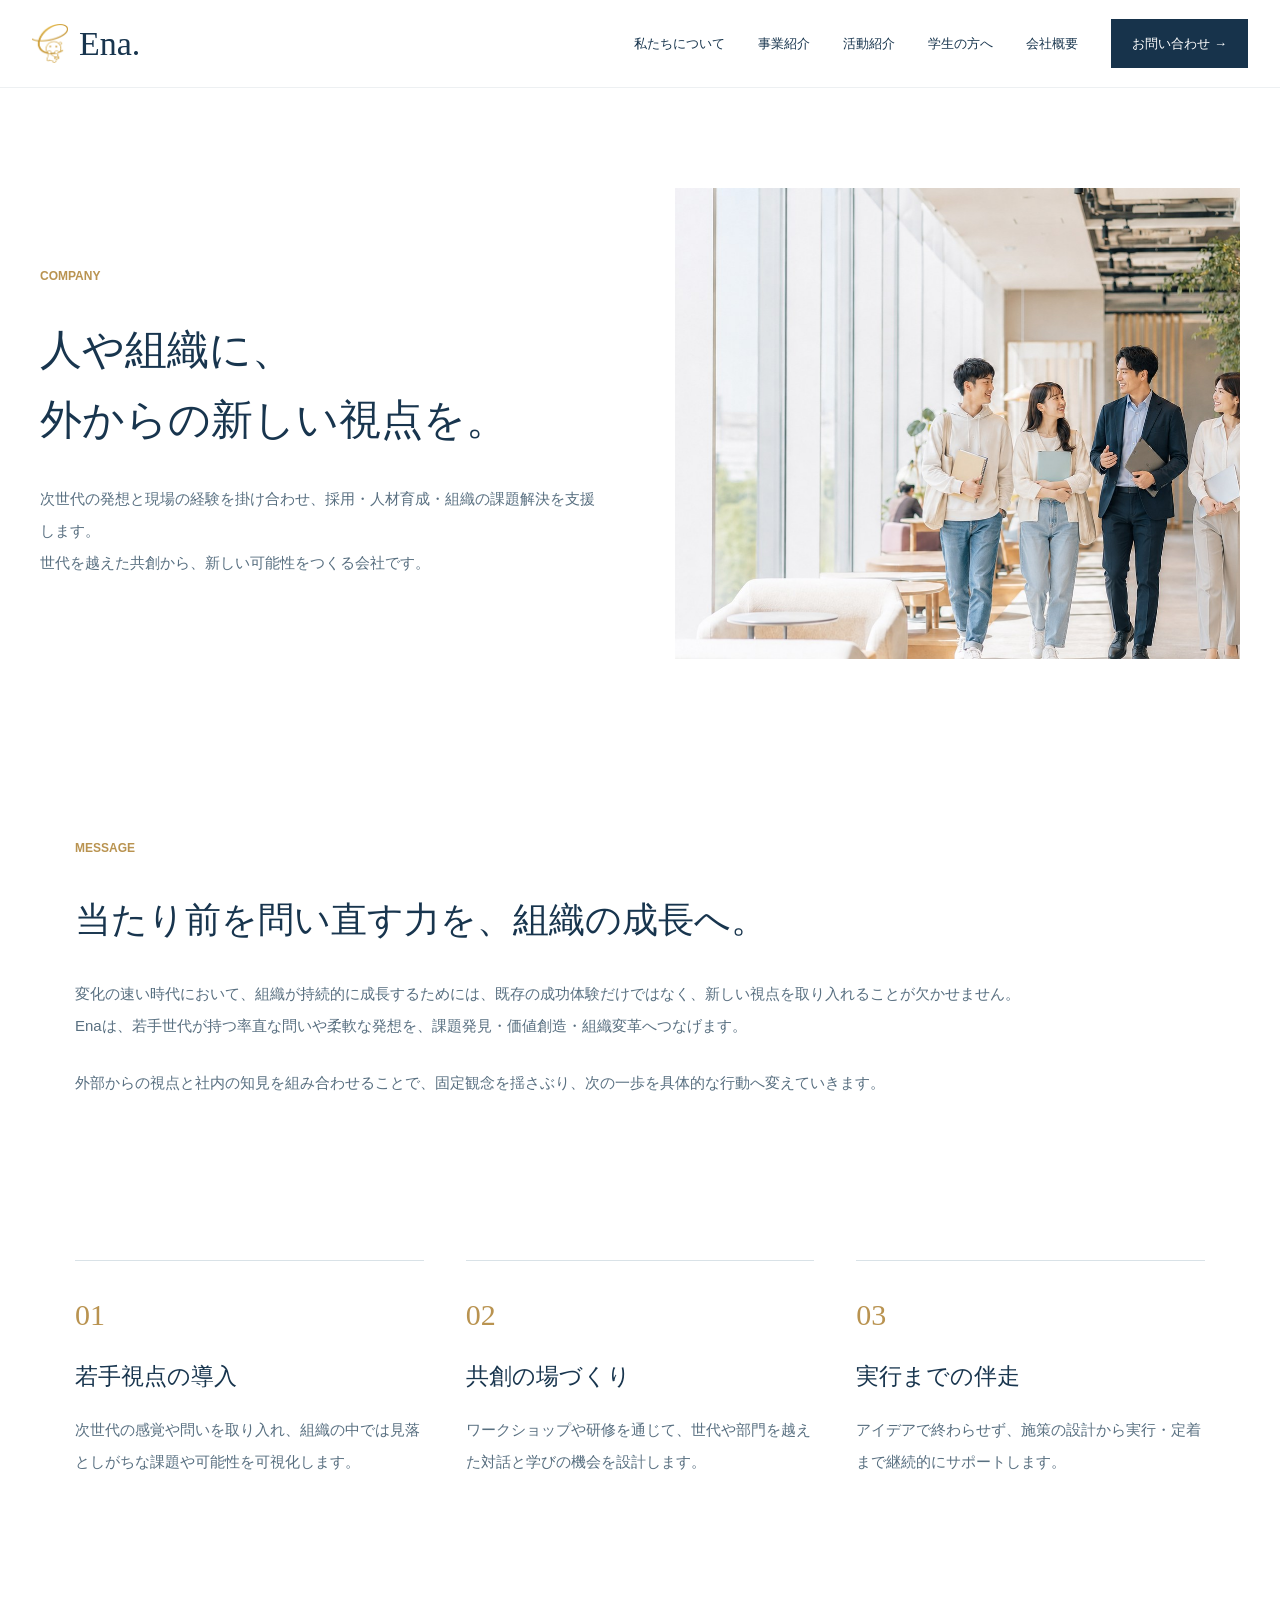
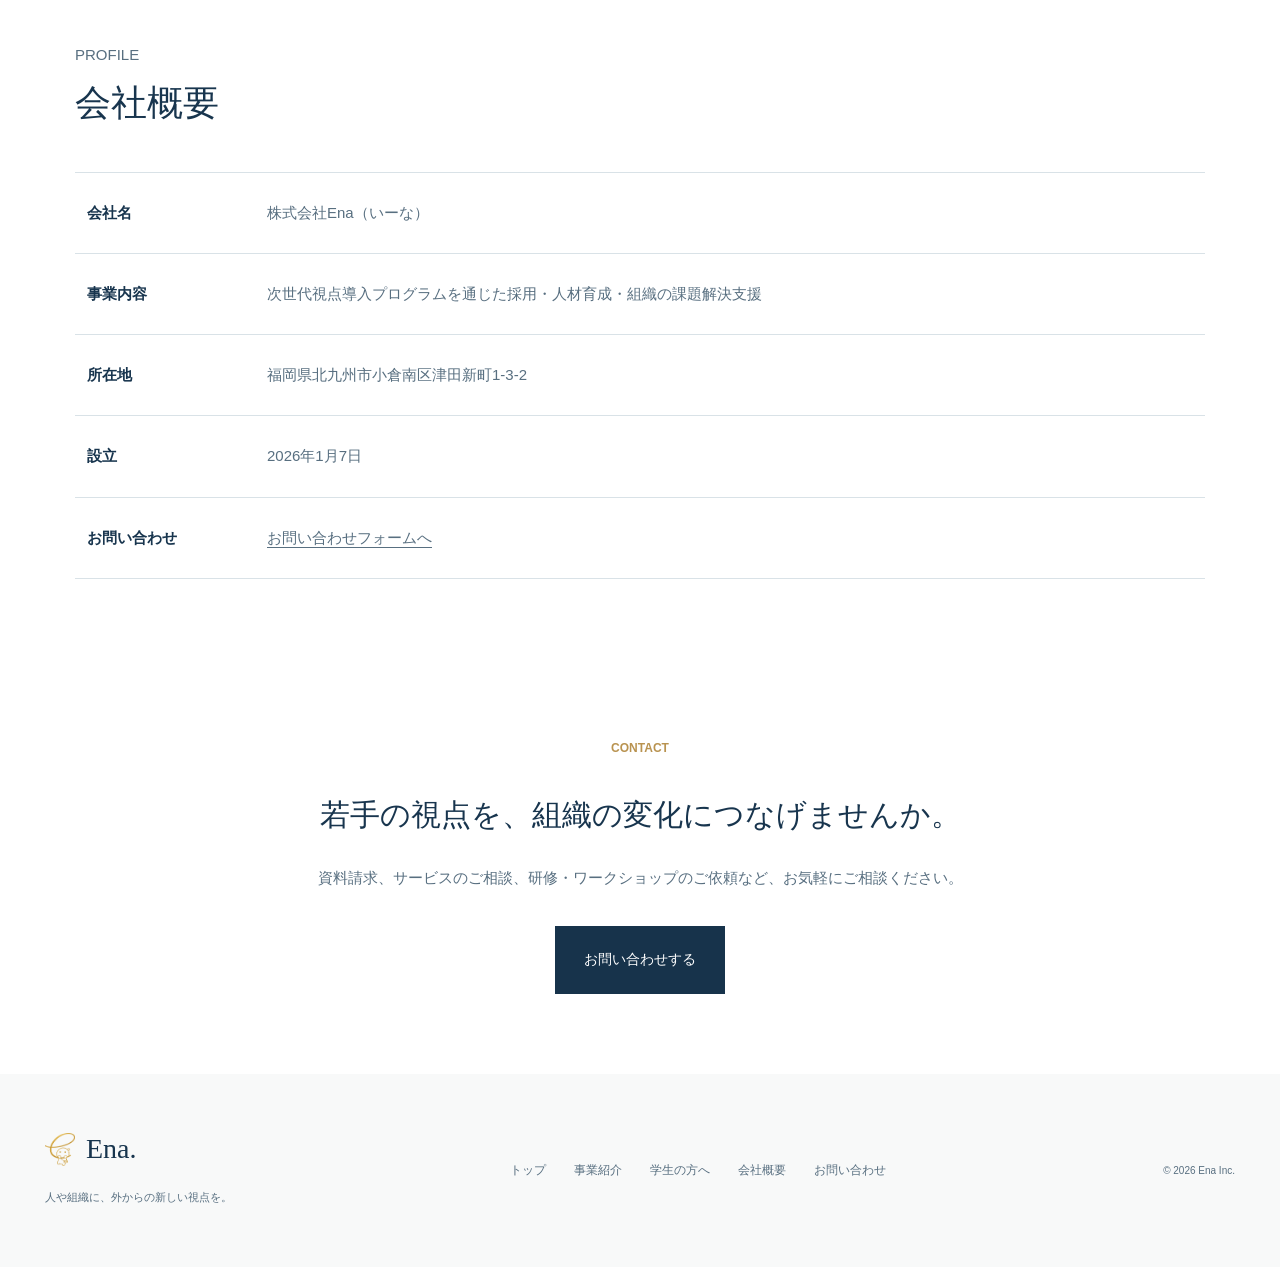
==== commit 11eaecca: "Refine site copy, compact issues layout, and remove visible contact address" ====
--- a/company.html
+++ b/company.html
@@ -22,17 +22,17 @@
         <div class="page-hero-copy">
           <p class="eyebrow">COMPANY</p>
           <h1>人や組織に、<br>外からの新しい視点を。</h1>
-          <p>次世代の視点と企業の経験を掛け合わせ、採用・人財育成・組織の課題解決を支援します。<br>世代を越えた対話から、新しい可能性をつくる会社です。</p>
+          <p>次世代の発想と現場の経験を掛け合わせ、採用・人材育成・組織の課題解決を支援します。<br>世代を越えた共創から、新しい可能性をつくる会社です。</p>
         </div>
         <div class="page-hero-image">
-          <img src="assets/about-team.jpg" alt="明るいオフィスで対話しながら歩く若手と社員">
+          <img src="assets/about-team.jpg" alt="明るいオフィスで意見を交わしながら歩く若手と働く人たち">
         </div>
       </section>
 
       <section class="company-message section-narrow">
         <p class="eyebrow">MESSAGE</p>
-        <h2>当たり前を問い直す力を、企業の成長へ。</h2>
-        <p>変化の速い時代において、企業が持続的に成長するためには、既存の成功体験だけではなく、新しい視点を取り入れることが欠かせません。<br>Enaは、若手世代が持つ率直な問いや柔軟な発想を、企業の課題発見・価値創造・組織変革へつなげます。</p>
+        <h2>当たり前を問い直す力を、組織の成長へ。</h2>
+        <p>変化の速い時代において、組織が持続的に成長するためには、既存の成功体験だけではなく、新しい視点を取り入れることが欠かせません。<br>Enaは、若手世代が持つ率直な問いや柔軟な発想を、課題発見・価値創造・組織変革へつなげます。</p>
         <p>外部からの視点と社内の知見を組み合わせることで、固定観念を揺さぶり、次の一歩を具体的な行動へ変えていきます。</p>
       </section>
 
@@ -40,7 +40,7 @@
         <div class="value-item">
           <span>01</span>
           <h3>若手視点の導入</h3>
-          <p>次世代の感覚や問いを取り入れ、企業が見落としがちな課題や可能性を可視化します。</p>
+          <p>次世代の感覚や問いを取り入れ、組織の中では見落としがちな課題や可能性を可視化します。</p>
         </div>
         <div class="value-item">
           <span>02</span>
@@ -68,7 +68,7 @@
           </div>
           <div>
             <dt>事業内容</dt>
-            <dd>次世代視点導入プログラムを通じた採用・社員教育・組織の課題解決支援</dd>
+            <dd>次世代視点導入プログラムを通じた採用・人材育成・組織の課題解決支援</dd>
           </div>
           <div>
             <dt>所在地</dt>
--- a/styles.css
+++ b/styles.css
@@ -70,14 +70,14 @@
 .about-grid { display: grid; grid-template-columns: 1.1fr 1fr; align-items: center; gap: 85px; }
 .perspectives { min-width: 0; }
 .perspectives img { width: 100%; height: auto; }
-.perspectives figcaption { margin-top: 32px; text-align: center; color: #788f9f; font-size: 10px; }
 .service-section { background: var(--pale); }
 .section-intro { display: flex; align-items: flex-end; justify-content: space-between; gap: 60px; }
 .section-intro h2 { flex: 0 1 620px; }
 .section-intro > p { max-width: 450px; flex: 0 1 450px; padding-bottom: 4px; }
-.service-issues { margin-top: 75px; background: #fff; border-left: 3px solid var(--gold); padding: 42px 50px; display: grid; grid-template-columns: 210px 1fr; gap: 42px; align-items: center; }
-.service-issues h3 { font-size: 24px; }
-.service-issues ul { list-style: none; color: var(--body); line-height: 2.3; }
+.service-issues { margin-top: 42px; background: #fff; border-left: 3px solid var(--gold); padding: 30px 36px; }
+.service-issues h3 { font-size: 24px; margin-bottom: 16px; line-height: 1.6; text-wrap: balance; }
+.service-issues ul { display: grid; gap: 8px; padding-left: 20px; list-style: disc; color: var(--body); line-height: 1.9; }
+.service-issues li::marker { color: var(--gold); }
 .approach-grid { display: grid; grid-template-columns: 1fr 1fr; gap: 22px; margin-top: 65px; }
 .approach { background: #fff; border: 1px solid #dde5ea; padding: 45px; min-width: 0; }
 .approach-number { color: #a1bacb; font-family: Georgia, serif; font-size: 31px; line-height: 1.5; margin-bottom: 24px; }
@@ -86,7 +86,7 @@
 .service-bottom h3 { font-family: var(--sans); font-size: 15px; font-weight: 700; margin-bottom: 7px; }
 .service-bottom p { font-size: 14px; }
 .service-bottom .button { min-width: 304px; flex-shrink: 0; }
-.process-section .eyebrow, .process-section .section-intro { text-align: center; }
+.process-section .eyebrow, .process-section .section-intro { text-align: left; }
 .process-section .section-intro { display: block; }
 .process-section .section-intro > p { max-width: none; margin-top: 18px; padding: 0; }
 .process-grid { --timeline-gap: 40px; position: relative; display: flex; flex-direction: column; list-style: none; margin-top: 48px; padding-block: 18px; }
@@ -115,14 +115,10 @@
 .project-label { color: var(--gold); font-size: 11px; margin-bottom: 12px; }
 .project h3 { font-size: 22px; margin-bottom: 16px; }
 .project-copy > p:last-child { font-size: 14px; }
-.photo-note { font-size: 12px; text-align: right; margin-top: 20px; color: #708591; }
 .students-section { background: #edf3f6; overflow: clip; }
-.students-inner { display: grid; grid-template-columns: 1fr 1fr; gap: 50px; align-items: center; }
-.students-copy { position: relative; z-index: 1; }
+.students-inner { display: block; }
+.students-copy { position: relative; z-index: 1; max-width: 720px; }
 .students-copy .button { margin-top: 36px; }
-.explore { color: #c4d4dd; text-align: center; }
-.explore > span { font-family: Georgia, serif; font-size: 96px; display: block; line-height: 1.3; transform: rotate(-5deg); }
-.explore > p { font-size: 11px; color: #7792a3; margin-top: 48px; }
 .message-grid { display: grid; grid-template-columns: .95fr 1fr; align-items: center; gap: 108px; }
 .message-brand { min-height: 545px; background: #f3f4f2; display: flex; flex-direction: column; align-items: center; justify-content: center; padding: 48px; }
 .message-brand > img { width: 220px; height: 245px; object-fit: contain; margin-bottom: 28px; }
@@ -187,9 +183,6 @@
 .contact-page { max-width: 860px; padding-block: 90px 120px; }
 .contact-head { margin-bottom: 45px; }
 .contact-head > p:last-child { margin-top: 18px; }
-.contact-direct { padding: 22px 28px; background: var(--pale); margin-bottom: 42px; }
-.contact-direct a { text-decoration: underline; text-underline-offset: 4px; }
-.contact-direct p { font-size: 14px; }
 .form-grid { display: grid; grid-template-columns: 1fr 1fr; gap: 28px; }
 .form-grid label { display: flex; flex-direction: column; gap: 8px; min-width: 0; }
 .form-grid .full { grid-column: 1 / -1; }
@@ -267,7 +260,7 @@
   .perspectives { max-width: 500px; width: 100%; margin-inline: auto; }
   .section-intro { display: block; }
   .section-intro > p { max-width: 100%; margin-top: 28px; }
-  .service-issues { grid-template-columns: 170px 1fr; gap: 25px; padding: 30px; margin-top: 45px; }
+  .service-issues { padding: 28px; }
   .approach { padding: 30px; }
   .approach h3 { font-size: 24px; }
   .approach-number { font-size: 24px; }
@@ -282,8 +275,6 @@
   .project h3 { font-size: 19px; }
   .project-placeholder { padding: 14px; }
   .project-placeholder span { font-size: 14px; padding: 10px; }
-  .students-inner { gap: 20px; grid-template-columns: 1.2fr 1fr; }
-  .explore > span { font-size: 70px; }
   .message-grid { grid-template-columns: .8fr 1fr; gap: 40px; }
   .message-brand { min-height: 480px; padding: 30px; }
   .message-copy h2 { font-size: 28px; }
@@ -323,13 +314,11 @@
   .body-copy p + p { margin-top: 26px; }
   .about-grid { gap: 45px; }
   .about-grid h2 { font-size: 25px; }
-  .perspectives figcaption { margin-top: 16px; font-size: 8px; }
   .mobile-break { display: block; }
   .section-intro h2 { font-size: 27px; }
   .section-intro > p { margin-top: 24px; }
-  .service-issues { display: block; margin-top: 35px; padding: 24px; }
-  .service-issues h3 { font-size: 21px; margin-bottom: 18px; }
-  .service-issues h3 br { display: none; }
+  .service-issues { margin-top: 30px; padding: 24px; }
+  .service-issues h3 { font-size: 21px; margin-bottom: 16px; }
   .service-issues ul { font-size: 13px; }
   .approach-grid { grid-template-columns: 1fr; gap: 20px; margin-top: 30px; }
   .approach { padding: 29px 25px; }
@@ -349,13 +338,8 @@
   .project-copy { padding: 26px; }
   .project h3 { font-size: 24px; }
   .project-placeholder span { font-size: 18px; padding: 15px 24px; }
-  .photo-note { font-size: 11px; text-align: left; }
-  .students-inner { display: block; }
   .students-copy h2 { font-size: 26px; }
   .students-copy .button { margin-top: 28px; }
-  .explore { margin-top: 50px; }
-  .explore > span { font-size: 72px; }
-  .explore > p { margin-top: 18px; font-size: 9px; }
   .message-grid { display: flex; flex-direction: column; gap: 42px; align-items: stretch; }
   .message-brand { min-height: 340px; padding: 35px; }
   .message-brand > img { width: 145px; height: 160px; margin-bottom: 24px; }
@@ -385,8 +369,6 @@
   .concern-card h3, .step-card h3 { font-size: 15px; }
   .step-card p { font-size: 13px; }
   .contact-page { padding-block: 55px 75px; }
-  .contact-direct { padding: 20px; }
-  .contact-direct a { font-size: 17px; }
   .form-grid { grid-template-columns: 1fr; gap: 24px; }
   .form-grid .full { grid-column: auto; }
   .student-detail { padding-block: 50px; }
